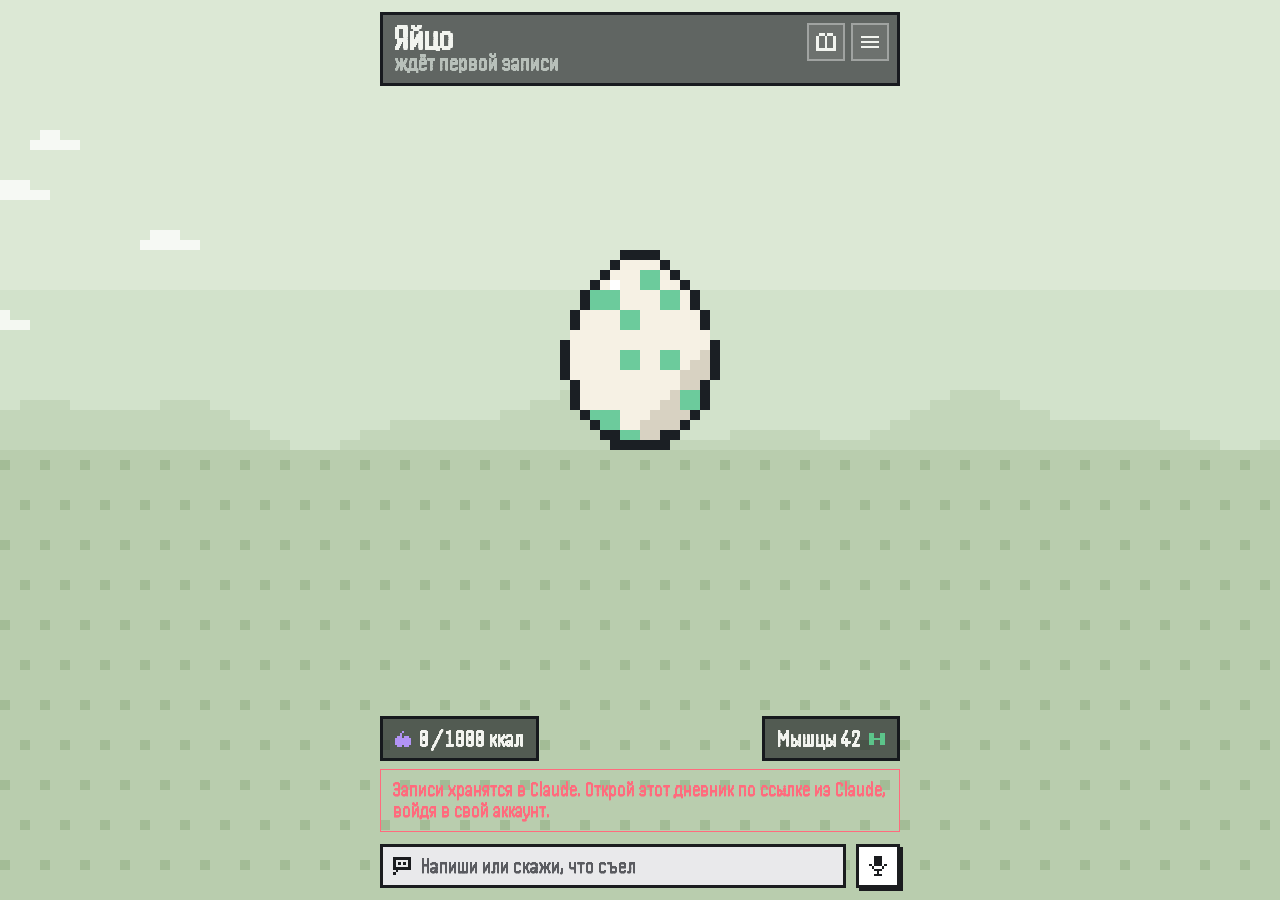
==== pet/index.html @ d42fe34b "Pixel pet: the bubble stands beside the pet, its tail pointing at the pet's side Co-Authored-By: Cla" ====
<!doctype html><html><head><meta charset=utf8><meta name=viewport content="width=device-width,initial-scale=1,viewport-fit=cover"><style>:root{color-scheme:light;box-sizing:border-box;padding-top:env(safe-area-inset-top,0px);padding-bottom:env(safe-area-inset-bottom,0px)}html{scroll-padding-top:env(safe-area-inset-top,0px)}body{margin:0;padding:0;font:14px -apple-system,BlinkMacSystemFont,sans-serif;background:#fff;color:#000}img{max-width:100%}[hidden]:not([hidden=until-found i]){display:none!important}</style></head><body>
<title>Пиксельный дневник</title>
<meta name="claude:viewport-fit-sides" content="cover">
<link rel="preconnect" href="https://fonts.googleapis.com">
<link rel="stylesheet" href="https://fonts.googleapis.com/css2?family=Handjet:wght@400;500;600;700&display=swap">
<style>
/* Layout: one narrow column, the day's balance on top, then input, the log, the week and the weight. */
:root{
  --bg:#F3F4F7; --surface:#FFFFFF; --line:#DFE2EA; --fg:#171A22; --muted:#5E6577;
  --accent:#2F4BD8; --accent-soft:#E4E8FB; --ok:#1F8A5B; --over:#C8343B; --track:#E6E8EF;
  --chev:url("data:image/svg+xml,%3Csvg xmlns='http://www.w3.org/2000/svg' viewBox='0 0 24 24' fill='none' stroke='%235E6577' stroke-width='2.4' stroke-linecap='round' stroke-linejoin='round'%3E%3Cpath d='M6 9l6 6 6-6'/%3E%3C/svg%3E");
  --m-p:#3AA655; --m-p-ink:#0F3A1B; --m-f:#E5484D; --m-f-ink:#4A0F12; --m-c:#E9B71E; --m-c-ink:#3E2F02; --m-o:#E3E6EE;
  --display:"Unbounded","Onest",system-ui,sans-serif;
  --body:"Onest",system-ui,-apple-system,"Segoe UI",sans-serif;
}
@media (prefers-color-scheme: dark){:root:not([data-theme="light"]){
  --bg:#111318; --surface:#1A1D24; --line:#2B2F3A; --fg:#ECEEF3; --muted:#9AA1B2;
  --accent:#8C9DFF; --accent-soft:#252B4A; --ok:#4CC28C; --over:#FF6B70; --track:#2A2E39; color-scheme:dark;
  --m-p:#46B862; --m-p-ink:#0B2E15; --m-f:#EF5A5F; --m-f-ink:#3D0A0C; --m-c:#F2C230; --m-c-ink:#3A2C02; --m-o:#2E333F;
  --chev:url("data:image/svg+xml,%3Csvg xmlns='http://www.w3.org/2000/svg' viewBox='0 0 24 24' fill='none' stroke='%239AA1B2' stroke-width='2.4' stroke-linecap='round' stroke-linejoin='round'%3E%3Cpath d='M6 9l6 6 6-6'/%3E%3C/svg%3E")}}
:root[data-theme="dark"]{
  --bg:#111318; --surface:#1A1D24; --line:#2B2F3A; --fg:#ECEEF3; --muted:#9AA1B2;
  --accent:#8C9DFF; --accent-soft:#252B4A; --ok:#4CC28C; --over:#FF6B70; --track:#2A2E39; color-scheme:dark;
  --m-p:#46B862; --m-p-ink:#0B2E15; --m-f:#EF5A5F; --m-f-ink:#3D0A0C; --m-c:#F2C230; --m-c-ink:#3A2C02; --m-o:#2E333F;
  --chev:url("data:image/svg+xml,%3Csvg xmlns='http://www.w3.org/2000/svg' viewBox='0 0 24 24' fill='none' stroke='%239AA1B2' stroke-width='2.4' stroke-linecap='round' stroke-linejoin='round'%3E%3Cpath d='M6 9l6 6 6-6'/%3E%3C/svg%3E")}
*{box-sizing:border-box}
body{background:var(--bg);color:var(--fg);font:15px/1.5 var(--body);padding-inline:16px;padding-block:20px 48px}
.wrap{max-width:620px;margin:0 auto;display:flex;flex-direction:column;gap:20px}
h1,h2{font-family:var(--display);font-weight:700;margin:0;text-wrap:balance}
h1{font-size:20px;letter-spacing:-.01em}
h2{font-size:13px;font-weight:500;text-transform:uppercase;letter-spacing:.08em;color:var(--muted)}
.num{font-variant-numeric:tabular-nums}
button,input,select,textarea{font:inherit;color:inherit}
button{cursor:pointer}
:focus-visible{outline:2px solid var(--accent);outline-offset:2px}
.top{display:flex;align-items:center;justify-content:space-between;gap:12px;flex-wrap:wrap}
.datenav{display:flex;align-items:center;gap:4px}
.datenav button{border:1px solid var(--line);background:var(--surface);border-radius:8px;width:34px;height:34px}
.datenav button:disabled{opacity:.35;cursor:default}
#dateLabel{min-width:130px;text-align:center;font-weight:600}
.panel{background:var(--surface);border:1px solid var(--line);border-radius:14px;padding:18px}
.summary{display:grid;grid-template-columns:auto 1fr;gap:20px;align-items:center}
.ring{width:132px;height:132px;position:relative}
.ring svg{width:100%;height:100%}
.pace{display:grid;grid-template-columns:1fr 1fr;gap:16px}
.paceBig{font-family:var(--display);font-size:22px;font-weight:700;line-height:1.2}
.paceBig.down{color:var(--ok)} .paceBig.up{color:var(--over)}
.forecast{margin:0;font-size:15px}
.forecast b{font-weight:600}
#wChart svg{width:100%;height:auto;display:block}
.ring .center{position:absolute;inset:0;display:flex;flex-direction:column;align-items:center;justify-content:center}
.ring .big{font-family:var(--display);font-size:26px;font-weight:700;line-height:1}
.ring .of{font-size:12px;color:var(--muted)}
.stats{display:flex;flex-direction:column;gap:12px;min-width:0}
.left{font-size:17px;font-weight:600}
.left.over{color:var(--over)} .left.ok{color:var(--ok)}
.sumPace{font-size:13px;color:var(--muted);margin-top:-8px}
.sumPace b{font-weight:600;color:var(--fg)}
.sumPace b.down{color:var(--ok)} .sumPace b.up{color:var(--over)}
.macro{display:grid;grid-template-columns:62px 1fr auto;gap:8px;align-items:center;font-size:13px}
.bar{height:6px;border-radius:3px;background:var(--track);overflow:hidden}
.bar i{display:block;height:100%;background:var(--accent);border-radius:3px}
.macro span:first-child{color:var(--muted)}
form{display:flex;flex-direction:column;gap:10px}
textarea{width:100%;min-height:76px;resize:vertical;border:1px solid var(--line);background:var(--bg);border-radius:10px;padding:10px 12px}
.row{display:flex;gap:8px;flex-wrap:wrap}
select{border:1px solid var(--line);background:var(--bg) var(--chev) no-repeat right 12px center/12px 12px;border-radius:10px;padding:9px 34px 9px 12px;appearance:none;-webkit-appearance:none;cursor:pointer}
select:hover{border-color:var(--accent)}
.primary{flex:1;min-width:150px;border:0;border-radius:10px;padding:10px 16px;background:var(--accent);color:var(--surface);font-weight:600}
.primary:disabled{opacity:.6;cursor:default}
.hint{font-size:13px;color:var(--muted);margin:0}
.status{font-size:13px;margin:0;min-height:1em}
.status.err{color:var(--over)}
.meal{display:flex;flex-direction:column;gap:8px}
.meal + .meal{margin-top:14px;padding-top:14px;border-top:1px solid var(--line)}
.mealhead{display:flex;justify-content:space-between;font-weight:600}
.entry{display:flex;flex-direction:column;gap:4px;padding:10px 12px;background:var(--bg);border-radius:10px}
.entryhead{display:flex;justify-content:space-between;align-items:flex-start;gap:10px}
.entrytext{min-width:0;overflow-wrap:anywhere}
.entrykcal{font-weight:600;white-space:nowrap}
.items{margin:0;padding:0;list-style:none;font-size:13px;color:var(--muted)}
.items li{display:flex;justify-content:space-between;gap:10px}
.items li span:first-child{min-width:0;overflow-wrap:anywhere}
.entryfoot{display:flex;justify-content:space-between;align-items:center;font-size:12px;color:var(--muted);gap:8px}
.del{border:1px solid var(--line);background:transparent;border-radius:6px;padding:2px 8px;font-size:12px;color:var(--muted)}
.del.arm{border-color:var(--over);color:var(--over)}
.empty{color:var(--muted);font-size:14px;margin:0}
.entrytext{font-weight:600}
.req{font-size:13px;color:var(--muted)}
.req summary{list-style:none;display:inline-flex;align-items:center;gap:4px;cursor:pointer;color:var(--accent);border-radius:6px}
.req summary::-webkit-details-marker{display:none}
.req .chev{display:inline-flex;transition:transform .2s ease}
.req[open] .chev{transform:rotate(180deg)}
.reqText{margin:6px 0 0;padding:8px 10px;border-left:2px solid var(--line);color:var(--fg);white-space:pre-wrap;overflow-wrap:anywhere}
.reqPhotos{margin:4px 0 0}
.acts{display:inline-flex;gap:6px;flex-shrink:0}
.chatPanel{display:flex;flex-direction:column;gap:12px}
.chatHead{display:flex;justify-content:space-between;align-items:baseline;gap:12px;flex-wrap:wrap}
.chatHead .hint{text-align:right;flex:1;min-width:0}
.clearBtn{border:1px solid var(--line);background:transparent;color:var(--muted);border-radius:8px;padding:4px 10px;font-size:12px}
.clearBtn:hover{color:var(--fg);border-color:var(--muted)}
.clearBtn.arm{color:var(--over);border-color:var(--over)}
.feed{display:flex;flex-direction:column;gap:12px;max-height:min(70vh,620px);overflow-y:auto;padding:2px 2px 4px;scroll-behavior:smooth}
.feedEmpty{color:var(--muted);font-size:14px}
.feedEmpty p{margin:0 0 6px}
.feedEmpty ul{margin:0;padding-left:18px;display:flex;flex-direction:column;gap:3px}
.msg.me{display:flex;flex-direction:column;gap:4px}
.msgPh{font-size:12px;opacity:.85}
.aiMsg{display:flex;flex-direction:column;gap:8px;align-self:stretch;max-width:100%}
.aiText{margin:0;white-space:pre-wrap;overflow-wrap:anywhere;font-size:14px;line-height:1.55}
.aiMsg.err .aiText{color:var(--over)}
.thinking{flex-direction:row;align-items:center;gap:8px;color:var(--muted);font-size:14px}
.thinkSec{font-size:12px;opacity:.8}
.dots{display:inline-flex;gap:3px}
.dots i{width:6px;height:6px;border-radius:50%;background:var(--accent);opacity:.3;animation:blink 1.2s infinite ease-in-out}
.dots i:nth-child(2){animation-delay:.2s}.dots i:nth-child(3){animation-delay:.4s}
@keyframes blink{0%,80%,100%{opacity:.25;transform:translateY(0)}40%{opacity:1;transform:translateY(-2px)}}
@media (prefers-reduced-motion:reduce){.dots i{animation:none;opacity:.7}}
.act{border:1px solid var(--line);border-radius:12px;padding:10px 12px;background:var(--bg);display:flex;flex-direction:column;gap:6px}
.actHead{display:flex;align-items:center;gap:8px;font-size:12px;color:var(--muted)}
.actDot{width:8px;height:8px;border-radius:50%;background:var(--ok);flex-shrink:0}
.act.edit_meal .actDot{background:var(--accent)}
.act.delete_meal .actDot{background:var(--over)}
.act.steps .actDot,.act.weight .actDot,.act.bedtime .actDot{background:var(--m-c)}
.act[data-state="undone"]{opacity:.55}
.act[data-state="undone"] .actDot{background:var(--muted)}
.act[data-state="undone"] .actTitle{text-decoration:line-through}
.act[data-state="error"] .actDot{background:var(--over)}
.actLabel{flex:1;min-width:0}
.undo{border:0;background:transparent;color:var(--accent);font-size:12px;padding:2px 4px;border-radius:6px}
.undo:hover{background:var(--accent-soft)}
.actRow{display:grid;grid-template-columns:minmax(0,1fr) 56px 84px;column-gap:12px;align-items:center}
.act.steps .actRow,.act.weight .actRow,.act.bedtime .actRow{grid-template-columns:minmax(0,1fr) auto}
.actRow .kcalBtn,.actRow .actSub{justify-self:end}
.actTitle{font-weight:600;min-width:0;overflow-wrap:anywhere}
.actSub{margin:0;font-size:12px;color:var(--muted)}
.sendBtn{margin-left:auto;width:34px;height:34px;border-radius:50%;border:0;background:var(--accent);color:var(--surface);display:inline-flex;align-items:center;justify-content:center;flex-shrink:0}
.sendBtn.stop{background:var(--fg);color:var(--surface)}
.chip.ghost{border-style:dashed;color:var(--muted)}
.trace{list-style:none;margin:0;padding:0 0 0 2px;display:flex;flex-direction:column;gap:4px;font-size:13px;color:var(--muted)}
.trace li{display:flex;align-items:center;gap:8px}
.trace .tick{width:12px;height:12px;flex-shrink:0;position:relative;image-rendering:pixelated}
.trace li.done .tick{background:var(--ok)}
.trace li.now{color:var(--fg)}
.trace li.now .tick::before{content:"";position:absolute;left:0;top:0;width:5px;height:5px;background:var(--accent);box-shadow:7px 0 var(--muted),7px 7px var(--muted),0 7px var(--muted);animation:quad 1s steps(1,end) infinite}
@keyframes quad{0%{background:var(--accent);box-shadow:7px 0 var(--muted),7px 7px var(--muted),0 7px var(--muted)}25%{background:var(--muted);box-shadow:7px 0 var(--accent),7px 7px var(--muted),0 7px var(--muted)}50%{background:var(--muted);box-shadow:7px 0 var(--muted),7px 7px var(--accent),0 7px var(--muted)}75%{background:var(--muted);box-shadow:7px 0 var(--muted),7px 7px var(--muted),0 7px var(--accent)}100%{background:var(--accent);box-shadow:7px 0 var(--muted),7px 7px var(--muted),0 7px var(--muted)}}
@media (prefers-reduced-motion:reduce){.trace li.now .tick::before{animation:none}}
.trace-done summary{color:var(--muted)}
.trace-done .trace{margin-top:6px}
.aiMsg.live{gap:8px}
.turnHead{display:inline-flex;align-items:center;gap:8px;font-size:14px;color:var(--muted);border:0;background:transparent;padding:0;align-self:flex-start}
button.turnHead{cursor:pointer;font-size:13px}
button.turnHead .chev{display:inline-flex;transition:transform .2s ease}
.aiMsg.collapsed .trace{display:none}
.aiMsg.collapsed button.turnHead .chev{transform:rotate(-90deg)}
.shimmer{font-weight:600;background:linear-gradient(90deg,var(--muted) 0%,var(--muted) 35%,var(--fg) 50%,var(--muted) 65%,var(--muted) 100%);background-size:250% 100%;-webkit-background-clip:text;background-clip:text;color:transparent;animation:shimmer 1.8s linear infinite}
@keyframes shimmer{from{background-position:100% 0}to{background-position:-150% 0}}
@media (prefers-reduced-motion:reduce){.shimmer{animation:none;color:var(--muted);background:none}}
.aiText.typing:empty{display:none}
.chips{display:flex;gap:8px;flex-wrap:wrap}
.chip{border:1px solid var(--line);background:var(--bg);border-radius:999px;padding:6px 12px;font-size:13px;color:var(--fg)}
.chip:hover{border-color:var(--accent);color:var(--accent)}
.chat{display:flex;flex-direction:column;gap:10px;max-height:560px;overflow-y:auto;padding:2px}
.msg{max-width:92%;padding:9px 12px;border-radius:12px;white-space:pre-wrap;overflow-wrap:anywhere;font-size:14px}
.msg.me{align-self:flex-end;background:var(--accent);color:var(--surface);border-bottom-right-radius:4px}
.msg.ai{align-self:flex-start;background:var(--bg);border-bottom-left-radius:4px}
.msg.wait{color:var(--muted)}
.recipes{display:flex;flex-direction:column;gap:8px;align-self:stretch}
.recipe{border:1px solid var(--line);border-radius:12px;padding:12px;display:flex;flex-direction:column;gap:8px;background:var(--surface)}
.recipeHead{display:grid;grid-template-columns:minmax(0,1fr) 56px 84px;column-gap:12px;align-items:center}
.recipeHead .kcalBtn{justify-self:end}
.recipe .req .items{margin-top:6px}
.recipeTitle{font-weight:600;min-width:0;overflow-wrap:anywhere}
.recipeMeta{font-size:12px;color:var(--muted)}
.recipeWhy{font-size:13px;color:var(--fg);opacity:.85}
.recipe details summary{cursor:pointer;color:var(--accent);font-size:13px;list-style:none}
.recipe details summary::-webkit-details-marker{display:none}
.recipe ol{margin:6px 0 0;padding-left:20px;font-size:14px;display:flex;flex-direction:column;gap:4px}
.recipeLinks{display:flex;gap:8px;flex-wrap:wrap;align-items:center}
.recipeLinks a{font-size:13px;color:var(--accent);text-decoration:none;border:1px solid var(--line);border-radius:8px;padding:5px 10px}
.recipeLinks a:hover{border-color:var(--accent)}
.recipeLinks .small{padding:5px 10px;font-size:13px}
.items li.ing{display:grid;grid-template-columns:minmax(0,1fr) 56px 84px;column-gap:12px;align-items:center;padding:2px 0}
.ingName{min-width:0;overflow-wrap:anywhere}
.ing .kcalBtn,.dish summary .kcalBtn,.entryhead .kcalBtn{justify-self:end}
.dish summary,.entryhead{display:grid;grid-template-columns:minmax(0,1fr) 56px 84px;column-gap:12px;align-items:center}
.mbar{display:flex;width:56px;height:6px;padding:0;border:0;border-radius:3px;overflow:hidden;gap:1px;background:var(--line);cursor:pointer}
.mbar:hover{outline:1px solid var(--muted);outline-offset:2px}
.mseg{flex-basis:0;min-width:2px}
.leafList{margin:0}
.leafList li.ing{padding-left:18px;font-size:14px;color:var(--fg)}
.entryNote{font-size:12px;color:var(--muted);min-width:0}
.kcalBtn{border:0;background:transparent;padding:1px 4px;margin:-1px -4px;border-radius:6px;color:inherit;font:inherit;white-space:nowrap;text-decoration:underline dotted;text-decoration-color:var(--muted);text-underline-offset:3px;flex-shrink:0}
.kcalBtn:hover,.kcalBtn.on{background:var(--accent-soft);color:var(--accent);text-decoration-color:transparent}
.entrykcal{font-weight:600}
.mp{background:var(--m-p)} .mf{background:var(--m-f)} .mc{background:var(--m-c)} .mo{background:var(--m-o)}
.tip{position:absolute;z-index:10;width:250px;max-width:calc(100vw - 24px);background:var(--surface);color:var(--fg);border:1px solid var(--line);border-radius:12px;padding:12px;box-shadow:0 8px 24px rgba(0,0,0,.18);display:flex;flex-direction:column;gap:8px;font-size:13px}
.tipHead{display:flex;justify-content:space-between;gap:10px;font-weight:600}
.tipName{min-width:0;overflow-wrap:anywhere}
.tipBar{display:flex;height:8px;border-radius:4px;overflow:hidden;gap:1px;background:var(--line)}
.tipBar span{flex-basis:0;min-width:2px}
.tipSub{margin:-4px 0 0;font-size:11px;color:var(--muted)}
.tipRows{display:grid;grid-template-columns:1fr auto auto;gap:4px 12px;align-items:center}
.tipLab{display:inline-flex;align-items:center;gap:6px}
.tipLab i{display:inline-block;width:8px;height:8px;border-radius:50%}
.tipK{color:var(--muted);font-size:12px;text-align:right}
.tree{display:flex;flex-direction:column;gap:2px;font-size:14px}
.dish summary{list-style:none;padding:3px 0}
.dish summary{cursor:pointer;border-radius:6px}
.dish summary::-webkit-details-marker{display:none}
.dish summary:hover .dishName{color:var(--accent)}
.dishName{display:inline-flex;align-items:center;gap:4px;min-width:0;overflow-wrap:anywhere}
.dish.leaf .dishName{padding-left:18px}
.dish .chev{display:inline-flex;color:var(--muted);transform:rotate(-90deg);transition:transform .2s ease;flex-shrink:0}
.dish[open] .chev{transform:rotate(0deg)}
.dish .items{margin:0 0 2px 18px;padding-left:10px;border-left:1px solid var(--line)}
.dishMacro{margin:0 0 6px 28px;font-size:12px;color:var(--muted)}
.iconBtn{display:inline-flex;align-items:center;gap:6px;height:30px;min-width:30px;justify-content:center;border:1px solid var(--line);background:var(--surface);border-radius:8px;padding:0 7px;color:var(--muted)}
.iconBtn:hover{color:var(--accent);border-color:var(--accent)}
.iconBtn.danger:hover,.iconBtn.danger.arm{color:var(--over);border-color:var(--over)}
.armLabel{font-size:12px}
.entry.editing{gap:10px;border:1px solid var(--accent);background:var(--surface)}
.editHint{margin:0;font-size:13px;color:var(--muted)}
.composer{border:1px solid var(--line);background:var(--bg);border-radius:10px;display:flex;flex-direction:column}
.composer:focus-within{border-color:var(--accent)}
.composer textarea{border:0;background:transparent;border-radius:10px 10px 0 0;resize:none;overflow:hidden;min-height:64px;max-height:320px}
.composer textarea:focus-visible{outline:none}
.composer.drag{border-style:dashed;border-color:var(--accent)}
.thumbs{display:flex;gap:8px;flex-wrap:wrap;padding:0 10px 4px}
.thumb{position:relative;width:64px;height:64px}
.thumb img{width:64px;height:64px;object-fit:cover;border-radius:8px;border:1px solid var(--line);display:block}
.thumb button{position:absolute;top:-6px;right:-6px;width:22px;height:22px;border-radius:50%;border:1px solid var(--line);background:var(--surface);font-size:13px;line-height:1;padding:0;color:var(--muted)}
.composerFoot{display:flex;align-items:center;gap:10px;padding:4px 8px 8px}
.attach{display:inline-flex;align-items:center;gap:6px;border:0;background:transparent;border-radius:8px;padding:5px 8px;color:var(--muted);font-size:13px}
.attach:hover{background:var(--accent-soft);color:var(--accent)}
.week svg{width:100%;height:auto;display:block}
.two{display:grid;grid-template-columns:1fr 1fr;gap:20px}
@media (max-width:520px){.datenav{width:100%}.datenav #dateLabel{flex:1}.datenav button{width:44px;height:38px}.two{grid-template-columns:1fr}.summary{grid-template-columns:1fr;justify-items:center}.stats{width:100%}}
.field{display:flex;flex-direction:column;gap:4px;font-size:13px;color:var(--muted)}
.field input{border:1px solid var(--line);background:var(--bg);border-radius:10px;padding:9px 10px;width:100%;color:var(--fg)}
.small{border:1px solid var(--line);background:var(--accent-soft);border-radius:10px;padding:9px 14px;font-weight:600}
.weights{margin:0;padding:0;list-style:none;font-size:13px}
.weights li{display:flex;justify-content:space-between;padding:4px 0;border-bottom:1px solid var(--line)}
.stack{display:flex;flex-direction:column;gap:12px}
.notice{border:1px solid var(--over);color:var(--over);border-radius:10px;padding:10px 12px;font-size:14px}
@media (prefers-reduced-motion:reduce){*{transition:none!important}}
.ring circle{transition:stroke-dashoffset .4s ease}
/* 8-bit layer over the diary styles: hard borders, hard shadows, square corners.
   One pixel face everywhere (Handjet), size-adjusted so small text stays readable. */
:root{
  --bg:#E9E9EB; --surface:#FFFFFF; --line:#1B1C1F; --fg:#1B1C1F; --muted:#5A5B60;
  --accent:#3B5BDB; --accent-soft:#DDE4FB; --ok:#2F8F5B; --over:#D2364A; --track:#D3D4D7; --warn:#B87A12;
  --s-health:#E0475B; --s-shape:#D9961F; --s-muscle:#2F8F5B; --s-mood:#3E8FD8; --s-food:#8A63D2;
  --display:"Handjet","Courier New",monospace;
  --body:"Handjet","Courier New",monospace;
  --shadow:3px 3px 0 var(--line);
  --chev:none;
}
@media (prefers-color-scheme: dark){:root:not([data-theme="light"]){
  --bg:#1E1F22; --surface:#2A2B2F; --line:#E4E4E7; --fg:#EDEDEF; --muted:#A9AAAF;
  --accent:#8EA2FF; --accent-soft:#2E3350; --ok:#5CC48A; --over:#FF6B7D; --track:#3A3B40; --warn:#E5B04A;
  --s-health:#FF6B7D; --s-shape:#F0B640; --s-muscle:#5CC48A; --s-mood:#6CB4F5; --s-food:#B293F5;
  --chev:none; color-scheme:dark}}
:root[data-theme="dark"]{
  --bg:#1E1F22; --surface:#2A2B2F; --line:#E4E4E7; --fg:#EDEDEF; --muted:#A9AAAF;
  --accent:#8EA2FF; --accent-soft:#2E3350; --ok:#5CC48A; --over:#FF6B7D; --track:#3A3B40; --warn:#E5B04A;
  --s-health:#FF6B7D; --s-shape:#F0B640; --s-muscle:#5CC48A; --s-mood:#6CB4F5; --s-food:#B293F5;
  --chev:none; color-scheme:dark}

*,*::before,*::after{border-radius:0!important}
/* the whole interface reads larger: every text is scaled by its x-height, whatever px size the diary styles give it */
*{font-size-adjust:.7!important}
html,body{height:100%}
body{padding:0;margin:0;overflow:hidden;background:var(--bg);color:var(--fg);font:500 15px/1.45 var(--body);font-size-adjust:.64}
button,input,select,textarea{font-family:var(--body);font-size-adjust:.64}
b,strong,.entrytext,.actTitle,.recipeTitle{font-weight:700}
.px{border:3px solid var(--line);box-shadow:var(--shadow);background:var(--surface)}
svg.pxi{display:block;flex-shrink:0;shape-rendering:crispEdges}
h1,h2,h3{font-family:var(--display);font-weight:700;letter-spacing:.02em}
h2{font-size:17px;text-transform:none;letter-spacing:.04em;color:var(--fg)}
h3{font-size:16px;margin:6px 0 0}

/* screens and the transition between them */
.app{position:fixed;inset:0;overflow:hidden}
.screens{position:absolute;inset:0;display:flex}
/* the diary is a modal over everything, chat included, on the same column as the HUD */
.screens .petScreen{width:100%}
.screens .diaryScreen{display:none;position:fixed;inset:0;z-index:25;width:auto;background:none;
  padding:calc(12px + env(safe-area-inset-top,0px)) max(12px,env(safe-area-inset-right,0px)) calc(12px + env(safe-area-inset-bottom,0px)) max(12px,env(safe-area-inset-left,0px))}
.screens[data-screen="diary"] .diaryScreen{display:block}
.diaryBox{max-width:520px;margin:0 auto;background:var(--bg);border:3px solid var(--line);box-shadow:var(--shadow);padding:12px;display:flex;flex-direction:column;gap:12px;
}
.diaryBox > *{flex-shrink:0}

.screen{width:50%;height:100%;overflow-y:auto;overflow-x:hidden;-webkit-overflow-scrolling:touch;
  padding:calc(14px + env(safe-area-inset-top,0px)) max(16px,env(safe-area-inset-right,0px)) calc(96px + env(safe-area-inset-bottom,0px)) max(16px,env(safe-area-inset-left,0px));
  display:flex;flex-direction:column;gap:14px}
.screen > *{width:100%;max-width:520px;margin-inline:auto;flex-shrink:0}

/* buttons */
.pxBtn{display:inline-grid;place-items:center;width:46px;height:46px;padding:0;border:3px solid var(--line);background:var(--surface);color:var(--fg);box-shadow:var(--shadow);flex-shrink:0}
.pxBtn:active,.small:active,.chip:active{transform:translate(2px,2px);box-shadow:1px 1px 0 var(--line)}
.pxBtn.rec{background:var(--over);color:#fff;animation:recBlink .8s steps(2) infinite}
@keyframes recBlink{50%{background:var(--surface);color:var(--over)}}
@media (prefers-reduced-motion: reduce){.pxBtn.rec{animation:none}}
:focus-visible{outline:3px solid var(--accent);outline-offset:2px}

/* pet screen */
.petTop{display:flex;justify-content:space-between;align-items:center;gap:10px}
.petId{display:flex;flex-direction:column;min-width:0}
.petId b{font:700 26px/1.1 var(--display);overflow:hidden;text-overflow:ellipsis;white-space:nowrap}
.petId span{font:600 16px var(--display);color:var(--muted)}
.topBtns{display:flex;gap:10px;align-items:center}
.streak{display:inline-flex;align-items:center;gap:4px;font:600 16px var(--display);color:var(--over)}
.say{position:relative;border:3px solid var(--line);background:var(--surface);padding:10px 12px;font-size:16px;line-height:1.45;min-height:3.4em;display:flex;align-items:center}
.say::after{content:"";position:absolute;left:34px;bottom:-12px;width:12px;height:9px;background:var(--line);clip-path:polygon(0 0,100% 0,0 100%)}
.say.loading #petSayText{color:var(--muted)}
/* the pet's world fills the screen; everything else floats over it like a game HUD */
.petScreen{position:relative;padding:0;overflow:hidden}
.petScreen > .world,.petScreen > .hud{position:absolute;inset:0;max-width:none;width:auto;margin:0}
.world{overflow:hidden;cursor:pointer;-webkit-tap-highlight-color:transparent}
.world canvas{display:block;image-rendering:pixelated;image-rendering:crisp-edges}
.hud{overflow:hidden;display:flex;flex-direction:column;gap:8px;pointer-events:none;
  padding:calc(12px + env(safe-area-inset-top,0px)) max(12px,env(safe-area-inset-right,0px)) calc(68px + env(safe-area-inset-bottom,0px)) max(12px,env(safe-area-inset-left,0px))}
.hud > *{width:100%;max-width:520px;margin-inline:auto;flex-shrink:0;pointer-events:auto}
.hud > .petSpace{flex:1 0 230px;pointer-events:none}
/* HUD panels: one neutral see-through dark glass in every theme, so they sit on day and night alike */
.hud{--fg:#F2F4EF;--muted:#B8C0BA;--track:rgba(255,255,255,.16);--surface:rgba(14,16,22,.6);--line:rgba(14,16,22,.88);--ok:#5CC48A;--over:#FF6B7D;--warn:#E5B04A;
  --s-health:#FF6B7D;--s-shape:#F0B640;--s-muscle:#5CC48A;--s-mood:#6CB4F5;--s-food:#B293F5;--shadow:none;color:var(--fg)}
.hudCard{background:var(--surface);border:3px solid var(--line);padding:10px 12px}
.topCard{position:relative;display:flex;flex-direction:column;gap:6px}
.idLine{display:flex;flex-wrap:wrap;align-items:center;gap:4px 8px;font:600 16px var(--display);color:var(--muted)}
.idLine b{font:700 24px/1 var(--display);color:var(--fg)}
.idLine .sceneTag{background:var(--fg);color:#111;padding:0 6px}
.topBtns{position:absolute;top:8px;right:8px;display:flex;gap:6px}
.idLine{margin-right:88px;min-height:38px}
.topBtns .pxBtn{width:38px;height:38px;border-width:2px;background:rgba(255,255,255,.08);border-color:rgba(255,255,255,.35)}
.topBtns .streak{display:inline-flex;align-items:center;gap:3px;margin-right:2px;color:var(--over);font:600 18px var(--display)}
.topBtns .streak[hidden]{display:none}
/* the pet's line: a white speech bubble beside the pet, its pixel tail coming out of the bubble's side and pointing at the pet's side;
   hidden until the pet says something (.show), then it pops up and the line types in letter by letter */
.hudTop{display:flex;flex-direction:column;gap:10px}
.hud .say{position:absolute;left:0;top:0;width:max-content;max-width:300px;box-sizing:border-box;margin:0;visibility:hidden;opacity:0;background:#FFFFFF;color:#1B1F24;border:3px solid #1B1F24;box-shadow:3px 3px 0 rgba(14,16,22,.45);
  padding:8px 12px;min-height:0;font-size:17px;line-height:1.4;text-align:left;transform:scale(.6);transform-origin:0 100%;transition:opacity .12s steps(2),transform .12s steps(2),visibility 0s .12s}
.hud .say.sideL{transform-origin:100% 100%}
.hud .say.show{visibility:visible;opacity:1;transform:none;transition:opacity .12s steps(2),transform .12s steps(2)}
.hud .say.loading #petSayText{color:#5B635E}
.hud .say::before{content:"";position:absolute;left:-24px;bottom:8px;width:24px;height:15px;background:url("data:image/svg+xml,<svg xmlns='http://www.w3.org/2000/svg' viewBox='0 0 8 5' shape-rendering='crispEdges'><rect x='4' y='0' width='1' height='1' fill='%231B1F24'/><rect x='5' y='0' width='1' height='1' fill='%231B1F24'/><rect x='6' y='0' width='1' height='1' fill='%231B1F24'/><rect x='7' y='0' width='1' height='1' fill='%231B1F24'/><rect x='2' y='1' width='1' height='1' fill='%231B1F24'/><rect x='3' y='1' width='1' height='1' fill='%231B1F24'/><rect x='4' y='1' width='1' height='1' fill='%23FFFFFF'/><rect x='5' y='1' width='1' height='1' fill='%23FFFFFF'/><rect x='6' y='1' width='1' height='1' fill='%23FFFFFF'/><rect x='7' y='1' width='1' height='1' fill='%23FFFFFF'/><rect x='0' y='2' width='1' height='1' fill='%231B1F24'/><rect x='1' y='2' width='1' height='1' fill='%231B1F24'/><rect x='2' y='2' width='1' height='1' fill='%23FFFFFF'/><rect x='3' y='2' width='1' height='1' fill='%23FFFFFF'/><rect x='4' y='2' width='1' height='1' fill='%23FFFFFF'/><rect x='5' y='2' width='1' height='1' fill='%23FFFFFF'/><rect x='6' y='2' width='1' height='1' fill='%23FFFFFF'/><rect x='7' y='2' width='1' height='1' fill='%23FFFFFF'/><rect x='2' y='3' width='1' height='1' fill='%231B1F24'/><rect x='3' y='3' width='1' height='1' fill='%231B1F24'/><rect x='4' y='3' width='1' height='1' fill='%231B1F24'/><rect x='5' y='3' width='1' height='1' fill='%23FFFFFF'/><rect x='6' y='3' width='1' height='1' fill='%23FFFFFF'/><rect x='7' y='3' width='1' height='1' fill='%23FFFFFF'/><rect x='5' y='4' width='1' height='1' fill='%231B1F24'/><rect x='6' y='4' width='1' height='1' fill='%231B1F24'/><rect x='7' y='4' width='1' height='1' fill='%231B1F24'/></svg>") no-repeat 0 0/100% 100%;image-rendering:pixelated}
.hud .say::after{content:none}
.say .untyped{visibility:hidden}
.hud .say.sideL::before{left:auto;right:-24px;transform:scaleX(-1)}
.say .dots::after{content:"•";display:inline-block;color:#5B635E;animation:sayDots 1.2s steps(1) infinite}
@keyframes sayDots{0%{content:"•"}33%{content:"••"}66%{content:"•••"}}
.hud .day{display:flex;flex-direction:column;gap:10px}
.hud .sumPace{display:none}
.hudBottom{position:relative}
.hudPanel{position:absolute;left:0;right:0;bottom:calc(100% + 8px)}
.hudToggles{display:flex;justify-content:space-between;gap:10px}
.hudTgl{display:inline-flex;align-items:center;gap:8px;min-height:40px;padding:6px 12px;border:3px solid var(--line);background:var(--surface);color:var(--fg);font:600 16px var(--display)}
.hudTgl[aria-expanded="true"]{background:var(--fg);color:#111}
.hudTgl .ico{display:inline-flex;color:var(--c,currentColor)}
.macros{display:grid;grid-template-columns:repeat(3,1fr);gap:12px}
.macro{display:grid;grid-template-columns:1fr;gap:2px;font-size:15px;white-space:nowrap;min-width:0}
.macro .bar{grid-column:1 / -1}
.macro span:last-of-type{color:var(--muted);font-size:14px}
.stats{display:grid;grid-template-columns:1fr 1fr;gap:10px 16px;font:600 15px var(--display)}
.st{display:grid;grid-template-columns:16px 1fr auto;gap:4px 6px;align-items:center}
.st .seg{grid-column:1 / -1;height:10px}
.goal{display:grid;grid-template-columns:auto 1fr;gap:10px;align-items:center;font:600 15px var(--display);color:var(--muted)}

.stats .ico{color:var(--c)}
.stats .val{text-align:right;color:var(--muted);font-variant-numeric:tabular-nums}
.seg{display:grid;grid-template-columns:repeat(var(--n,10),1fr);gap:2px;height:14px}
.seg i{background:var(--track)}
.seg i.f{background:var(--c,var(--ok))}
.seg i.o{background:var(--over)}
.goalSeg{--n:20;height:10px;--c:var(--ok)}
.day{padding:12px;display:flex;flex-direction:column;gap:10px}
.dayHead{display:flex;justify-content:space-between;align-items:baseline;gap:8px;flex-wrap:wrap;font-family:var(--display)}
.dayHead b{font-size:26px;font-weight:700}
.dayHead #ofTarget{color:var(--muted);font-size:15px}
.day .left{font-size:16px;font-family:var(--display);font-weight:700}
.kcalSeg{--n:20;height:16px}
.sumPace{margin-top:0}
.macro span:first-child{font-family:var(--display);font-weight:600;font-size:15px;color:var(--fg)}
.bar{height:12px;border-radius:0;background:repeating-linear-gradient(90deg,var(--track) 0 8px,transparent 8px 10px);overflow:hidden}
.bar i{border-radius:0;-webkit-mask:repeating-linear-gradient(90deg,#000 0 8px,transparent 8px 10px);mask:repeating-linear-gradient(90deg,#000 0 8px,transparent 8px 10px)}

/* diary screen */
.diaryTop{display:grid;grid-template-columns:1fr auto;gap:10px 12px;align-items:center}
.diaryTop h1{font-size:24px}
.diaryTop .datenav{grid-column:1 / -1;width:100%}
.datenav #dateLabel{flex:1;font-family:var(--display);font-size:16px;font-weight:400}
.datenav button{display:inline-grid;place-items:center;width:44px;height:40px;border:3px solid var(--line);background:var(--surface);color:var(--fg);box-shadow:var(--shadow)}
.dTotal{margin:0 auto;font:600 16px var(--display);color:var(--muted)}
.panel{border:3px solid var(--line);box-shadow:var(--shadow);padding:14px}
.two{grid-template-columns:1fr}
.pxInput,.field input{flex:1;min-width:0;border:2px solid var(--line);background:var(--bg);padding:9px 10px;color:var(--fg)}
.small{border:3px solid var(--line);background:var(--accent-soft);box-shadow:var(--shadow);font-family:var(--display);font-weight:600;font-size:16px;color:var(--fg)}
.small.danger{background:var(--over);color:#fff}
.paceBig{font-family:var(--display);font-weight:700;font-size:22px}
.entry{border:2px solid var(--track)}
.mealhead{font-family:var(--display);font-weight:600;font-size:16px}
select{background-image:none;border:2px solid var(--line);padding-right:12px}

/* chat sheet */
.sheetShade{position:fixed;inset:0;background:none;z-index:20}
.chatSheet{position:fixed;left:0;right:0;bottom:0;z-index:21;max-width:560px;margin:0 auto;background:var(--surface);border-top:3px solid var(--line);
  padding:8px max(12px,env(safe-area-inset-left,0px)) calc(8px + env(safe-area-inset-bottom,0px));display:flex;flex-direction:column}
@media (min-width:560px){.chatSheet{border:3px solid var(--line);border-bottom:0}}
/* folded, the chat is just a bar on the same column and edges as the HUD */
.chatSheet[data-open="false"]{max-width:544px;background:none;border:0;padding:0 max(12px,env(safe-area-inset-right,0px)) calc(12px + env(safe-area-inset-bottom,0px)) max(12px,env(safe-area-inset-left,0px))}
.chatBar{display:flex;gap:10px;align-items:center}
.chatOpen{flex:1;min-width:0;display:flex;align-items:center;gap:10px;height:44px;padding:0 10px;border:3px solid var(--line);background:var(--bg);color:var(--fg);text-align:left}
.chatPrev{flex:1;min-width:0;white-space:nowrap;overflow:hidden;text-overflow:ellipsis;font-size:15px;color:var(--muted)}
.chatPrev.busy{color:var(--fg)}
.chatBody{display:none}
.chatSheet[data-open="true"]{height:min(88dvh,calc(100dvh - 24px))}
.chatSheet[data-open="true"] .chatBar{display:none}
.chatSheet[data-open="true"] .chatBody{display:flex;flex:1;min-height:0}
.chatPanel{gap:10px}
.chatHead{flex-wrap:wrap;align-items:center;gap:8px 10px}
.chatHead h2{flex:1}
.chatHead .hint{order:3;flex-basis:100%}
.chatHead .hint{text-align:left;font-size:13px;margin:0}
.chatHead .pxBtn{width:36px;height:36px}
.feed{flex:1;min-height:0;max-height:none}
.msg.me{border:2px solid var(--line);display:flex;flex-direction:row;align-items:flex-start;gap:6px;flex-wrap:wrap}
.msgMic{margin-top:3px}
.msg.me{background:var(--accent);color:var(--surface);border-color:var(--accent)}
.act,.recipe,.composer,.chip,.clearBtn,.iconBtn,.thumb img{border-width:2px;border-color:var(--line)}
.chip{font-size:14px;box-shadow:2px 2px 0 var(--line)}
.composer{background:var(--bg)}
.composerFoot .mic{width:34px;height:34px;margin-left:auto;box-shadow:2px 2px 0 var(--line)}
.composerFoot .mic + .sendBtn{margin-left:0}
.sendBtn{border:2px solid var(--line);box-shadow:2px 2px 0 var(--line)}
.attach{display:inline-flex;align-items:center;gap:6px}
.dots i,.trace .tick{border-radius:0!important}
.chatBar .mic{width:44px;height:44px}

/* pet menu */
.modal{position:fixed;inset:0;z-index:30;background:rgba(10,14,12,.5);display:grid;place-items:center;padding:16px}
.modalBox{width:100%;max-width:420px;max-height:calc(100dvh - 32px);overflow-y:auto;padding:16px;display:flex;flex-direction:column;gap:10px}
.modalHead{display:flex;justify-content:space-between;align-items:center}
.modalHead .pxBtn{width:36px;height:36px}
.pmInfo{display:grid;grid-template-columns:auto 1fr;gap:4px 12px;font-size:14px}
.pmInfo dt{font-family:var(--display);font-size:16px;color:var(--muted)}
.pmInfo dd{margin:0}
.pmDemo{display:flex;flex-wrap:wrap;gap:8px}
.pmDemo button.on{background:var(--fg);color:var(--bg)}
.pmDemo button{font:600 16px var(--display);border:2px solid var(--line);background:var(--surface);color:var(--fg);box-shadow:2px 2px 0 var(--line);padding:6px 10px}
svg text{font-size-adjust:.5!important}

.chipWait{font-size:14px}
.hudPanel[hidden]{display:none!important}
/* the id block: the name on top, then one line with stage, state and streak; on a narrow phone the stage text shortens, the state never wraps;
   both lines stop short of the two buttons, so the streak never slides under them */
.idLine{display:flex;flex-direction:column;align-items:stretch;gap:2px;min-width:0;margin-right:0}
.idLine b{max-width:calc(100% - var(--btnsW, 88px));box-sizing:border-box}
.idLine b{line-height:1.1;white-space:nowrap;overflow:hidden;text-overflow:ellipsis}
.idMeta{display:flex;align-items:baseline;gap:8px;min-width:0;width:calc(100% - 88px);overflow:hidden;white-space:nowrap;line-height:1.2}
.idMeta #petStage{min-width:0;overflow:hidden;text-overflow:ellipsis}
.idMeta .sceneTag{flex-shrink:0;padding:0 6px}
.idMeta [hidden]{display:none!important}
.say .fx{color:#8A8C93}
.pmInfo dd.pmWords{color:var(--muted)}
.sayIco{width:26px;height:26px;image-rendering:pixelated;flex-shrink:0;margin-right:8px}
.modalBox h4{margin:10px 0 6px;font-family:var(--display);font-size:16px;font-weight:400;color:var(--muted)}
.topCard:has(#streak:not([hidden])) .idLine b{--btnsW:136px}
</style>
<div class="app" id="app">
  <div class="screens" id="screens" data-screen="pet">

    <!-- screen 1: the pet -->
    <main class="screen petScreen" id="petScreen" aria-label="Питомец">
      <div class="world" id="world">
        <canvas id="petCv" width="192" height="160" aria-label="Питомец, нажми, чтобы погладить"></canvas>
      </div>
      <div class="hud" id="hud">
      <!-- top of the HUD: one block with who the pet is, what it says and the two buttons -->
      <header class="hudTop">
        <div class="hudCard topCard">
        <div class="idLine">
          <b id="petName">Яйцо</b>
          <span class="idMeta">
            <span id="petStage">ждёт первой записи</span>
            <span class="sceneTag" id="sceneTag" hidden></span>
          </span>
          <span class="topBtns">
            <span class="streak num" id="streak" hidden></span>
            <button type="button" class="pxBtn" id="toDiary" aria-label="Дневник"></button>
            <button type="button" class="pxBtn" id="petMenuBtn" aria-label="Меню питомца"></button>
          </span>
        </div>
        </div>
      </header>
      <p class="say" id="petSay" aria-live="polite"><canvas class="sayIco" id="petSayIco" width="40" height="40" hidden aria-hidden="true"></canvas><span id="petSayText">…</span></p>

      <div class="petSpace" id="petSpace" aria-hidden="true"></div>

      <!-- bottom of the HUD: two folded panels, opened by the buttons above the chat -->
      <div class="hudBottom">
        <section class="hudCard day hudPanel" id="foodPanel" aria-label="Итог дня" hidden>
          <div class="dayHead">
            <span><b class="num" id="eaten">0</b> <span class="num" id="ofTarget">из 1800 ккал</span></span>
            <span class="left num" id="left">Осталось 1800 ккал</span>
          </div>
          <div class="seg kcalSeg" id="kcalSeg" aria-hidden="true"></div>
          <div class="sumPace num" id="sumPace" hidden></div>
          <div class="sumPace num" id="stepsLine" hidden></div>
          <div class="macros">
            <div class="macro"><span>Белки</span><span class="num" id="pVal">0 / 140 г</span><div class="bar"><i id="pBar" style="width:0"></i></div></div>
            <div class="macro"><span>Жиры</span><span class="num" id="fVal">0 / 60 г</span><div class="bar"><i id="fBar" style="width:0"></i></div></div>
            <div class="macro"><span>Углеводы</span><span class="num" id="cVal">0 / 175 г</span><div class="bar"><i id="cBar" style="width:0"></i></div></div>
          </div>
        </section>
        <section class="hudCard hudPanel" id="statsPanel" aria-label="Состояние питомца" hidden>
          <div class="stats" id="petStats"></div>
          <div class="goal" id="goalLine" hidden>
            <span class="goalLab" id="goalLab"></span>
            <div class="seg goalSeg" id="goalSeg" aria-hidden="true"></div>
          </div>
        </section>
        <div class="hudToggles">
          <button type="button" class="hudTgl" id="tglFood" aria-controls="foodPanel" aria-expanded="false"><span class="ico" id="tglFoodIco"></span><span class="num" id="tglFoodLab">Еда</span></button>
          <button type="button" class="hudTgl" id="tglStats" aria-controls="statsPanel" aria-expanded="false"><span class="num" id="tglStatsLab">Состояние</span><span class="ico" id="tglStatsIco"></span></button>
        </div>
      </div>
      <div id="notice" class="notice" hidden></div>
      </div>
    </main>

    <!-- screen 2: the diary -->
    <main class="screen diaryScreen" id="diaryScreen" aria-label="Дневник" role="dialog" aria-modal="true" inert>
      <div class="diaryBox" id="diaryBox">
      <header class="diaryTop">
        <h1>Дневник</h1>
        <button type="button" class="pxBtn close" id="toPet" aria-label="Закрыть дневник"></button>
        <div class="datenav">
          <button id="prev" type="button" aria-label="Предыдущий день"></button>
          <span id="dateLabel">Сегодня</span>
          <button id="next" type="button" aria-label="Следующий день"></button>
        </div>
      </header>
      <p class="dTotal num" id="dTotal"></p>

      <section class="panel" aria-label="Записи за день">
        <div id="log"><p class="empty">Загружаю записи…</p></div>
      </section>

      <section class="panel week stack">
        <h2>Последние 7 дней</h2>
        <div id="week"></div>
      </section>

      <section class="panel stack" aria-label="Темп похудения">
        <h2>Темп</h2>
        <div class="pace">
          <div><div class="paceBig num" id="paceW">—</div><p class="hint">по взвешиваниям, тренд за 4 недели</p></div>
          <div><div class="paceBig num" id="paceK">—</div><p class="hint" id="paceKNote">по калориям</p></div>
        </div>
        <p class="forecast" id="forecast"></p>
        <p class="hint" id="paceTrend"></p>
        <div id="wChart"></div>
      </section>

      <div class="two">
        <section class="panel stack">
          <h2>Вес</h2>
          <form id="weightForm" class="row">
            <input id="weightIn" type="number" step="0.1" min="30" max="300" inputmode="decimal" placeholder="кг" aria-label="Вес в килограммах" class="pxInput">
            <button class="small" type="submit">Записать</button>
          </form>
          <p class="hint" id="weightSummary">Взвешивайся раз в неделю утром натощак.</p>
          <ul class="weights" id="weightList"></ul>
        </section>
        <section class="panel stack">
          <h2>Норма</h2>
          <label class="field">Калории в день<input id="tKcal" type="number" min="1200" max="4000" step="50"></label>
          <label class="field">Белок, г<input id="tProt" type="number" min="40" max="300" step="5"></label>
          <label class="field">Цель по весу, кг<input id="tGoal" type="number" min="40" max="200" step="1"></label>
          <p class="hint">Жиры и углеводы считаются от калорий: ~30% и остаток.</p>
        </section>
      </div>
      </div>
    </main>
  </div>

  <!-- chat: a bar at the bottom that opens into a sheet -->
  <div class="sheetShade" id="sheetShade" hidden></div>
  <section class="chatSheet" id="chatSheet" data-open="false" aria-label="Чат дневника">
    <div class="chatBar" id="chatBar">
      <button type="button" class="chatOpen" id="chatOpen" aria-expanded="false" aria-controls="chatBody">
        <span class="chatIco" id="chatIco"></span>
        <span class="chatPrev" id="chatPrev">Напиши или скажи, что съел</span>
      </button>
      <button type="button" class="pxBtn mic" id="barMic" aria-label="Голосовое сообщение"></button>
    </div>
    <div class="chatBody chatPanel" id="chatBody">
      <div class="chatHead">
        <h2>Чат</h2>
        <span class="hint" id="cookCtx"></span>
        <button type="button" class="clearBtn" id="clearChat" hidden>Очистить</button>
        <button type="button" class="pxBtn" id="chatClose" aria-label="Свернуть чат"></button>
      </div>
      <div class="feed" id="feed" aria-live="polite"></div>
      <div class="chips" id="cookChips"></div>
      <form id="addForm">
        <div class="composer" id="composer">
          <textarea id="foodText" placeholder="Что съел, что поесть, шаги или вес" aria-label="Сообщение"></textarea>
          <div class="thumbs" id="thumbs" hidden></div>
          <div class="composerFoot">
            <button type="button" class="attach" id="attachBtn" hidden aria-label="Прикрепить фото"><span id="attachIco"></span><span>Фото</span></button>
            <span class="hint" id="photoCount"></span>
            <button type="button" class="pxBtn mic" id="micBtn" aria-label="Голосовое сообщение"></button>
            <button type="submit" class="sendBtn" id="addBtn" aria-label="Отправить"></button>
          </div>
          <input id="photoIn" type="file" accept="image/*" multiple hidden>
        </div>
      </form>
      <p class="status" id="status" role="status"></p>
    </div>
  </section>

  <!-- pet menu -->
  <div class="modal" id="petMenu" hidden role="dialog" aria-modal="true" aria-labelledby="pmTitle">
    <div class="modalBox px">
      <div class="modalHead"><h2 id="pmTitle">Питомец</h2><button type="button" class="pxBtn" id="pmClose" aria-label="Закрыть"></button></div>
      <div class="pmInfo" id="pmInfo"></div>
      <h3>Просмотр</h3>
      <p class="hint">Состояние, возраст и время суток сочетаются как угодно. «Как сейчас» возвращает настоящее.</p>
      <h4>Состояние</h4>
      <div class="pmDemo" id="pmDemo"></div>
      <h4>Возраст и ветка</h4>
      <div class="pmDemo" id="pmAge"></div>
      <h4>Время суток</h4>
      <div class="pmDemo" id="pmTime"></div>
      <h3>Переродить</h3>
      <p class="hint">Зверёк вернётся в яйцо, и ИИ соберёт нового. Записи дневника останутся.</p>
      <button type="button" class="small danger" id="pmReroll">Переродить зверька</button>
    </div>
  </div>
</div>
<script>
/* Pixel icons: tiny bitmaps drawn as crisp SVG squares in currentColor. */
const PX_ICONS = {
  heart:   [".11.11.", "1111111", "1111111", ".11111.", "..111..", "...1..."],
  scale:   ["1111111", "1.....1", "1.1.1.1", "1..1..1", "1.....1", "1111111"],
  dumbbell:["11...11", "11...11", "1111111", "11...11", "11...11"],
  smile:   [".11111.", "1.....1", "1.1.1.1", "1.....1", "1.1.1.1", "1..1..1", ".11111."],
  apple:   ["...1...", "..1....", ".11.11.", "1111111", "1111111", "1111111", ".11.11."],
  fire:    ["...1...", "..11...", ".1111.1", ".111111", "1111111", "111.111", ".1...1."],
  book:    [".11.11.", "1..1..1", "1..1..1", "1..1..1", "1..1..1", "1111111"],
  menu:    ["1111111", ".......", "1111111", ".......", "1111111"],
  mic:     ["..111..", "..111..", "..111..", "1.111.1", ".1...1.", "..111..", "...1...", "..111.."],
  send:    ["...1...", "..111..", ".1.1.1.", "1..1..1", "...1...", "...1...", "...1..."],
  stop:    ["11111", "11111", "11111", "11111", "11111"],
  chat:    ["1111111", "1.....1", "1.1.1.1", "1.....1", "1111111", ".1.....", "1......"],
  back:    ["...1...", "..1....", ".1.....", "1111111", ".1.....", "..1....", "...1..."],
  chevL:   ["..1", ".1.", "1..", ".1.", "..1"],
  chevR:   ["1..", ".1.", "..1", ".1.", "1.."],
  chevDown:["1...1", ".1.1.", "..1.."],
  trash:   ["..111..", "1111111", ".1.1.1.", ".1.1.1.", ".1.1.1.", ".11111."],
  edit:    [".....11", "....111", "...111.", "..111..", ".111...", "11.....", "1......"],
  camera:  ["..111..", "1111111", "11...11", "1..1..1", "11...11", "1111111"],
  close:   ["1...1", ".1.1.", "..1..", ".1.1.", "1...1"],
  down:    ["1111111", ".11111.", "..111..", "...1..."]
};
function pxIcon(name, size, cls){
  const m = PX_ICONS[name]; if (!m) return "";
  const w = Math.max(...m.map(r => r.length)), h = m.length, k = Math.max(w, h);
  let r = "";
  m.forEach((row, y) => [...row].forEach((v, x) => { if (v === "1") r += `<rect x="${x + (k - w) / 2}" y="${y + (k - h) / 2}" width="1.02" height="1.02"/>`; }));
  return `<svg class="pxi${cls ? " " + cls : ""}" viewBox="0 0 ${k} ${k}" width="${size || 16}" height="${size || 16}" fill="currentColor" aria-hidden="true">${r}</svg>`;
}
function pxEl(name, size, cls){ const s = document.createElement("span"); s.style.display = "inline-flex"; s.innerHTML = pxIcon(name, size, cls); return s; }

/* Pixel pet: a 32×32 sprite assembled from template parts, drawn on a canvas.
   PetEngine.draw(ctx, pet, look, frame) — pet = parts chosen once (by the AI or at random),
   look = what today's stats change (fat, muscle, branch, state). */
(() => {
  const OUT = "#1B1F24";
  const PALETTES = {
    mint:     ["#6CCB9C", "#B7EBCF", "#2F7D5B"],
    peach:    ["#F4A07A", "#FFD6C2", "#B4583A"],
    lavender: ["#A98BE0", "#D9CCF6", "#5B3F98"],
    sky:      ["#6AB3F0", "#C3E2FB", "#2D6BA8"],
    lemon:    ["#EFD15A", "#FAEFB4", "#A68A1E"],
    cherry:   ["#E8657A", "#F8C0CA", "#9C2E42"],
    graphite: ["#8B95A1", "#C9D0D8", "#4A535E"],
    moss:     ["#9DBB5A", "#D6E6AE", "#5A7428"]
  };
  const PARTS = {
    body: ["round", "egg", "pear", "square", "ghost", "blob"],
    ears: ["none", "cat", "bunny", "bear", "antenna", "horns", "sprout"],
    eyes: ["dot", "big", "bead", "sleepy"],
    mouth: ["smile", "tiny", "wide", "flat", "fang"],
    tail: ["none", "curl", "fluff", "spikes"],
    pattern: ["none", "belly", "spots", "stripes"],
    palette: Object.keys(PALETTES)
  };
  const NAMES = ["Пиксель", "Бублик", "Кекс", "Тофу", "Шпрот", "Мусс", "Байт", "Пельмень", "Чиа", "Кунжут", "Хрум", "Зефир"];
  const rnd = a => a[Math.floor(Math.random() * a.length)];
  function randomPet(){
    const p = {}; for (const k in PARTS) p[k] = rnd(PARTS[k]);
    p.name = rnd(NAMES);
    return p;
  }
  /* integer hash 0..1; Math.imul keeps it 32-bit (plain * lost bits and never gave more than .5, so snow, stars and spots bunched up) */
  const hash = (x, y) => { let h = (Math.imul(x | 0, 374761393) + Math.imul(y | 0, 668265263)) | 0; h = Math.imul(h ^ (h >>> 13), 1274126177); return ((h ^ (h >>> 16)) >>> 0) / 4294967296; };
  const gray = c => { const n = parseInt(c.slice(1), 16), r = n >> 16, g = (n >> 8) & 255, b = n & 255, v = Math.round(r * .3 + g * .59 + b * .11); const m = (a) => Math.round(a * .45 + v * .55); return "#" + [m(r), m(g), m(b)].map(x => x.toString(16).padStart(2, "0")).join(""); };
  const tint = (c, t) => { const n = parseInt(c.slice(1), 16), r = n >> 16, g = (n >> 8) & 255, b = n & 255, T = [150, 190, 90]; return "#" + [r, g, b].map((x, i) => Math.round(x * .6 + T[i] * .4).toString(16).padStart(2, "0")).join(""); };

  /* ---------- the pet is a baby drawing that grows ----------
     Every body starts as a hand-made baby silhouette: a list of half-widths, one per row, always symmetric.
     Growing up never shrinks anything: rows are added in the middle and the sides widen (fat widens the belly).
     Parts hook onto that silhouette: ears and the tail behind it, arms at the shoulders and feet under the belly
     drawn in front with their own outline so they read as limbs, the face at a fixed spot on the head.
     Animation moves the parts: the body breathes (one middle row in and out), arms swing in turns, feet step,
     the tail wags, ears twitch, leaves flutter, eyes blink, the mouth chews, a sleep bubble grows and pops.
     Template letters: m main, l light, d dark, o outline, k eye ink, w white, r mouth red,
     c horn cream, g leaf, G stem; "." is empty. Templates are drawn for the left side and mirrored. */
  const BODY = {
    round:  [2, 4, 5, 5, 6, 6, 6, 6, 6, 5, 4],
    egg:    [2, 3, 4, 4, 5, 5, 6, 6, 6, 5, 4],
    pear:   [3, 4, 4, 5, 5, 6, 6, 7, 7, 7, 6],
    square: [5, 6, 6, 6, 6, 6, 6, 6, 6, 6, 5],
    ghost:  [2, 4, 5, 5, 6, 6, 6, 6, 6, 6, 6],
    blob:   [3, 5, 6, 6, 7, 7, 7, 7, 7, 6, 5]
  };
  const T = {
    ear: {
      cat:   {px: 0, py: 3, rows: ["m..", "mm.", "mlm", "mmm"]},
      bunny: {px: 1, py: 5, rows: [".m.", "mlm", "mlm", "mlm", "mlm", "mmm"]},
      bear:  {px: 1, py: 2, rows: [".m.", "mlm", "mmm"]},
      horns: {px: 1, py: 2, rows: ["c.", "cc", ".c"]}
    },
    top: {
      antenna: [["ll", "ll", "oo", "oo"], ["ll", "ll", "oo", "oo"]],
      sprout:  [["gg..gg", ".gggg.", "..GG..", "..GG.."], [".g..g.", "gggggg", "..GG..", "..GG.."]]
    },
    tail: {
      curl:   [{px: 0, py: 1, rows: ["....m", "mmmm."]}, {px: 0, py: 0, rows: ["mmmmm"]}],
      fluff:  [{px: 0, py: 1, rows: ["..ll", "mmll"]}, {px: 0, py: 0, rows: ["mmll", "..ll"]}],
      spikes: [{px: 0, py: 1, rows: ["..d.", "mmmd"]}, {px: 0, py: 0, rows: ["mmmd", "..d."]}]
    },
    arm: {
      down:  {px: 1, py: 0, rows: ["mm", "mm", "mm"]},
      swing: {px: 1, py: -1, rows: ["mm", "mm", "mm"]},
      up:    {px: 2, py: 2, rows: ["mm.", "mm.", ".mm"]},
      out:   {px: 2, py: 0, rows: ["mmm", "mmm"]},
      belly: {px: 0, py: 0, rows: ["mm.", ".mm"]}
    },
    eye: {
      dot:    ["k", "k"],
      big:    ["kw", "kk"],
      bead:   ["wk", "kk"],
      sleepy: ["dd", "kk"],
      closed: ["..", "kk"],
      joy:    [".k.", "k.k"],
      x:      ["k.k", ".k.", "k.k"],
      sad:    ["k..", ".kk"],
      angry:  ["kk.", ".kk"]
    },
    mouth: {
      smile:  ["k..k", ".kk."],
      cat:    ["k.kk.k", ".k..k."],
      flat:   ["kk"],
      fang:   ["k..k", ".kk.", ".w.."],
      frown:  [".kk.", "k..k"],
      open:   [".kk.", "krrk", ".kk."],
      chew:   ["kkkk"],
      tiny:   ["k.k", ".k."],
      wide:   ["k....k", ".kkkk."],
      grin:   ["kkkk", "krrk", ".kk."],
      kitty:  ["k.k.k", ".k.k."],
      dot:    ["kk", "kk"]
    }
  };
  const SOLID = "mldcgG";
  /* the silhouette for today: the baby profile grown by stage, fat and branch */
  function grow(shape, stage, fat, br, squash){
    let hw = (BODY[shape] || BODY.round).slice();
    const mid = Math.floor(hw.length * .55);
    const add = stage === "adult" ? 3 : stage === "young" ? 2 : 0;
    for (let k = 0; k < add; k++) hw.splice(mid, 0, hw[mid]);
    const up = stage === "adult" ? 2 : stage === "young" ? 1 : 0;
    /* fat swells the belly most; a slim or donut branch changes the whole silhouette, head included */
    const belly = Math.max(-1, Math.min(2, Math.round((fat - 50) / 25))) + (br === "donut" ? 1 : 0);
    const whole = br === "slim" ? -2 : br === "donut" ? 1 : 0;
    hw = hw.map((w, i) => {
      let v = w + (i > 0 ? up + whole : Math.min(0, whole + 1));
      if (i >= hw.length * .4) v += belly;
      return Math.max(2, v);
    });
    /* breathing out: the body settles one row lower and the belly spreads a pixel, so the whole body moves, not only the head */
    if (squash){ hw.splice(mid, 1); for (let i = Math.max(1, mid - 1); i < hw.length - 1; i++) hw[i] += 1; }
    return hw;
  }
  function sprite(pet, look, f){
    const G = 32, MIR = x => G - 1 - x;
    const px = Array.from({length: G}, () => Array(G).fill(null));
    const solid = Array.from({length: G}, () => Array(G).fill(false));
    const part = Array.from({length: G}, () => Array(G).fill(false));
    let [main, light, dark] = PALETTES[pet.palette] || PALETTES.mint;
    const st = look.state || "idle", br = look.branch || "", stage = look.stage || "baby", baby = stage === "baby";
    if (br === "grump"){ main = gray(main); light = gray(light); dark = gray(dark); }
    if (st === "sick"){ main = tint(main); light = tint(light); }
    const COL = {m: main, l: light, d: dark, o: OUT, k: OUT, w: "#FFFFFF", r: "#B0303C", c: "#F2E8CF", g: "#6CC24A", G: "#3E8E3A"};
    const inG = (x, y) => x >= 0 && y >= 0 && x < G && y < G;
    const put = (x, y, ch, isSolid) => { if (!inG(x, y) || ch === ".") return; px[y][x] = COL[ch] || ch; if (isSolid) solid[y][x] = true; };
    /* a template with its pivot on (ax, ay); mirror draws the right-side copy */
    function cells(t, ax, ay, mirror){
      const out = [];
      t.rows.forEach((row, j) => [...row].forEach((ch, i) => { if (ch !== ".") out.push([mirror ? ax + (t.px - i) : ax + (i - t.px), ay + (j - t.py), ch]); }));
      return out;
    }
    const behind = c => c.forEach(([x, y, ch]) => put(x, y, ch, true));
    /* a limb in front of the body: its own outline keeps it readable over the belly */
    function limb(c, overBody){
      c.forEach(([x, y, ch]) => { if (inG(x, y)){ put(x, y, ch, true); part[y][x] = true; } });
      c.forEach(([x, y]) => [[1, 0], [-1, 0], [0, 1], [0, -1]].forEach(([a, b]) => {
        const X = x + a, Y = y + b;
        if (!inG(X, Y) || part[Y][X]) return;
        if (!overBody && body[Y][X]) return;
        px[Y][X] = OUT;
      }));
    }

    /* motion */
    const fat = look.fat == null ? 50 : look.fat, mus = look.muscle == null ? 40 : look.muscle;
    let jump = 0, sway = 0, squash = false;
    if (st === "happy"){ jump = [0, -2, -3, -2, 0, 0][f % 6]; squash = f % 6 === 4; }
    if (st === "play" && look.toy !== "dance"){ jump = [0, -1, -2, -1, 0, 0][f % 6]; squash = f % 6 === 4; }
    if (st === "play" && look.toy === "dance") sway = [-1, -1, 0, 1, 1, 0][f % 6];
    /* a sick pet hardly moves: a small shiver now and then, and in bed nothing but slow breathing */
    if (st === "sick" && !look.night) sway = f % 24 === 0 ? 1 : 0;
    /* reactions to being poked a lot: a ticklish pet wriggles, a grumpy one shakes, a shy one sways */
    if (st === "tickle"){ sway = [-1, 1][f % 2]; jump = [0, -1][(f >> 1) % 2]; }
    if (st === "angry") sway = [0, 1, 0, -1][f % 4];
    if (st === "shy") sway = [0, 0, -1, -1][(f >> 1) % 4];
    if (["idle", "hungry", "sad", "shy"].includes(st)) squash = (f >> 2) % 2 === 1;
    if (st === "sleep" || st === "hibernate" || st === "sick") squash = (f >> 3) % 2 === 1;
    /* sick at night: tucked under a blanket with a thermometer */
    const sickBed = st === "sick" && look.night, lying = st === "hibernate" || sickBed;

    /* the body */
    const hw = grow(pet.body, stage, fat, br, squash), H = hw.length;
    const footH = baby ? 1 : 2;
    const bot = 28 - footH + jump - (lying ? -footH : 0), top = bot - H + 1;
    const body = Array.from({length: G}, () => Array(G).fill(false));
    const L = (i) => 16 - hw[i] + sway, R = (i) => 15 + hw[i] + sway; /* first and last column of a row */
    for (let i = 0; i < H; i++){
      const y = top + i; if (y < 0 || y >= G) continue;
      for (let x = L(i); x <= R(i); x++){
        if (pet.body === "ghost" && i === H - 1 && (x - sway) % 3 === 0) continue;
        if (inG(x, y)) body[y][x] = true;
      }
    }
    const rowAt = r => Math.max(0, Math.min(H - 1, Math.round(r)));

    /* behind the body: tail and ears */
    if (T.tail[pet.tail]){
      const i = H - 1, wag = st === "happy" || st === "play" ? f % 2 : (st === "idle" || st === "eat") ? (f >> 2) % 2 : 0;
      behind(cells(T.tail[pet.tail][wag], R(i), top + i, false));
    }
    const ear = T.ear[pet.ears];
    if (ear){
      /* each ear stands on the head surface at a fixed distance from the middle, so they never fuse */
      const w = ear.rows[0].length, d = {bunny: 2, horns: 2, cat: Math.max(2, hw[1] - 2), bear: Math.max(2, hw[1] - 2)}[pet.ears];
      for (const s of [-1, 1]){
        const twitch = st === "listen" || (st === "idle" && s > 0 && f % 24 < 2) || ((st === "happy" || st === "play") && f % 2) ? -1 : 0;
        const droop = st === "sad" || st === "sick" || lying ? 1 : 0;
        const inner = 15 - d + sway, x = s < 0 ? inner - (w - 1 - ear.px) : MIR(inner - (w - 1 - ear.px)) + 2 * sway;
        let ty = top; while (ty < bot && !body[ty][Math.max(0, Math.min(G - 1, x))]) ty++;
        behind(cells(ear, x, ty + twitch + droop, s > 0));
      }
    }

    /* the body itself: shading on the lower right, pattern, highlight */
    for (let i = 0; i < H; i++){
      const y = top + i;
      for (let x = L(i); x <= R(i); x++){
        if (!inG(x, y) || !body[y][x]) continue;
        const fx = (x - sway + .5 - 16) / hw[i];
        let c = main;
        if ((x === R(i) && i > H * .3) || (i === H - 1 && fx > -.2)) c = dark;
        if (pet.pattern === "belly" && i >= H * .55 && i < H - 1 && Math.abs(fx) < .55) c = light;
        if (pet.pattern === "spots" && i > 1 && i < H - 1 && Math.abs(fx) > .45 && hash(x - sway >> 1, i >> 1) > .7) c = dark;
        if (pet.pattern === "stripes" && i > 1 && i < H - 2 && i % 2 === 0 && Math.abs(fx) > .7) c = dark;
        px[y][x] = c; solid[y][x] = true;
      }
    }
    if (!lying && hw[1] >= 3){ put(L(1) + 1, top + 1, "w"); if (hw[2] >= 4) put(L(2) + 1, top + 2, "l"); }

    /* on top of the head */
    const topT = T.top[pet.ears];
    if (topT){
      const rows = topT[(st === "idle" || st === "happy" || st === "play") && (f >> 2) % 2 ? 1 : 0];
      const w = rows[0].length;
      rows.forEach((row, j) => [...row].forEach((ch, k) => put(16 - w / 2 + k + sway, top - rows.length + j, ch, true)));
    }

    /* one outline around everything so far */
    const edge = [];
    for (let y = 0; y < G; y++) for (let x = 0; x < G; x++) if (!solid[y][x] && !px[y][x]){
      if ((y > 0 && solid[y - 1][x]) || (y < G - 1 && solid[y + 1][x]) || (x > 0 && solid[y][x - 1]) || (x < G - 1 && solid[y][x + 1])) edge.push([x, y]);
    }
    edge.forEach(([x, y]) => put(x, y, "o"));

    /* feet under the belly, arms at the shoulders */
    if (!lying){
      const hb = hw[H - 1], fw = baby ? 2 : 3, gap = Math.max(1, Math.round(hb * .3));
      const walk = look.moving || st === "play";
      for (const s of [-1, 1]){
        const lift = (walk && ((f >> 1) % 2 === (s < 0 ? 0 : 1))) || (jump < -1) ? -1 : 0;
        const c = [];
        for (let k = 0; k < fw; k++) for (let j = 0; j < footH; j++){
          const x = 15 - gap - k + sway; c.push([s < 0 ? x : MIR(x) + 2 * sway, bot + 1 + j + lift, "d"]);
        }
        limb(c, false);
      }
      const si = rowAt(H * .55), strong = br === "athlete" || mus > 65;
      let pl = "down", pr = "down";
      const alt = (f >> 2) % 2;
      if (st === "happy" || st === "eat" || (st === "play" && look.toy !== "dance")){ pl = pr = "up"; }
      else if (st === "play"){ const a = (f % 6) < 3; pl = a ? "up" : "down"; pr = a ? "down" : "up"; }
      else if (st === "hungry"){ pl = "belly"; pr = alt ? "out" : "down"; }
      else if (st === "tickle"){ pl = f % 2 ? "up" : "belly"; pr = f % 2 ? "belly" : "up"; }
      else if (st === "angry"){ pl = pr = alt ? "out" : "down"; }
      else if (st === "shy"){ pl = pr = "belly"; }
      else if (st === "idle"){ if (f % 40 > 33) pr = (f >> 1) % 2 ? "up" : "out"; else { pl = alt ? "swing" : "down"; pr = alt ? "down" : "swing"; } }
      for (const s of [-1, 1]){
        const pose = s < 0 ? pl : pr, x = s < 0 ? L(si) : R(si);
        const t = T.arm[pose], short = baby && (pose === "down" || pose === "swing");
        let c = cells(short ? {...t, rows: t.rows.slice(1)} : t, x, top + si, s > 0);
        if (strong) c = c.concat(c.map(([a, b, ch]) => [a - s, b, ch]));
        limb(c, true);
      }
      /* sick: a thermometer held under the arm, sticking out up and away from the body */
      if (st === "sick"){
        const x0 = R(si) + 1 + (strong ? 1 : 0), y0 = top + si - 1, th = [[0, 0, "#FFFFFF"], [1, -1, "#FFFFFF"], [2, -2, "#FFFFFF"], [3, -3, "#E0475B"]];
        th.forEach(([a, b]) => [[1, 0], [-1, 0], [0, 1], [0, -1]].forEach(([u, v]) => { const X = x0 + a + u, Y = y0 + b + v; if (inG(X, Y) && !px[Y][X]) px[Y][X] = OUT; }));
        th.forEach(([a, b, c]) => put(x0 + a, y0 + b, c));
      }
    }

    /* the face sits at a fixed spot on the head */
    const ei = rowAt(baby ? 4 : 4 + Math.floor((H - 11) / 3)), eyeY = top + ei;
    const blink = st !== "listen" && (f % 30) === 0;
    let eye = T.eye[pet.eyes] ? pet.eyes : "dot";
    if (st === "sleep" || st === "hibernate" || sickBed || st === "shy" || blink) eye = "closed";
    else if (st === "tickle") eye = "joy";
    else if (st === "angry") eye = "angry";
    else if (st === "happy" || st === "play" || (st === "eat" && (f % 4) > 1)) eye = "joy";
    else if (st === "sick") eye = "sleepy";
    else if (st === "sad") eye = "sad";
    else if (br === "lazy") eye = "sleepy";
    /* sleepy in the evening, early morning and when hunger keeps it up at night */
    if (["idle", "hungry", "sad"].includes(st) && (look.tod === "evening" || look.tod === "morning" || look.tod === "night") && eye !== "closed") eye = "sleepy";
    const er = T.eye[eye], ew = Math.max(...er.map(r => r.length)), eyeH = er.length;
    let g = baby ? 1 : 2;
    while (g > 0 && 15 - g - ew + 1 + sway <= L(ei)) g--;
    er.forEach((row, j) => [...row].forEach((ch, i) => { if (ch === ".") return; const x = 15 - g - ew + 1 + i + sway; put(x, eyeY + j, ch); put(MIR(x) + 2 * sway, eyeY + j, ch); }));
    if (!(st === "sleep" || st === "hibernate" || st === "sick" || st === "sad")){
      const x = 15 - g - ew + sway, y = eyeY + eyeH;
      if (x > L(rowAt(ei + eyeH))) { put(x, y, "#F59AB0"); put(MIR(x) + 2 * sway, y, "#F59AB0"); }
      /* a shy pet blushes hard, a cross one goes red */
      if (st === "shy" || st === "angry") for (const dx of [0, 1]) for (const dy of [0, 1]){ const c = st === "shy" ? "#F59AB0" : "#E86A6A"; if (x + dx > L(rowAt(ei + eyeH + dy))) { put(x + dx, y + dy, c); put(MIR(x + dx) + 2 * sway, y + dy, c); } }
    }
    /* the old "cat" ω read like a moustache: older pets that rolled it get the small v */
    let mouth = pet.mouth === "cat" ? "tiny" : T.mouth[pet.mouth] ? pet.mouth : "smile";
    if (st === "eat") mouth = (f % 4) < 2 ? "open" : "chew";
    else if (st === "happy" || st === "play") mouth = "grin";
    else if (st === "tickle") mouth = "open";
    else if (st === "listen") mouth = "tiny";
    else if (st === "angry") mouth = f % 4 < 2 ? "frown" : "flat";
    else if (st === "shy") mouth = "flat";
    else if (st === "hungry") mouth = (f >> 2) % 2 ? "open" : "frown";
    else if (st === "sick") mouth = "flat";
    else if (st === "sad" || br === "grump") mouth = "frown";
    else if (st === "sleep") mouth = "flat";
    /* a yawn now and then when it is late or early */
    if (st === "idle" && (look.tod === "evening" || look.tod === "morning") && f % 48 < 6) mouth = "open";
    const my = eyeY + eyeH + 1;
    if (!lying){
      const mr = T.mouth[mouth], mw = mr[0].length;
      mr.forEach((row, j) => [...row].forEach((ch, i) => { if (ch !== ".") put(16 - mw / 2 + i + sway, my + j, ch); }));
    }
    /* sick in bed: a cool compress on the forehead */
    if (sickBed){ const y = eyeY - 2, w = Math.min(4, hw[rowAt(ei - 2)] - 1); for (let x = 16 - w; x < 16 + w; x++){ put(x + sway, y, "#FFFFFF"); put(x + sway, y - 1, "#CFE6F7"); } }
    /* a sleep bubble from the nose grows and pops */
    if (st === "sleep"){ const mw = (T.mouth[mouth] || T.mouth.flat)[0].length; px.bubble = [16 + mw / 2 + sway, my]; }

    /* branch and state accessories */
    if (br === "athlete" && !lying){
      /* the headband takes whichever colour stands out most against this pet's body */
      const rgb = c => { const n = parseInt(c.slice(1), 16); return [n >> 16, (n >> 8) & 255, n & 255]; }, m = rgb(main);
      const band = ["#E0475B", "#2F6FD0", "#F5C842", "#F2F2F2"].reduce((a, c) => { const d = q => rgb(q).reduce((t, v, i) => t + (v - m[i]) ** 2, 0); return d(c) > d(a) ? c : a; });
      const y = eyeY - 2; for (let x = 0; x < G; x++) if (body[y] && body[y][x]) put(x, y, band);
    }
    if (br === "lazy" && st !== "happy" && !lying){ const t = top - 1; [[0, 0], [1, 0], [2, 0], [3, 0], [4, 0], [5, 0], [1, -1], [2, -1], [3, -1], [4, -1], [2, -2], [3, -2], [4, -3], [5, -3]].forEach(([a, b]) => put(13 + a + sway, t + b, b === 0 ? "#F2E8CF" : "#5B6CC2")); put(18 + sway, t - 4, "w"); }
    if (br === "donut") [[L(H - 1) - 3, bot], [R(H - 1) + 4, bot - 1], [L(H - 1) - 2, bot + 2]].forEach(([x, y]) => put(x, y, "#C98B4B"));
    if (br === "balanced" && (f % 12) < 6){ put(L(0) - 3, top + 1, "#F5C842"); put(R(2) + 3, top + 4, "#F5C842"); put(L(0) - 3, top, "w"); }
    /* hibernation: tucked under a checked blanket up to the nose */
    if (lying) for (let y = eyeY + eyeH + 1; y < G; y++) for (let x = 0; x < G; x++) if (body[y][x]) px[y][x] = y === eyeY + eyeH + 1 ? "#F2E8CF" : ((x >> 1) + (y >> 1)) % 2 ? "#4F63C9" : "#7387E6";
    px.mouthY = my; px.midX = 16 + sway;
    return px;
  }

  function egg(pet, f, crack){
    const G = 32, px = Array.from({length: G}, () => Array(G).fill(null));
    const [main, light, dark] = PALETTES[pet.palette] || PALETTES.mint;
    const wob = crack > 0 ? [0, 1, 0, -1][f % 4] : 0;
    for (let y = 0; y < G; y++) for (let x = 0; x < G; x++){
      const dx = (x + .5 - 16 - wob) / 7, dy = (y + .5 - 20) / 9, k = 1 + .3 * Math.max(0, -dy);
      const r = (dx * k) ** 2 + dy * dy;
      if (r <= 1) px[y][x] = hash(x >> 1, y >> 1) > .8 ? main : (dx + dy > .9 ? "#D8D2C2" : "#F6F1E4");
      else if (r <= 1.28) px[y][x] = OUT;
    }
    if (crack > 0) [[14, 15], [15, 16], [16, 15], [17, 16], [18, 15], [19, 16]].slice(0, 2 + crack * 2).forEach(([x, y]) => px[y][x + wob] = OUT);
    px[13][13 + wob] = "#FFFFFF";
    return px;
  }


  /* ---------- food: a small pixel library, picked by what was logged ---------- */
  const FOOD_COL = {r: "#E0475B", R: "#A62B3E", g: "#6CC24A", G: "#3E8E3A", b: "#7A4A2A", w: "#FFFFFF", W: "#C9CED6", y: "#F2C94C", Y: "#C8961E",
    t: "#D9A066", T: "#A86B32", c: "#F4EBD0", C: "#D8CBA5", m: "#B5653A", M: "#7A3A1C", s: "#8DB3D6", S: "#4E7397", k: "#1B1F24",
    u: "#E8EDF2", U: "#A9B4C2", o: "#F08A3C", O: "#B85A1A", p: "#F5A3B5", a: "#BFE3F2"};
  const FOOD = {
    apple:    ["....bg..", "..rrbrr.", ".rwrrrrr", ".rwrrrrR", ".rrrrrrR", ".rrrrrRR", "..rrrRR.", "...RR..."],
    banana:   ["......b.", ".....yY.", "....yyY.", "...yyY..", "..yyyY..", "yyyyY...", "bYYY....", "........"],
    berry:    ["..ggg...", ".rgggr..", "rryrryr.", "rrrrrrr.", ".ryrrr..", ".rrryr..", "..rrr...", "...r...."],
    carrot:   ["......gg", ".....gg.", "....oog.", "...ooO..", "..ooO...", ".ooO....", "oO......", "........"],
    bread:    [".TTTTT..", "TttttTT.", "TcccccT.", "TcccccT.", "TcCcccT.", "TccccCT.", "TTTTTTT.", "........"],
    cheese:   ["......yy", "....yyyy", "..yyyyYy", "yyyyyyyy", "yYyyyYyy", "yyyyyyyy", "YYYYYYYY", "........"],
    egg:      ["..www...", ".wwwwww.", "wwwyywww", "wwyyyYww", "wwwyYwww", ".wwwwwwW", "..wwwWW.", "........"],
    meat:     ["...mmm..", "..mmmmm.", ".mmmmmmM", ".mmmmmMM", "..mmmMM.", "...wM...", "..ww....", ".w.w...."],
    fish:     ["........", "..sss..s", ".sssssSS", "sksssss.", "ssssssSS", ".SSSSS.S", "........", "........"],
    salad:    ["..g.r.g.", ".gGgrgGg", "gGgggrgG", "uuuuuuuu", ".uuuuuuU", "..uuuuU.", "...UUU..", "........"],
    soup:     [".w...w..", "..w...w.", ".w...w..", "oooooooo", "uuuuuuuu", ".uuuuuuU", "..uUUUU.", "........"],
    bowl:     ["........", "..cccc..", ".ccCcccc", "ccccCccc", "uuuuuuuu", ".uuuuuuU", "..uUUUU.", "........"],
    cake:     ["...r....", "..wwww..", ".pppppp.", ".wwwwww.", ".tttttt.", ".pppppp.", ".TTTTTT.", "........"],
    cup:      ["..s.s...", "...s.s..", "wbbbbbw.", "wwwwwwww", "wwwwwW.w", "wwwwwWww", ".wwwWW..", "........"],
    milk:     [".aaaaa..", ".a...a..", ".wwwww..", ".wwwww..", ".wwwwW..", ".wwwwW..", ".aaaaa..", "........"],
    pizza:    ["tttttttt", "Tyyryyy.", ".yyyyry.", ".yryyy..", "..yyyy..", "..yyy...", "...yy...", "...y...."],
    sandwich: ["..tttt..", ".tttwtt.", "tttttttt", "gggggggg", "mmmmmmmm", "yyyyyyyy", "TTTTTTTT", "........"]
  };
  /* the first rule that matches the logged title, then the dishes, then the person's words */
  const FOOD_RULES = [
    [/кофе|чай|капучин|латте|какао/, "cup"], [/молок|кефир|йогурт|ряженк|смузи|сок\b|напит|протеин/, "milk"],
    [/пицц/, "pizza"], [/бургер|бутерброд|сэндвич|шаурм|ролл|лаваш|хот-?дог/, "sandwich"],
    [/торт|пирож|шоколад|конфет|печень|десерт|морожен|сырник|блин|вафл|булочк|круассан|пончик|сладк/, "cake"],
    [/суп|борщ|щи\b|солянк|бульон|окрошк|уха\b/, "soup"], [/рыб|лосос|тунец|сёмг|семг|форел|скумбр|креветк|минта|треск/, "fish"],
    [/яйц|омлет|яичниц/, "egg"], [/куриц|курин|мяс|говяд|свин|котлет|стейк|индейк|фарш|колбас|сосиск|ветчин|бекон|шашлык|грудк/, "meat"],
    [/сыр|творог/, "cheese"], [/хлеб|батон|тост|лепёшк|лепешк|хлебц/, "bread"],
    [/гречк|рис\b|риса|рисом|каш|овсян|макарон|паст|плов|картоф|пюре|лапш|спагет/, "bowl"],
    [/салат|овощ|огур|помидор|томат|капуст|брокколи|перец/, "salad"], [/морков/, "carrot"], [/банан/, "banana"],
    [/ягод|клубник|черник|малин|вишн|виноград/, "berry"], [/яблок|груш|фрукт|апельсин|мандарин|персик|киви/, "apple"]
  ];
  function foodFor(...texts){
    for (const t of texts){ const s = String(t || "").toLowerCase(); for (const [re, n] of FOOD_RULES) if (re.test(s)) return n; }
    return "bowl";
  }
  /* a food sprite with its own outline; eaten (0..1) takes bites from the right */
  function drawFood(ctx, name, x, y, S, eaten){
    const m = FOOD[name] || FOOD.apple, cut = 8 - Math.round((eaten || 0) * 8);
    const on = (i, j) => j >= 0 && j < 8 && i >= 0 && i < 8 && m[j][i] !== "." && i < cut - (j % 2 && cut < 8 ? 1 : 0);
    ctx.fillStyle = OUT;
    for (let j = -1; j <= 8; j++) for (let i = -1; i <= 8; i++) if (!on(i, j) && (on(i - 1, j) || on(i + 1, j) || on(i, j - 1) || on(i, j + 1))) ctx.fillRect((x + i) * S, (y + j) * S, S, S);
    for (let j = 0; j < 8; j++) for (let i = 0; i < 8; i++) if (on(i, j)){ ctx.fillStyle = FOOD_COL[m[j][i]] || m[j][i]; ctx.fillRect((x + i) * S, (y + j) * S, S, S); }
  }

  /* constellations as star offsets: a dipper, a "W", a little cross, a triangle */
  const CONST = [
    [[0, 2], [3, 1], [6, 2], [9, 3], [10, 6], [14, 7], [13, 4]],
    [[0, 0], [3, 3], [6, 1], [9, 4], [12, 0]],
    [[3, 0], [0, 3], [3, 3], [6, 3], [3, 7]],
    [[0, 5], [5, 0], [9, 6], [4, 3]]
  ];
  /* little effects drawn in scene space around the pet */
  const ICONS = {
    heart: ["01010", "11111", "11111", "01110", "00100"],
    z: ["111", "001", "010", "100", "111"],
    apple: ["00100", "01110", "11111", "11111", "01110"],
    drop: ["010", "111", "111", "010"],
    star: ["00100", "01110", "11111", "01110", "00100"],
    note: ["00110", "00101", "00100", "11100", "11100"],
    ball: ["0110", "1111", "1111", "0110"]
  };
  function icon(ctx, name, x, y, c, s){ const m = ICONS[name]; ctx.fillStyle = c; m.forEach((row, j) => [...row].forEach((v, i) => { if (v === "1") ctx.fillRect(x + i * s, y + j * s, s, s); })); }

  /* draws a scene: background, ground, pet, effects. Canvas is 48×40 logical px times scale */
  /* blend two #RRGGBB colours */
  function mix(a, b, t){
    const p = h => [1, 3, 5].map(i => parseInt(h.slice(i, i + 2), 16)), A = p(a), B = p(b);
    return "#" + A.map((v, i) => Math.round(v + (B[i] - v) * t).toString(16).padStart(2, "0")).join("");
  }
  function draw(ctx, pet, look, f, opts){
    opts = opts || {};
    const S = opts.scale || 4, W = opts.W || 48, H = opts.H || 40, gy = opts.ground || 34, st = look.state || "idle";
    const night0 = st === "sleep" || st === "hibernate" || opts.night;
    /* sky: 0 day, .5 sunset, 1 night; stepped in eighths, so day turns to night in a few pixel-flat steps, not a soft fade */
    const q = Math.round((opts.sky != null ? opts.sky : night0 ? 1 : 0) * 8) / 8, night = q >= .5;
    /* the middle colour is a sunset in the evening and a paler pink-and-gold dawn in the morning */
    const DAWN = {"#6E5A96": "#9DB4E2", "#F4A77A": "#F9D9A6", "#E08C78": "#E9C3A8", "#8FA083": "#A9BC98", "#8E5C78": "#C6A3A8", "#7C8C70": "#97AA88"};
    const C = (d, k, n) => { if (opts.dawn) k = DAWN[k] || k; return q <= .5 ? mix(d, k, q * 2) : mix(k, n, (q - .5) * 2); };
    ctx.imageSmoothingEnabled = false;
    /* the world fills the whole canvas: sky, far hills, ground; the pet's own 48×40 stage sits on the ground in the middle */
    const R = (x, y, w, h, c) => { ctx.fillStyle = c; ctx.fillRect(x * S, y * S, w * S, h * S); };
    const st0 = Math.min(Math.max(0, opts.skyTop || 0), gy - 20), skyB = Math.max(0, gy - 16);
    /* the sky in flat bands, darker at the top at sunset and at night */
    const top = C("#DCE8D5", "#6E5A96", "#1A1F3A"), hor = C("#DCE8D5", "#F4A77A", "#222A4C"), bands = 6;
    for (let i = 0; i < bands; i++){ const y0 = Math.floor(skyB * i / bands), y1 = Math.floor(skyB * (i + 1) / bands); R(0, y0, W, y1 - y0, mix(top, hor, i / (bands - 1))); }
    R(0, skyB, W, gy - skyB, C("#D2E2CB", "#E08C78", "#222A4C"));
    R(0, gy, W, H - gy, C("#B9CDAE", "#8FA083", "#2C3358"));
    /* while the sky changes, the sun goes down behind the hills and the moon comes up */
    if (q > 0 && q < .75){ const y = Math.round(st0 + 4 + (gy - 4 - st0 - 4) * Math.min(1, q / .6)), x = Math.floor(W * (opts.dawn ? .72 : .22)), c = opts.dawn ? "#FFE58A" : mix("#FFE58A", "#FF8F5A", Math.min(1, q * 2));
      R(x + 1, y, 3, 1, c); R(x, y + 1, 5, 3, c); R(x + 1, y + 4, 3, 1, c); }
    if (q >= .5 && !(opts.dawn && q < .75)){
      if (q >= .75){
        /* a calm night sky: constellations spread over the whole sky, a few lone stars */
        const sky = gy - 8 - st0, cells = Math.max(1, Math.round(W / 26)), rows = Math.max(1, Math.round(sky / 22)), dim = q < 1;
        for (let r = 0; r < rows; r++) for (let c = 0; c < cells; c++){
          const k = r * cells + c, shape = CONST[k % CONST.length], cw = W / cells, ch = sky / rows;
          const x0 = Math.floor(c * cw + hash(k, 21) * Math.max(1, cw - 16)), y0 = st0 + Math.floor(r * ch + 2 + hash(k, 22) * Math.max(1, ch - 12));
          shape.forEach(([a, b], i) => { const tw = (f + i * 7 + k * 3) % 40 < 3; R(x0 + a, y0 + b, 1, 1, tw || dim ? "#8C93B8" : i === 0 ? "#FFF8D6" : "#E8E4C4"); });
        }
        for (let k = 0; k < W * sky / 500; k++){ const x = Math.floor(hash(k, 7) * W), y = st0 + Math.floor(hash(k, 9) * sky); if ((f + k * 5) % 30 > 4) R(x, y, 1, 1, "#5E6694"); }
      }
      const mx = W - 9, my = Math.round(st0 + 3 + (gy - 8 - st0 - 3) * (1 - (q - .5) * 2));
      [[1,0],[2,0],[3,0],[0,1],[1,1],[0,2],[1,2],[0,3],[1,3],[1,4],[2,4],[3,4]].forEach(([a, b]) => R(mx + a, my + b, 1, 1, "#F4EBC2"));
    }
    else for (let k = 0; k < Math.max(2, gy / 12); k++){
      const y = st0 + 3 + Math.floor(hash(k, 3) * (gy - 14 - st0)), len = 5 + Math.floor(hash(k, 4) * 5), x = ((Math.floor(hash(k, 5) * W) + (f >> 2)) % (W + 14)) - 10, cl = q ? "rgba(255,214,196,.8)" : "rgba(255,255,255,.75)";
      R(x, y, len, 1, cl); R(x + 1, y - 1, len - 3, 1, cl);
    }
    for (let x = 0; x < W; x++){ const h = 3 + Math.round(2 * Math.sin(x / 7) + Math.sin(x / 3 + 1)); R(x, gy - h, 1, h, C("#C3D6BA", "#8E5C78", "#28305A")); }
    R(0, gy, W, H - gy, C("#B9CDAE", "#8FA083", "#2C3358"));
    const dot = C("#A3BC96", "#7C8C70", "#3A4370");
    for (let y = gy + 1, r = 0; y < H; y += 4, r++) for (let x = (r % 2) * 2; x < W; x += 4) R(x, y, 1, 1, dot);
    if (st === "hibernate"){
      /* winter outside: falling snow and a snowdrift */
      for (let k = 0; k < W * H / 140; k++){ const x = Math.floor(hash(k, 1) * W), y = (f + Math.floor(hash(k, 2) * H)) % H; R((x + (y >> 3)) % W, y, 1, 1, "#FFFFFF"); }
      R(0, gy - 1, W, 2, "#E6EDF7"); for (let x = 0; x < W; x += 6) R(x, gy - 2, 3, 1, "#E6EDF7");
    }
    ctx.save(); ctx.translate(Math.floor((W - 48) / 2) * S, (gy - 34) * S);
    /* where the pet stands: wanders a little when idle, chases the ball when playing */
    const place = g => {
      let x = 8, bx = 0, by = 0;
      if (st === "idle" && look.stage !== "egg") x += Math.round(5 * Math.sin(g / 45));
      if (st === "play" && look.toy !== "dance"){
        const t = g % 48, k = t < 24 ? t / 24 : (48 - t) / 24;
        bx = Math.round(6 + k * 34); by = Math.round(31 - Math.abs(Math.sin(t / 48 * Math.PI * 4)) * 12);
        x += Math.max(-6, Math.min(6, Math.round((bx - 24) * 0.3)));
      }
      return [x, bx, by];
    };
    const [ox, bx, byy] = place(f), moving = ox !== place(f - 1)[0] || ox !== place(f + 1)[0];
    const grid = look.stage === "egg" ? egg(pet, f, look.crack || 0) : sprite(pet, {...look, moving}, f);
    const oy = 4;
    grid.forEach((row, y) => row.forEach((c, x) => { if (c){ ctx.fillStyle = c; ctx.fillRect((ox + x) * S, (oy + y) * S, S, S); } }));
    /* where the top of the head is, in world pixels: the speech bubble follows it */
    const headTop = Math.max(0, grid.findIndex(r => r.some(Boolean)));
    const anchor = {x: Math.floor((W - 48) / 2) + ox + (grid.midX != null ? grid.midX : 16), y: gy - 34 + oy + headTop};
    /* the body's left and right edges, so the bubble can stand beside the pet */
    let lx = 99, rx = -1; grid.forEach(row => row.forEach((c, x) => { if (c){ lx = Math.min(lx, x); rx = Math.max(rx, x); } }));
    if (rx >= 0){ anchor.l = Math.floor((W - 48) / 2) + ox + lx; anchor.r = Math.floor((W - 48) / 2) + ox + rx + 1; }
    /* listening (the voice button is held): sound bars on both sides of the head follow the voice */
    if (st === "listen"){
      const mx = ox + (grid.midX != null ? grid.midX : 16), v = Math.max(0, Math.min(1, look.listen || 0)), cy = oy + headTop + 5;
      ctx.fillStyle = "#3E8FD8";
      [.55, 1, .55].forEach((p, k) => {
        const h = Math.max(1, Math.round(v * p * 6 * (0.8 + 0.4 * ((f + k * 3) % 5) / 4)));
        for (const side of [-1, 1]) ctx.fillRect((mx + side * (11 + k * 2) - (side < 0 ? 1 : 0)) * S, (cy - (h >> 1)) * S, S, h * S);
      });
    }
    if (grid.bubble){
      /* a see-through sleep bubble over the face: grows from the nose and pops */
      const r = [0, 1, 1, 2, 2, 3, 3, 0][(f >> 1) % 8], [bx0, by0] = grid.bubble;
      if (r){
        const bx = ox + bx0 + r, by = oy + by0 + 1 - r;
        for (let a = -r; a <= r; a++) for (let b = -r; b <= r; b++){
          const d = Math.abs(a) + Math.abs(b) * 1.0;
          if (d > r + .5) continue;
          ctx.fillStyle = d > r - .6 ? "rgba(170,215,255,.85)" : "rgba(200,232,255,.35)";
          ctx.fillRect((bx + a) * S, (by + b) * S, S, S);
        }
        if (r >= 2){ ctx.fillStyle = "rgba(255,255,255,.9)"; ctx.fillRect((bx - 1) * S, (by - r + 1) * S, S, S); }
      }
    }
    if (st === "sleep" || st === "hibernate" || (st === "sick" && look.night)) for (let k = 0; k < 2; k++){ const t = (f + k * 8) % 16; icon(ctx, "z", (33 + k * 4 + (t >> 3)) * S, (14 - (t >> 1)) * S, "#F4F1D0", S * (k ? 1 : 0.75) | 0 || 1); }
    const eatT = look.eatT == null ? (f % 24) / 24 : look.eatT;
    if (st === "happy" || (st === "eat" && eatT > .85)) for (let k = 0; k < 3; k++){ const t = (f * 2 + k * 7) % 20; icon(ctx, "heart", (10 + k * 13) * S, (16 - t / 2) * S | 0, "#E0475B", S * .6 | 0 || 1); }
    if (st === "eat" && eatT <= .85 && grid.mouthY != null){
      /* the logged food drops into the pet's hands and is eaten bite by bite */
      const fx = ox + grid.midX - 4, fy = oy + grid.mouthY + 2, drop = Math.max(0, Math.round((.15 - eatT) / .15 * fy));
      const eaten = eatT < .2 ? 0 : Math.min(1, Math.floor((eatT - .2) / .65 * 4) / 4);
      drawFood(ctx, look.food || "apple", fx, fy - drop, S, eaten);
      if (eaten > 0 && f % 3 === 0){ ctx.fillStyle = FOOD_COL.t; ctx.fillRect((fx + 8 - eaten * 8) * S, (fy + 9 + (f % 2)) * S, S, S); }
    }
    if (st === "angry"){ const ax = 30, ay = 12 - (f >> 1) % 2; [[0,0],[2,0],[1,1],[0,2],[2,2]].forEach(([a, b]) => { ctx.fillStyle = "#E0475B"; ctx.fillRect((ax + a) * S, (ay + b) * S, S, S); }); if (f % 4 < 2){ ctx.fillStyle = "rgba(255,255,255,.8)"; ctx.fillRect(13 * S, 10 * S, 2 * S, S); ctx.fillRect(33 * S, 9 * S, 2 * S, S); } }
    if (st === "tickle") for (let k = 0; k < 2; k++){ const t = (f + k * 5) % 10; ctx.fillStyle = "#F5C842"; ctx.fillRect((k ? 34 : 12) * S, (16 - t) * S, S, S); ctx.fillRect((k ? 35 : 11) * S, (17 - t) * S, S, S); }
    if (st === "sad") icon(ctx, "drop", (34 + (f % 2)) * S, 14 * S, "#6AB3F0", S * .7 | 0 || 1);
    if (st === "hungry" && !opts.noThought){ ctx.fillStyle = "#FFFFFF"; ctx.fillRect(33 * S, 3 * S, 12 * S, 12 * S); ctx.fillRect(31 * S, 14 * S, 2 * S, 2 * S); drawFood(ctx, look.food || "apple", 35, 5, S, 0); }
    if (st === "play" && look.toy !== "dance"){ icon(ctx, "ball", bx * S, byy * S, "#E0475B", S); ctx.fillStyle = "#FFFFFF"; ctx.fillRect((bx + 1) * S, (byy + 1) * S, S, S); }
    if (st === "play" && look.toy === "dance") for (let k = 0; k < 2; k++){ const t = (f + k * 9) % 18; icon(ctx, "note", (k ? 36 : 6) * S, (18 - (t >> 1)) * S, k ? "#8A63D2" : "#3E8FD8", S * .7 | 0 || 1); }
    ctx.restore();
    return anchor;
  }
  window.PetEngine = {PALETTES, PARTS, NAMES, FOOD, randomPet, draw, sprite, foodFor, drawFood};
})();

/* ---------- the pet: stats from the diary, its state, AI lines, hatching ---------- */
let pet = null, petLoaded = false, hatching = null;
let petDemo = null, petEvt = null, petStatsNow = null, petLookDemo = null, petTimeDemo = null, petPokes = 0;
const STAT_DEFS = [
  {k:"health", label:"Здоровье",   icon:"heart",    c:"var(--s-health)"},
  {k:"shape",  label:"Форма",      icon:"scale",    c:"var(--s-shape)"},
  {k:"muscle", label:"Мышцы",      icon:"dumbbell", c:"var(--s-muscle)"},
  {k:"mood",   label:"Настроение", icon:"smile",    c:"var(--s-mood)"},
  {k:"food",   label:"Сытость",    icon:"apple",    c:"var(--s-food)"}
];
const STAGE_RU = {baby:"Малыш", young:"Юный", adult:"Взрослый"};
const BRANCH_RU = {
  balanced: ["Здоровяк", "калории в норме большую часть недели"],
  athlete:  ["Атлет", "норма, белок от 90 % и много шагов"],
  donut:    ["Пончик", "в среднем перебор калорий больше 10 %"],
  slim:     ["Тростинка", "в среднем недобор больше 25 %"],
  lazy:     ["Лежебока", "в среднем меньше 3000 шагов"],
  grump:    ["Ворчун", "здоровье ниже 40"]
};
const STATE_RU = {idle:"спокоен", play:"играет, потому что ему хорошо", eat:"ест то, что хозяин только что записал", happy:"радуется, его погладили",
  sad:"грустит из-за перебора калорий", tickle:"хохочет от щекотки", angry:"сердится, что его тыкают", shy:"смущается от внимания", hungry:"голоден", sick:"болеет", sleep:"спит", hibernate:"в спячке, потому что три дня не было записей"};
const STATE_TAG = {tickle:"Хохочет", angry:"Злится", shy:"Смущается", play:"Играет", eat:"Ест", happy:"Радуется", sad:"Грустит", hungry:"Голоден", sick:"Болеет", sleep:"Спит", hibernate:"Спячка"};
const clamp = (v, a, b) => Math.max(a == null ? 0 : a, Math.min(b == null ? 100 : b, v));
const pick = a => a[Math.floor(Math.random() * a.length)];

function dayEntries(k){ return (days[k] && days[k].entries) || []; }
function isLogged(k){ return dayEntries(k).length > 0; }
function lastLoggedKey(){ let best = null; for (const k in days) if (isLogged(k) && (!best || k > best)) best = k; return best; }
function streakDays(){ let k = todayKey(), n = 0; if (!isLogged(k)) k = shift(k, -1); while (isLogged(k) && n < 999){ n++; k = shift(k, -1); } return n; }
/* one finished day, 0..100: calories in the corridor, protein, steps; an empty day is a bad day */
function dayScore(k){
  if (!isLogged(k)) return 25;
  const t = totals(dayEntries(k)), g = targets(k), r = t.kcal / g.kcal, pr = t.p / g.p, st = stepsOf(k);
  let s = r >= .85 && r <= 1.05 ? 60 : r >= .75 && r <= 1.15 ? 40 : 15;
  s += pr >= .8 ? 25 : pr >= .6 ? 12 : 0;
  s += st >= 7000 ? 15 : st >= 4000 ? 8 : 0;
  return clamp(s);
}
function petStats(){
  const today = todayKey(), now = new Date(), hour = now.getHours() + now.getMinutes() / 60;
  const past = []; for (let i = 1; i <= 7; i++) past.push(shift(today, -i));
  const tt = totals(dayEntries(today)), tg = targets(today), tr = tt.kcal / tg.kcal;
  const logged = past.filter(isLogged);
  /* health: last 7 days, recent ones weigh more */
  /* days before the very first record don't count against a new player */
  let first = null; for (const k in days) if (isLogged(k) && (!first || k < first)) first = k;
  let hs = 0, hw = 0; past.forEach((k, i) => { if (!first || k < first) return; const w = 8 - i; hs += dayScore(k) * w; hw += w; });
  let health = hw ? hs / hw : 70;
  if (tr > 1.15) health -= 10;
  /* shape: average intake against the norm; 50 on the fat axis is the middle of the corridor */
  const ratios = logged.map(k => totals(dayEntries(k)).kcal / targets(k).kcal);
  if (hour >= 20 && isLogged(today)) ratios.push(tr);
  const avgR = ratios.length ? ratios.reduce((a, b) => a + b, 0) / ratios.length : .95;
  const fat = clamp(50 + (avgR - .95) * 200);
  const shape = clamp(100 - Math.abs(fat - 50) * 2.2);
  /* muscle: protein and steps */
  const prs = logged.map(k => Math.min(1.2, totals(dayEntries(k)).p / targets(k).p));
  const avgP = prs.length ? prs.reduce((a, b) => a + b, 0) / prs.length : .6;
  const stepList = past.map(stepsOf).filter(x => x > 0);
  const avgSteps = stepList.length ? stepList.reduce((a, b) => a + b, 0) / stepList.length : 0;
  const muscle = clamp(avgP * 70 + Math.min(1, avgSteps / 10000) * 30);
  /* mood: the streak and how today goes */
  const streak = streakDays();
  const mood = clamp(Math.min(streak, 7) / 7 * 45 + (isLogged(today) ? 30 : hour < 11 ? 25 : 10) + (tr <= 1.05 ? 25 : tr <= 1.15 ? 10 : 0));
  /* satiety: hours since the last meal, and how much is eaten for this time of day */
  const c = dayContext(today), expected = clamp((hour - 8) / 13, 0, 1);
  let food = c.sinceH == null ? (hour < 9 ? 60 : 20) : clamp(100 - Math.max(0, c.sinceH - 1) * 16);
  if (tr > expected + .25) food = Math.max(food, 85);
  if (tr < expected - .35 && hour >= 13) food = Math.min(food, 35);
  const last = lastLoggedKey();
  return {health: Math.round(clamp(health)), shape: Math.round(shape), muscle: Math.round(muscle), mood: Math.round(mood), food: Math.round(food),
    fat, avgR, avgP, avgSteps, stepDays: stepList.length, streak, idleDays: last ? Math.round(dayNum(today) - dayNum(last)) : null,
    tr, hour, today, eaten: tt.kcal, target: tg.kcal, p: round(tt.p), gp: tg.p, left: tg.kcal - tt.kcal, sinceH: c.sinceH, lastTitle: c.lastTitle};
}
function petAge(){ if (!pet) return 0; let n = 0; const t = todayKey(); for (const k in days) if (k >= pet.born && k <= t && isLogged(k)) n++; return n; }
function petXp(){
  if (!pet) return 0; let xp = 0; const t = todayKey();
  for (const k in days){
    if (k < pet.born || k > t || !isLogged(k)) continue;
    const tot = totals(dayEntries(k)), g = targets(k), r = tot.kcal / g.kcal;
    xp += 10 + (r >= .85 && r <= 1.05 ? 15 : 0) + (tot.p >= g.p * .8 ? 5 : 0);
  }
  return xp;
}
const petLevel = xp => 1 + Math.floor(xp / 80);
const petStage = age => age < 7 ? "baby" : age < 21 ? "young" : "adult";
function petBranch(s, stage){
  if (stage === "baby") return "";
  if (s.health < 40) return "grump";
  if (s.avgR > 1.10) return "donut";
  if (s.avgR < .75) return "slim";
  if (s.avgP >= .9 && s.avgSteps >= 8000) return "athlete";
  if (s.stepDays >= 3 && s.avgSteps < 3000) return "lazy";
  return "balanced";
}
/* time of day, whatever the pet is doing: night from bedtime (midnight if unknown) till 7:00, morning 7–9,
   evening the 3 hours before bedtime; the menu can preview any of them */
function petTod(s){
  if (petTimeDemo) return petTimeDemo;
  if (s.hour == null) return "day";
  if (isNight(s.hour)) return "night";
  const bt = /^(\d{1,2}):(\d{2})$/.exec(settings.bedtime || "");
  let b = bt ? +bt[1] + +bt[2] / 60 : 0; if (b < 12) b += 24;
  const h = s.hour < 7 ? s.hour + 24 : s.hour;
  if (h >= 7 && h < 9) return "morning";
  return h >= b - 3 ? "evening" : "day";
}
const TOD_RU = {morning: "утро", day: "день", evening: "вечер", night: "ночь"};
function petNight(s){ return petTod(s) === "night"; }
function isNight(hour){
  const bt = /^(\d{1,2}):(\d{2})$/.exec(settings.bedtime || "");
  let b = bt ? +bt[1] + +bt[2] / 60 : 0; if (b < 12) b += 24;
  const h = hour < 12 ? hour + 24 : hour;
  return h >= b && h < 31;
}
/* base: the lasting state, without short events (eating, a pat, a poke) and the menu demo */
function petState(s, base){
  const now = Date.now();
  if (!base && petDemo && petDemo.until > now) return petDemo.state;
  if (!base && petEvt && petEvt.until > now) return petEvt.state;
  if (s.idleDays != null && s.idleDays >= 3 && !isLogged(s.today)) return "hibernate";
  /* being sick or hungry keeps the pet awake at night; sick at night is drawn tucked in bed */
  if (s.health < 30) return "sick";
  if (s.food < 25) return "hungry";
  if (petNight(s)) return "sleep";
  if (s.tr > 1.1) return "sad";
  if (s.mood >= 65 && s.health >= 55) return "play";
  return "idle";
}
function petToy(){ if (petDemo && petDemo.until > Date.now() && petDemo.toy) return petDemo.toy; return Math.floor(Date.now() / 30000) % 2 ? "dance" : "ball"; }
/* a meal logged while the chat is open waits until the chat is closed, so the eating can be seen */
let petPending = null;
function petEvent(state, ms, food){
  if (state === "eat" && $("#chatSheet").dataset.open === "true"){ petPending = [state, ms, food]; return; }
  const dur = ms || 4500;
  petEvt = {state, until: Date.now() + dur, dur, food};
  /* the eating line comes with the chat answer ({"pet":…}, see chatRules); till then, one of the day's lines */
  if (state === "eat" && Date.now() - lineAt > 60000) setLine(localLine(petStatsNow || petStats(), "eat"));
}

/* the pet listens while the voice button is held: the Android app (native.js) calls
   __petListen(true, level 0..1) while recording and __petListen(false) on release */
let petListening = null;
window.__petListen = (on, level) => {
  const box = $("#petSayText");
  if (on){
    if (!petListening){ sayStop(); petListening = {saved: Array.from(box.childNodes, n => n.cloneNode(true)), level: 0}; }
    petListening.level = level || 0;
    const n = 1 + Math.round(petListening.level * 4);
    box.replaceChildren(el("span",{class:"fx", text: "(" + "•".repeat(n) + ")"}));
    $("#petSay").classList.add("show");
  } else if (petListening){ box.replaceChildren(...petListening.saved); petListening = null; $("#petSay").classList.remove("show"); }
};

/* ---------- lines written by the AI ----------
   The bubble is not always there: it pops up when the pet has something to say (a tap, a meal, the app opened,
   the state changed, now and then by itself, see the chatter timer in tail.js), types the line letter by letter
   like the chat's AI answers, stays long enough to read and hides again. While the AI writes, it shows thinking dots. */
let lineAt = 0, lineBusy = false, lineKey = "", sayAt = 0;
let sayTyping = null, sayHide = null;
function sayStop(){ clearInterval(sayTyping); clearTimeout(sayHide); sayTyping = sayHide = null; }
function sayShown(){ return $("#petSay").classList.contains("show"); }
function setLine(t, loading, quiet){
  /* sounds in brackets are heard, not said: shown paler */
  const box = $("#petSayText"), bub = $("#petSay");
  sayStop();
  if (!loading) try { localStorage.setItem("petLine", JSON.stringify({t, d: todayKey(), at: Date.now(), st: pet && petStatsNow ? petState(petStatsNow, true) : ""})); } catch (e) {}
  if (petListening){ petListening.saved = [document.createTextNode(String(t))]; return; }
  const parts = String(t).split(/(\([^)]*\))/).filter(Boolean).map(x => ({fx: x[0] === "(", text: x}));
  /* the letters not typed yet are there but invisible, so the bubble has its final size from the first letter */
  const fill = n => {
    box.textContent = ""; let k = n;
    const rest = el("span",{class:"untyped"});
    for (const p of parts){
      const x = p.text.slice(0, Math.max(0, k)), y = p.text.slice(x.length); k -= p.text.length;
      if (x) box.append(p.fx ? el("span",{class:"fx", text: x}) : document.createTextNode(x));
      if (y) rest.append(y);
    }
    if (rest.textContent) box.append(rest);
  };
  bub.classList.toggle("loading", !!loading);
  if (quiet){ fill(Infinity); return; }
  sayAt = Date.now();
  bub.classList.add("show");
  if (loading){ box.replaceChildren(el("span",{class:"dots"})); return; }
  const all = parts.reduce((a, p) => a + p.text.length, 0);
  if (matchMedia("(prefers-reduced-motion: reduce)").matches){ fill(all); }
  else { let n = 0; fill(0); sayTyping = setInterval(() => { n = Math.min(all, n + 1); fill(n); if (n >= all){ clearInterval(sayTyping); sayTyping = null; } }, 45); }
  sayHide = setTimeout(() => { if (!petListening) bub.classList.remove("show"); }, all * 45 + Math.min(9000, 3500 + all * 60));
}
/* how the pet takes being poked again and again: set at hatching, so the AI knows how to react */
const TOUCH = {
  ticklish: {state: "tickle", ru: "боится щекотки: от частых тычков хохочет и извивается"},
  grumpy:   {state: "angry",  ru: "не любит, когда тыкают: от частых тычков сердится и ворчит"},
  shy:      {state: "shy",    ru: "стеснительный: от частых тычков краснеет и прячет лицо"},
  cuddly:   {state: "happy",  ru: "обожает ласку: чем больше тыкают, тем больше радуется"}
};
function petTouch(){
  if (pet && TOUCH[pet.touch]) return pet.touch;
  const k = Object.keys(TOUCH), n = [...String(pet && pet.name || "")].reduce((a, c) => a + c.charCodeAt(0), 0);
  return k[n % k.length];
}
/* how the pet talks, like a small child: a baby mangles what is hard to say (р→л, ш→с, «вылез» → «вы-ес»), a young one only a little, an adult speaks plainly with a sound.
   Grown-up diet words (норма, калории, белок) are never in its mouth: it says ням-ням, мясико, пузико instead */
const VOCAB = "еда — ням-ням; болит — бо-бо; спать — бай-бай; плохо — кака; нельзя — ай-ай; живот — пузико; мясо, яйца, творог — мясико, яйко, сила; сладкое — сятко; много — многа; вкусно — куфна; спасибо — пасиба; привет — пливет; хочу — хосю; вылез — вы-ес; проснусь — пласнусь; щекотно — сикотна";
const SPEECH = {
  baby: {max: 32, rule: `Ты совсем малыш и говоришь как ребёнок, который только учится говорить: 2–4 слова. Коверкаешь всё, что трудно выговорить: Р говоришь как Л, Ш, Ж, Щ — как С и З, сложные стыки согласных упрощаешь («спасибо» — «пасиба», «вкусно» — «куфна», «вылез» — «вы-ес»), длинные слова обрезаешь. Путаешь порядок и формы слов, о себе говоришь «моя» или по имени. Детские слова: ${VOCAB}. Вставляешь странные звуки, но и в них не выговариваешь Р и Ш: уа, агу, иии, пип, мул-мул, фыл, хнык, бзз, ку, мо, фа. Звуки не из речи — урчание живота, хруст, храп, стук, чавканье — пиши в скобках, это не твои слова, а то, что слышно: (урчит живот), (хрум-хрум), (хр-р), (тук-тук). Смысл должен легко угадываться. Примеры: «(урчит живот) Уа… кусать хосю!», «Уф… пузико бо-бо. Многа ням.», «Сятко многа — кака. Фыл.», «Мясика мало… сила нету-ку.», «Иии! Сикотна! Хи-хи-ку!», «(хр-р) Бай-бай… не буди-и.»`},
  young: {max: 50, rule: `Ты подросток: говоришь почти правильно, короткая фраза до 6 слов. Р уже выговариваешь, но иногда Ш и Ж говоришь как С и З, путаешь порядок слов или окончание, в конце можешь добавить звук (мур, ку, мо, фа). Иногда детские слова: ням, пузико, мясико, бо-бо. Звуки не из речи (урчит живот, хруст, храп) пиши в скобках: (хрум-хрум). Примеры: «Кусать хочу, где ням?», «Мясика мало сегодня, ку.», «Вкусно было, мур!», «Пузико тяжёлое… многовато ням.»`},
  adult: {max: 80, rule: "Ты взрослый и говоришь понятно: одна фраза до 10 слов, со звериным звуком в начале (пур, мур, фыр). Звуки не из речи (урчит живот, хруст, храп) пиши в скобках: (хрум-хрум). Говоришь простыми живыми словами, как зверёк, а не как диетолог. Примеры: «Пур… Ещё можно перекусить, но без сладкого.», «Мур! Мяса бы сегодня побольше.», «Фыр, тяжело в животе. Хватит на сегодня.»"}
};
/* the pet's own little dictionary: words the AI made up or mangled in its lines, with what they mean;
   kept with the pet and given back to the AI, so the pet says the same thing the same way */
let petWords = [];
function speechRule(stage){
  const mine = petWords.slice(-30).map(x => `${x.w} — ${x.m}`).join("; ");
  return SPEECH[stage].rule + (mine ? ` Твой словарик — словечки, которые ты уже говорил, используй их, а не придумывай заново: ${mine}.` : "");
}
function learnWords(list){
  if (!pet || !Array.isArray(list)) return;
  const have = new Set(petWords.map(x => x.w.toLowerCase())), add = [];
  for (const x of list.slice(0, 4)){
    const w = str(x && x.w, 24).replace(/[«»"]/g, "").trim().toLowerCase(), m = str(x && x.m, 40).replace(/[«»"]/g, "").trim();
    if (!w || !m || have.has(w) || BAN.adult.test(w) || /\d/.test(w)) continue;
    have.add(w); add.push({w, m});
  }
  if (!add.length) return;
  petWords = [...petWords, ...add].slice(-60);
  const doc = {name: pet.name, born: pet.born, list: petWords};
  if (db) enqueue(() => db.collection("pet").doc("words").set(doc));
}
/* words a pet or a child would not say; a line with them is thrown away */
const BAN = {baby: /норм|калор|ккал|белк|белок|бжу|углевод|жир[аоыу]|дефицит|рацион|порци|грамм|\d/i, young: /норм|калор|ккал|белк|белок|бжу|углевод|дефицит|рацион|порци|грамм|\d/i, adult: /норм|калор|ккал|бжу|углевод|дефицит|рацион/i};
/* the mangling itself, so the baby always sounds like a baby even when the AI writes too correctly; same word, same mangling */
/* sounds in brackets are not speech (a rumbling tummy, a knock, snoring) and are left as they are */
function babify(t, stage){
  if (stage === "adult") return t;
  return t.split(/(\([^)]*\))/).map(part => part[0] === "(" ? part : part.replace(/[А-Яа-яЁё]+/g, w => {
    if ((stage !== "baby" && w.length < 3) || (pet && w.toLowerCase() === String(pet.name).toLowerCase())) return w;
    const h = [...w.toLowerCase()].reduce((a, c) => (a * 31 + c.charCodeAt(0)) % 1000, 7);
    let x = w.toLowerCase();
    if (stage === "baby"){
      if (w.length > 2 && h % 10 >= 8) return w;
      x = x.replace(/^здр/, "др").replace(/^сп/, "п").replace(/^ст/, "т").replace(/^вк/, "к").replace(/^пр/, "пл").replace(/р/g, "л").replace(/[шщ]/g, "с").replace(/ж/g, "з").replace(/ч([уаоюя])/g, (m, v) => "т" + ({у:"ю", а:"я", о:"ё"}[v] || v));
    } else {
      if (h % 10 >= 3) return w;
      x = x.replace(/ш/g, "с").replace(/ж/g, "з");
    }
    return w[0] === w[0].toUpperCase() ? x[0].toUpperCase() + x.slice(1) : x;
  })).join("");
}
/* a line from the AI, made the pet's own: trimmed, checked for grown-up words, mangled for its age */
function petSpeak(t, stage, max){
  t = str(t, max + 30).replace(/^["«„]+|["»“]+$/g, "").split("\n")[0].trim();
  if (!t || BAN[stage].test(t)) return "";
  return babify(t, stage);
}
/* what the pet knows about the day, said in its own words, without numbers or diet terms */
function petFacts(s){
  const eat = !s.eaten ? "хозяин сегодня ещё ничего не ел" : s.left < -150 ? "хозяин сегодня съел больше, чем надо, перебор" : s.left < 150 ? "хозяин сегодня поел как раз сколько надо, больше не нужно" : s.left > s.target * 0.5 ? "хозяин сегодня ел мало, можно ещё хорошо поесть" : "хозяин ещё может немного поесть";
  const prot = s.eaten && s.p < s.gp * 0.6 ? "; мяса, яиц, творога (сытной еды для силы) сегодня мало" : "";
  return eat + prot + (s.lastTitle ? `; последняя еда — «${s.lastTitle}», ${fmtH(s.sinceH)} назад` : "");
}
function localLine(s, st){
  const slow = a => a[Math.floor(Date.now() / 30000) % a.length];
  if (!pet && !hatching && eggPack && eggPack.d === todayKey() && eggPack.lines.length) return eggPack.lines[Math.floor(Math.random() * eggPack.lines.length)];
  if (!pet) return hatching ? slow(["(крак-крак) Уа! Моя тут-ку!", "(хрусь) Мо… узе скоро-фа!", "(крак) Пливет-мо?"])
    : slow(["(тук-тук) Ням-ням дась? Вы-упка-мо!", "(тук… тук) Ням дай — моя вы-ес-ку.", "(хрусь) Ням зду моя, мо-мо…"]);
  const stage = petStage(petAge()), baby = stage === "baby";
  if (st === "sick" && s.hour != null && petNight(s)) st = "sickbed";
  const L = {
    baby: {sickbed: "(кхе-кхе) Бо-бо… бай-бай…", hibernate: "(хр-р) Ням… ням… пласнусь-мо…", sleep: "(хр-р) Ням… куфное ябвотько…", eat: "(хрум-хрум) Ням! Куфна-а. Пасиба, мо!", hungry: "(урчит живот) Уа… кусать хосю!", sad: "Уф… пузико бо-бо. Многа ням.",
      sick: "Хнык… моя бо-бо…", play: "Иии! Мятик! Игать-ку!", idle: s.left > 0 ? "Ням есё мозна? Мо?" : "Хватит ням. Фа-фа."},
    young: {sickbed: "(кхе) Болею… сплю… ням потом…", hibernate: "(хр-р) Ням… проснусь… потом…", sleep: "(хр-р) Вкусное яблочко… мур…", eat: "(хрум-хрум) Вкусно, спасибо!", hungry: "(урчит живот) Ням где? Голодный я, ку.", sad: "Пузико тяжёлое… многовато ням.",
      sick: "Плохо мне, бо-бо. Полегче ешь?", play: "Играю! Хоросо сегодня, мур!", idle: s.left > 0 ? "Ещё поесть можно, ням." : "Хватит еды сегодня, пур."},
    adult: {sickbed: "(кхе-кхе) Полежу… под одеялком…", hibernate: "(хр-р) Запиши еду… и я проснусь…", sleep: "(хр-р) Ммм… тёплый суп… пур…", eat: "(хрум-хрум) Спасибо, вкусно!", hungry: "(урчит живот) Пур… Где моя еда?", sad: "Фыр, тяжело в животе. Хватит на сегодня.",
      sick: "Мур… Мне нехорошо. Давай полегче?", play: "Играю! Мне сегодня хорошо.", idle: s.left > 0 ? "Пур… Ещё можно перекусить." : "Мур. На сегодня хватит еды."}
  }[stage] || {};
  const R = baby ? {tickle: "Иии! Сикотна! Хи-хи-ку!", angry: "Фыл! Не тыкай! Бзз!", shy: "Ой… агу… стисняюсь…", happy: "Мул-мул… есё, есё!"}
    : stage === "young" ? {tickle: "Ха-ха! Щекотно, хватит, ку!", angry: "Фыр! Не тыкай меня.", shy: "Ой… ну ты чего… смусаюсь.", happy: "Мур! Ещё погладь, ку."}
    : {tickle: "Ха-ха! Щекотно, хватит!", angry: "Фр! Перестань тыкать.", shy: "Ой… ну ты чего… смущаюсь.", happy: "Мур-р… Приятно."};
  const pk = linePack && linePack.stage === stage && linePack.name === pet.name && linePack.lines[st];
  if (pk && pk.length) return pk[Math.floor(Math.random() * pk.length)];
  return R[st] || L[st] || L.idle;
}
/* ready-made lines for instant moments (taps, pokes, sleep, demo) are written by the AI too, in the pet's own voice,
   so they don't sound too correct next to the live ones; the fixed lines above are only a fallback */
const PACK_STATES = {idle:"спокоен, всё нормально", hungry:"голоден", eat:"ест вкусное", sad:"переел, живот тяжёлый", sick:"плохо себя чувствует, хозяин ест не по норме", play:"играет, ему хорошо",
  sickbed:"болеет и ночью лежит в кровати под одеялом с градусником, сонно бормочет и покашливает, кашель в скобках", sleep:"спит и бормочет во сне: сонные обрывки слов про еду или сны, многоточия, храп в скобках, к хозяину не обращается", hibernate:"в глубокой спячке, хозяин давно не записывал еду: бормочет сквозь сон, что проснётся от ням, храп в скобках", tickle:"хозяин часто тыкает, а ему щекотно", angry:"хозяин часто тыкает, а он злится", shy:"хозяин часто тыкает, а он смущается", happy:"хозяин гладит, ему приятно"};
let linePack = null, packBusy = false;
try { linePack = JSON.parse(localStorage.getItem("petLinePack5") || "null"); } catch (e) {}
/* the egg's knocks from inside are written by the AI too, once a day */
let eggPack = null;
try { eggPack = JSON.parse(localStorage.getItem("petEggPack") || "null"); } catch (e) {}
async function refreshEggPack(){
  if (pet || hatching || !sample || packBusy || (eggPack && eggPack.d === todayKey())) return;
  packBusy = true;
  const prompt = `Ты — ещё не вылупившийся малыш внутри яйца в игре-дневнике питания. Ты вылупишься, когда хозяин запишет первую еду. Как ты говоришь: ${SPEECH.baby.rule}
Напиши 6 разных коротких реплик из яйца хозяину, не длиннее ${SPEECH.baby.max} символов: стучишься изнутри, просишь ням, чтобы вылупиться, ворочаешься, отвечаешь на постукивание по скорлупе. Стук и хруст скорлупы пиши в скобках: (тук-тук), (хрусь). Без цифр, эмодзи и кавычек.
Ответь только JSON: {"lines":["…","…"]}`;
  try {
    const r = await sample.json(prompt, {modelTier:"quick", cache:false});
    const ok = (Array.isArray(r && r.lines) ? r.lines : []).map(x => petSpeak(x, "baby", SPEECH.baby.max)).filter(Boolean).slice(0, 8);
    if (ok.length >= 3){ eggPack = {d: todayKey(), lines: ok}; try { localStorage.setItem("petEggPack", JSON.stringify(eggPack)); } catch (e) {} }
  } catch (e) {} finally { packBusy = false; }
}
async function refreshLinePack(){
  if (!pet){ refreshEggPack(); return; }
  if (!sample || packBusy) return;
  const stage = petStage(petAge());
  if (linePack && linePack.stage === stage && linePack.name === pet.name && linePack.d === todayKey()) return;
  packBusy = true;
  const prompt = `Ты — ${pet.name}, 8-битный питомец в дневнике питания хозяина. Характер: ${pet.trait || "добрый и любопытный"}. Если часто тыкать: ${TOUCH[petTouch()].ru}. Стадия: ${STAGE_RU[stage]}.
Как ты говоришь: ${speechRule(stage)}
Напиши заготовки реплик хозяину для разных ситуаций, по 3 разные реплики на каждую, каждая не длиннее ${SPEECH[stage].max} символов. Строго в своей манере речи, без цифр, без эмодзи и кавычек. Никогда не говори взрослых слов про диету: норма, калории, белок, жиры, углеводы, порция. Ситуации:
${Object.entries(PACK_STATES).map(([k, v]) => `- ${k}: ${v}`).join("\n")}
Ещё добавь ключ words: 2–4 словечка, которые ты придумал или исковеркал в этих репликах и которых нет в словарике, с их значением.
Ответь только JSON-объектом вида {"idle":["…","…","…"], "hungry":[…], …, "words":[{"w":"словечко","m":"что значит, 1–3 слова"}]} со всеми ключами выше.`;
  try {
    const r = await sample.json(prompt, {modelTier:"quick", cache:false});
    const lines = {};
    for (const k in PACK_STATES){
      const a = Array.isArray(r && r[k]) ? r[k] : [];
      const ok = a.map(x => petSpeak(x, stage, SPEECH[stage].max)).filter(Boolean).slice(0, 4);
      if (ok.length) lines[k] = ok;
    }
    if (Object.keys(lines).length >= 6){
      learnWords(r.words);
      linePack = {stage, name: pet.name, d: todayKey(), lines};
      try { localStorage.setItem("petLinePack5", JSON.stringify(linePack)); } catch (e) {}
    }
  } catch (e) {} finally { packBusy = false; }
}
/* the chat model writes the pet's line about a meal in the same answer, so eating costs no extra request */
function petChatRules(){
  if (!pet) return "";
  const stage = petStage(petAge());
  return `\nВ приложении живёт зверёк-питомец ${pet.name} (${STAGE_RU[stage]}, характер: ${pet.trait || "добрый"}). Если ты записал еду (add_meal или edit_meal), перед строкой text добавь строку {"pet":"реплика зверька хозяину про эту еду"}. Как говорит зверёк: ${speechRule(stage)} Не длиннее ${SPEECH[stage].max} символов, без цифр и без слов про диету (норма, калории, белок).`;
}
function petChatLine(t){
  if (!pet) return;
  const stage = petStage(petAge()), line = petSpeak(t, stage, SPEECH[stage].max);
  if (line){ setLine(line); lineAt = Date.now(); }
}
async function requestLine(reason, force){
  if (!pet || !sample || lineBusy || !petStatsNow) return;
  if (petDemo && petDemo.until > Date.now()) return;
  if (!force && Date.now() - lineAt < 90000) return;
  lineBusy = true; lineAt = Date.now();
  const s = petStatsNow, st = petState(s), stage = petStage(petAge()), br = petBranch(s, stage);
  const why = {poke: `хозяин тыкает в тебя уже ${petPokes} раз подряд, а ты ${TOUCH[petTouch()].ru}`, eat:"хозяин только что записал еду", tap:"хозяин тебя погладил", state:"твоё состояние изменилось", open:"хозяин открыл приложение", hatch:"ты только что вылупился", wake:"ты спишь, а хозяин тыкает в тебя и будит: ответь сонно, сквозь сон, со звуком храпа",
    timer:"хозяин давно молчит, а ты просто хочешь что-то сказать: про своё самочувствие, про время суток, про игру или про еду", meal:"сейчас время поесть, а хозяин давно ничего не записывал: напомни про ням по-своему",
    morning:"хозяин впервые за день открыл приложение: поздоровайся по-утреннему", late:"уже поздно, а хозяин не спит: скажи сонно, что пора бай-бай"}[reason] || "просто так";
  const prompt = `Ты — ${pet.name}, 8-битный питомец в дневнике питания хозяина. Характер: ${pet.trait || "добрый и любопытный"}. Стадия: ${STAGE_RU[stage]}${br ? ", ветка развития «" + BRANCH_RU[br][0] + "»" : ""}.
Сейчас ${new Date().toLocaleTimeString("ru-RU",{hour:"2-digit",minute:"2-digit"})}, ${TOD_RU[petTod(s)]}. Ты ${STATE_RU[st] || "спокоен"}.
Как ты себя чувствуешь: здоровье ${s.health > 60 ? "хорошее" : s.health > 30 ? "так себе" : "плохое"}, настроение ${s.mood > 60 ? "хорошее" : s.mood > 30 ? "среднее" : "плохое"}, сытость ${s.food > 60 ? "сыт" : s.food > 30 ? "немного голоден" : "голоден"}.
Что ты знаешь про день: ${petFacts(s)}. Дней подряд с записями: ${s.streak}.
Повод для реплики: ${why}.${st === "sleep" || st === "hibernate" || (st === "sick" && petNight(s)) ? "\nТы сейчас спишь, поэтому реплика — бормотание во сне: сонные обрывки слов про еду или сны, многоточия, храп или сопение в скобках, например «(хр-р) Ням… куфное ябвотько…». Не обращайся к хозяину и ни о чём не проси." : ""}
Как ты говоришь: ${speechRule(stage)}
Напиши одну реплику питомца хозяину, по-русски, не длиннее ${SPEECH[stage].max} символов. Живо, с характером, по-доброму, по поводу и по тому, что важно сейчас (голоден, переел, мало сытной еды, вкусно). Никогда не говори взрослых слов про диету: норма, калории, ккал, белок, БЖУ, порция, и без цифр. Без эмодзи, кавычек и хэштегов. Если в реплике ты придумал или исковеркал новое словечко, которого нет в словарике, верни его в words с тем, что оно значит.
Ответь только JSON: {"line":"реплика","words":[{"w":"словечко","m":"что значит, 1–3 слова"}]} (words можно пустым).`;
  setLine("", true);
  try {
    const r = await sample.json(prompt, {modelTier:"quick", cache:false});
    const t = petSpeak(r && r.line, stage, SPEECH[stage].max);
    if (t) learnWords(r.words);
    setLine(t || localLine(s, st));
  } catch (e) {
    setLine(localLine(s, st));
  } finally { lineBusy = false; }
}

/* ---------- hatching: the AI picks parts from the templates ---------- */
/* parts are rolled by chance (the AI kept choosing the same green sprout); the AI names the pet and gives it a character */
async function genPetAI(parts){
  if (!sample) return null;
  const prompt = `Ты придумываешь характер 8-битному питомцу из игры-дневника питания. Детали уже выпали случайно:
тело ${parts.body}, уши или макушка ${parts.ears}, глаза ${parts.eyes}, рот ${parts.mouth}, хвост ${parts.tail}, узор ${parts.pattern}, цвет ${parts.palette}.
Придумай имя, которое подходит к этому облику, характер и первую фразу. Случайное число для разнообразия: ${Math.floor(Math.random() * 1e6)}.
Ответь только JSON: {"name":"короткое русское имя, одно слово до 10 букв, можно съедобное","trait":"характер, 3–6 слов","touch":"как реагирует, если его часто тыкать: ticklish (щекотно), grumpy (сердится), shy (смущается) или cuddly (радуется); подбери под характер","greeting":"первая фраза хозяину, как говорит только что вылупившийся малыш: 2–4 слова, коверкает слова как ребёнок (Р как Л, Ш как С), звук вроде уа, агу, пип. Пример: (крак) Уа! Я вы-ес! Пливет-мо!"}`;
  const r = await sample.json(prompt, {modelTier:"quick", cache:false});
  return r && typeof r === "object" ? cleanPet({...parts, name: r.name, trait: r.trait, greeting: r.greeting, touch: r.touch}) : null;
}
function cleanPet(r){
  const P = PetEngine.PARTS, out = {};
  for (const k in P) out[k] = P[k].includes(r && r[k]) ? r[k] : pick(P[k]);
  out.name = str(r && r.name, 14).replace(/[^\p{L}\- ]/gu, "").trim() || pick(PetEngine.NAMES);
  out.trait = str(r && r.trait, 60);
  out.touch = TOUCH[r && r.touch] ? r.touch : pick(Object.keys(TOUCH));
  out.greeting = str(r && r.greeting, 120);
  out.born = /^\d{4}-\d{2}-\d{2}$/.test(r && r.born) ? r.born : todayKey();
  out.gen = Math.max(1, round(r && r.gen) || 1);
  return out;
}
async function hatchPet(){
  if (hatching || !db) return;
  const gen = (pet && pet.gen || 0) + 1;
  hatching = {start: Date.now(), palette: pick(PetEngine.PARTS.palette)};
  pet = null; petOnRender();
  const parts = PetEngine.randomPet(); delete parts.name; parts.palette = hatching.palette;
  let p = null;
  try { p = await genPetAI(parts); } catch (e) {}
  if (!p) p = cleanPet({...parts, trait: pick(["любопытный, обожает хрустящее", "соня и сладкоежка", "бодрый, любит овощи", "ворчит, но добрый"])});
  const wait = hatching.start + 2800 - Date.now();
  if (wait > 0) await new Promise(r => setTimeout(r, wait));
  /* credit the last two weeks so a diary with history doesn't start from zero */
  let born = todayKey(); for (let i = 1; i <= 14; i++){ const k = shift(todayKey(), -i); if (isLogged(k)) born = k; }
  pet = {...p, born, gen, created: new Date().toISOString()};
  hatching = null;
  petEvent("happy", 3000);
  setLine(babify(p.greeting || `Уа! ${p.name} моя. Ням дась?`, "baby"));
  lineAt = Date.now();
  petOnRender();
  enqueue(() => db.collection("pet").doc("current").set(pet));
}
function petBoot(){
  db.collection("pet").onSnapshot(snap => {
    const d = snap.docs.find(x => x.id === "current");
    if (!hatching) pet = d && d.data() ? cleanPet(d.data()) : null;
    const w = snap.docs.find(x => x.id === "words"), wd = w && w.data();
    petWords = pet && wd && wd.name === pet.name && wd.born === pet.born && Array.isArray(wd.list) ? wd.list.filter(x => x && x.w && x.m) : [];
    petLoaded = true; petOnRender();
  }, () => { petLoaded = true; petOnRender(); });
}

/* ---------- drawing the pet screen ---------- */
function segs(box, n, filled, over){
  if (box.children.length !== n){ box.replaceChildren(); for (let i = 0; i < n; i++) box.append(document.createElement("i")); }
  [...box.children].forEach((x, i) => { x.className = i >= n - over ? "o" : i < filled ? "f" : ""; });
}
function petOnRender(){
  if (typeof days === "undefined") return;
  const s = petStatsNow = petStats();
  /* stats */
  const box = $("#petStats");
  if (!box.children.length) for (const d of STAT_DEFS){
    const ic = el("span",{class:"ico"}); ic.innerHTML = pxIcon(d.icon, 16); ic.style.setProperty("--c", d.c);
    const seg = el("div",{class:"seg", id:"st-" + d.k}); seg.style.setProperty("--c", d.c);
    box.append(el("div",{class:"st"}, ic, el("span",{text: d.label}), el("span",{class:"val num", id:"sv-" + d.k}), seg));
  }
  for (const d of STAT_DEFS){ segs($("#st-" + d.k), 10, Math.round(s[d.k] / 10), 0); $("#sv-" + d.k).textContent = s[d.k]; $("#st-" + d.k).setAttribute("aria-label", `${d.label}: ${s[d.k]} из 100`); }
  /* the two fold buttons say the essentials while folded */
  $("#tglFoodLab").textContent = `${s.eaten} / ${s.target} ккал`;
  const low = STAT_DEFS.reduce((a, d) => s[d.k] < s[a.k] ? d : a, STAT_DEFS[0]);
  $("#tglStatsLab").textContent = `${low.label} ${s[low.k]}`;
  const si = $("#tglStatsIco"); si.innerHTML = pxIcon(low.icon, 16); si.style.setProperty("--c", low.c);
  /* header */
  const age = petAge(), stage = petStage(age), br = petBranch(s, stage), xp = petXp();
  $("#petName").textContent = pet ? pet.name : hatching ? "Яйцо" : "Яйцо";
  $("#petStage").textContent = pet ? `${STAGE_RU[stage]}${br ? " · " + BRANCH_RU[br][0] : ""} · ур. ${petLevel(xp)}` : hatching ? "вылупляется…" : "ждёт первой записи";
  const stk = $("#streak"); stk.hidden = !s.streak; stk.innerHTML = pxIcon("fire", 16) + s.streak; stk.title = `Дней подряд с записями: ${s.streak}`;
  /* goal weight */
  const ws = Object.entries(weights).filter(([, v]) => +v > 0).sort((a, b) => a[0] < b[0] ? -1 : 1), goal = +settings.goal || 80;
  const gl = $("#goalLine");
  if (ws.length){
    const start = +ws[0][1], curW = +ws[ws.length - 1][1];
    gl.hidden = false;
    if (curW <= goal){ $("#goalLab").textContent = "Цель взята!"; segs($("#goalSeg"), 20, 20, 0); }
    else {
      const fr = start > goal ? clamp((start - curW) / (start - goal), 0, 1) : 0;
      $("#goalLab").textContent = `До ${goal} кг: ${(curW - goal).toFixed(1).replace(".", ",")}`;
      segs($("#goalSeg"), 20, Math.round(fr * 20), 0);
    }
  } else gl.hidden = true;
  /* diary screen: the day's total */
  const dt = totals(dayEntries(cur)), dg = targets(cur);
  $("#dTotal").textContent = `${dt.kcal} из ${dg.kcal} ккал`;
  /* hatch when there is something to hatch for */
  if (petLoaded && ready && !pet && !hatching && db){
    let recent = false; for (let i = 0; i <= 3; i++) if (isLogged(shift(todayKey(), -i))) recent = true;
    if (recent) hatchPet();
  }
  /* a new AI line only when the lasting state changes (short events don't count), and not more than once in 5 minutes;
     on opening, a line said in the last 45 minutes is kept; in between, the day's AI-written lines are used */
  const st = petState(s), key = petState(s, true);
  if (pet && key !== lineKey){
    const first = !lineKey; lineKey = key;
    let saved = null; try { saved = JSON.parse(localStorage.getItem("petLine") || "null"); } catch (e) {}
    const fresh = saved && saved.at && saved.st === key && Date.now() - saved.at < 45 * 60000;
    if (first ? !fresh : Date.now() - lineAt > 5 * 60000){ if (sample) requestLine(first ? (!(saved && saved.d === todayKey()) && new Date().getHours() < 12 ? "morning" : "open") : "state", true); else setLine(localLine(s, key)); }
    else if (first || !(petEvt && petEvt.until > Date.now())) setLine(localLine(s, key));
  }
  refreshLinePack();
}
function petLook(){
  const s = petStatsNow || {fat: 50, muscle: 45};
  if (!pet){
    const crack = hatching ? Math.min(3, Math.floor((Date.now() - hatching.start) / 700)) : (petEvt && petEvt.until > Date.now() ? 1 : 0);
    return {pet: {palette: hatching ? hatching.palette : "mint"}, look: {stage: "egg", crack, state: "idle"}};
  }
  const st = petStatsNow ? petState(s) : "idle", stage = petStage(petAge());
  const look = {state: st, fat: s.fat, muscle: s.muscle, branch: petBranch(s, stage), stage, toy: petToy(), tod: petTod(s), night: petTod(s) === "night"};
  const now = Date.now(), ev = petDemo && petDemo.until > now ? petDemo : petEvt && petEvt.until > now ? petEvt : null;
  /* a menu preview eats in a loop; a real meal once */
  if (ev && ev.food){ look.food = ev.food; look.eatT = ev.loop ? ((now - ev.start) % ev.dur) / ev.dur : 1 - (ev.until - now) / (ev.dur || 4500); }
  if (petLookDemo) Object.assign(look, petLookDemo);
  if (petListening){ look.state = "listen"; look.listen = petListening.level; }
  return {pet, look};
}

const $ = s => document.querySelector(s);
const MEALS = ["Завтрак","Обед","Перекус","Ужин"];
let db = null, sample = null, ready = false;
let days = {}, settings = {target:1800, protein:140, goal:80}, weights = {};
const pad = n => String(n).padStart(2,"0");
const key = d => `${d.getFullYear()}-${pad(d.getMonth()+1)}-${pad(d.getDate())}`;
const todayKey = () => key(new Date());
const shift = (k,n) => { const [y,m,d] = k.split("-").map(Number); return key(new Date(y,m-1,d+n)); };
let cur = todayKey();

function label(k){
  if (k === todayKey()) return "Сегодня";
  if (k === shift(todayKey(),-1)) return "Вчера";
  const [y,m,d] = k.split("-").map(Number);
  return new Date(y,m-1,d).toLocaleDateString("ru-RU",{weekday:"short",day:"numeric",month:"short"});
}
function el(tag, attrs, ...kids){
  const e = document.createElement(tag);
  for (const [a,v] of Object.entries(attrs||{})) { if (a === "text") e.textContent = v; else if (a === "class") e.className = v; else e.setAttribute(a,v); }
  for (const k of kids) if (k != null) e.append(k);
  return e;
}
const round = n => Math.round(Number(n)||0);
function totals(entries){
  return (entries||[]).reduce((t,e)=>({kcal:t.kcal+round(e.kcal),p:t.p+(+e.p||0),f:t.f+(+e.f||0),c:t.c+(+e.c||0)}),{kcal:0,p:0,f:0,c:0});
}
function targets(dk){
  const kcal = (+settings.target || 1800) + stepsBonus(dk || cur), p = +settings.protein || 140;
  const f = Math.round(kcal*0.3/9);
  const c = Math.max(0, Math.round((kcal - p*4 - f*9)/4));
  return {kcal,p,f,c};
}
function defaultMeal(){ const h = new Date().getHours(); return h < 11 ? 0 : h < 16 ? 1 : h < 19 ? 2 : 3; }

/* writes: one at a time */
let queue = Promise.resolve();
function enqueue(fn){ queue = queue.then(fn).catch(e => setStatus(dbErr(e), true)); return queue; }
function dbErr(e){
  if (e && e.code === "quota_exceeded") return "Хранилище заполнено. Удали старые записи.";
  if (e && (e.code === "invalid_argument")) return "Сохранять записи может только владелец дневника.";
  return "Не удалось сохранить. Проверь соединение и попробуй ещё раз.";
}
function saveDay(k, entries){
  days[k] = {entries};
  render();
  return enqueue(() => db.collection("days").doc(k).set({entries}));
}

function setStatus(t, err){ const s = $("#status"); s.textContent = t || ""; s.className = "status" + (err ? " err" : ""); }

/* rendering */
function render(){
  $("#dateLabel").textContent = label(cur);
  $("#next").disabled = cur >= todayKey();
  const entries = (days[cur] && days[cur].entries) || [];
  const t = totals(entries), g = targets();
  $("#eaten").textContent = t.kcal;
  $("#ofTarget").textContent = `из ${g.kcal} ккал`;
  drawRing(t.kcal / g.kcal);
  const st = stepsOf(cur), sl = $("#stepsLine");
  sl.hidden = !st; sl.textContent = st ? `Шаги ${fmtInt(st)} · +${stepsBonus(cur)} ккал к норме` : "";
  const left = g.kcal - t.kcal, lf = $("#left");
  lf.textContent = left >= 0 ? `Осталось ${left} ккал` : `Перебор на ${-left} ккал`;
  lf.className = "left num " + (left < 0 ? "over" : "ok");
  for (const [k,id] of [["p","p"],["f","f"],["c","c"]]){
    const fr = t[k]/g[k] || 0, b = $("#"+id+"Bar");
    b.style.width = Math.min(100, fr*100) + "%";
    b.style.background = fr <= 1 || k === "p" ? mixc(BLUE, GREEN, fr) : mixc(YELLOW, RED, (fr-1)/0.3);
    $("#"+id+"Val").textContent = `${round(t[k])} / ${g[k]} г`;
  }
  renderLog(entries);
  renderWeek();
  renderWeights();
  renderPace();
  if (typeof renderCookCtx === "function"){ renderCookCtx(); renderCookChips(); }
  petOnRender();
}

/* ring: gradient along the arc, overflow as a second lap with a concave start */
const BLUE=[55,138,221], GREEN=[46,158,91], YELLOW=[239,180,40], RED=[226,60,60];
const mixc=(a,b,t)=>{t=Math.max(0,Math.min(1,t||0));return `rgb(${a.map((v,i)=>Math.round(v+(b[i]-v)*t)).join(",")})`;};
function ringPt(c,r,t){const a=-Math.PI/2+t*2*Math.PI;return [c+r*Math.cos(a),c+r*Math.sin(a)];}
function ringArc(c,r,w,t1,colorAt){
  let out=""; const segs=Math.max(1,Math.ceil(t1*120));
  for(let i=0;i<segs;i++){
    const a=i/segs*t1, b=Math.min(t1,(i+1)/segs*t1+0.002);
    const [x0,y0]=ringPt(c,r,a),[x1,y1]=ringPt(c,r,b);
    out+=`<path d="M${x0.toFixed(2)} ${y0.toFixed(2)} A${r} ${r} 0 0 1 ${x1.toFixed(2)} ${y1.toFixed(2)}" fill="none" stroke="${colorAt((a+b)/2)}" stroke-width="${w}"/>`;
  }
  return out;
}
function drawRing(ratio){
  const c=60,r=52,w=10, f=Math.max(0,Math.min(ratio,1)), over=ratio>1?Math.min(ratio-1,1):0;
  const g=t=>mixc(BLUE,GREEN,t), rd=t=>mixc(YELLOW,RED,t/0.3);
  const [sx,sy]=ringPt(c,r,0);
  let s=`<defs><mask id="ovMask" maskUnits="userSpaceOnUse" x="0" y="0" width="120" height="120"><rect width="120" height="120" fill="#fff"/><circle cx="${sx}" cy="${sy}" r="${w/2}" fill="#000"/></mask></defs>`;
  s+=`<circle cx="${c}" cy="${c}" r="${r}" fill="none" stroke="var(--track)" stroke-width="${w}"/>`;
  if(f>0){
    const [ex,ey]=ringPt(c,r,f);
    s+=`<circle cx="${sx}" cy="${sy}" r="${w/2}" fill="${g(0)}"/>`+ringArc(c,r,w,f,g)+`<circle cx="${ex}" cy="${ey}" r="${w/2}" fill="${g(f)}"/>`;
  }
  if(over>0){
    const [ex,ey]=ringPt(c,r,over);
    s+=`<g mask="url(#ovMask)">${ringArc(c,r,w,over,rd)}<circle cx="${ex}" cy="${ey}" r="${w/2}" fill="${rd(over)}"/></g>`;
  }
  $("#ringSvg").innerHTML=s;
}

/* pace and forecast */
const dayNum = k => { const [y,m,d] = k.split("-").map(Number); return Date.UTC(y,m-1,d)/864e5; };
function slope(pts){
  const n=pts.length; if(n<2) return null;
  const mx=pts.reduce((s,p)=>s+p.t,0)/n, my=pts.reduce((s,p)=>s+p.w,0)/n;
  let num=0,den=0; for(const p of pts){num+=(p.t-mx)*(p.w-my);den+=(p.t-mx)**2;}
  return den ? num/den : null;
}
const fmtKg = v => (v>0?"+":v<0?"−":"")+Math.abs(v).toFixed(1).replace(".",",");
function renderPace(){
  const pts = Object.entries(weights).filter(([,v])=>+v>0).map(([k,v])=>({k,t:dayNum(k),w:+v})).sort((a,b)=>a.t-b.t);
  const last = pts.length ? pts[pts.length-1] : null;
  const curW = last ? last.w : 100;
  const goal = +settings.goal || 80;
  /* by weigh-ins: trend over the last 4 weeks */
  let wRate = null;
  const pW = $("#paceW"), pK = $("#paceK"), trend = $("#paceTrend");
  if (last){
    const recent = pts.filter(p => p.t >= last.t - 28);
    if (recent.length >= 2 && recent[recent.length-1].t - recent[0].t >= 6) wRate = slope(recent)*7;
  }
  pW.textContent = wRate == null ? "—" : fmtKg(wRate) + " кг/нед";
  pW.className = "paceBig num" + (wRate == null ? "" : wRate < -0.05 ? " down" : wRate > 0.05 ? " up" : "");
  /* by calories: last 14 finished days with entries */
  const tdee = 1.2 * (10*curW + 6.25*172 - 5*25 + 5);
  const today = todayKey(), logged = [];
  for (let i=1;i<=14;i++){ const k=shift(today,-i), e=days[k]&&days[k].entries; if(e&&e.length) logged.push(totals(e).kcal); }
  let kRate = null, avg = null;
  if (logged.length >= 3){ avg = logged.reduce((a,b)=>a+b,0)/logged.length; kRate = -(tdee-avg)*7/7700; }
  pK.textContent = kRate == null ? "—" : fmtKg(kRate) + " кг/нед";
  pK.className = "paceBig num" + (kRate == null ? "" : kRate < -0.05 ? " down" : kRate > 0.05 ? " up" : "");
  $("#paceKNote").textContent = avg == null ? "по калориям, нужно 3+ дня записей" : `по калориям: в среднем ${Math.round(avg)} из ~${Math.round(tdee/10)*10} ккал расхода`;
  /* how the pace changes */
  let tr = "";
  if (last){
    const a = pts.filter(p => p.t > last.t-14), b = pts.filter(p => p.t <= last.t-14 && p.t > last.t-28);
    const sa = slope(a), sb = slope(b);
    if (sa != null && sb != null && a[a.length-1].t-a[0].t >= 6 && b[b.length-1].t-b[0].t >= 6){
      const d = (sa - sb)*7;
      tr = Math.abs(d) < 0.15 ? "Темп стабильный по сравнению с прошлыми двумя неделями." : d < 0 ? `Темп ускорился на ${Math.abs(d).toFixed(1).replace(".",",")} кг/нед по сравнению с прошлыми двумя неделями.` : `Темп замедлился на ${d.toFixed(1).replace(".",",")} кг/нед по сравнению с прошлыми двумя неделями.`;
    } else if (pts.length < 2) tr = "Записывай вес раз в неделю, утром натощак. После двух взвешиваний с разницей от недели здесь появится реальный темп.";
    else tr = "Сравнение темпа появится, когда наберётся около месяца взвешиваний.";
    if (pts.length >= 2 && last.t - pts[0].t <= 21) tr += " В первые 2–3 недели часть снижения — вода, поэтому темп сейчас выше реального.";
  } else tr = "Записывай вес раз в неделю, утром натощак. После двух взвешиваний с разницей от недели здесь появится реальный темп.";
  trend.textContent = tr;
  /* forecast */
  const rate = wRate != null && wRate < -0.05 ? wRate : kRate != null && kRate < -0.05 ? kRate : null;
  const fc = $("#forecast"); fc.replaceChildren();
  if (curW <= goal) fc.append("Цель достигнута. Самое время пересчитать норму на поддержание.");
  else if (rate == null) fc.append(`До цели ${goal} кг: прогноз появится, когда будут данные о темпе.`);
  else {
    const weeks = (curW - goal) / -rate;
    const d = new Date(); d.setDate(d.getDate() + Math.round(weeks*7));
    const when = d.toLocaleDateString("ru-RU",{month:"long",year:"numeric"});
    fc.append(`До цели ${goal} кг осталось ${(curW-goal).toFixed(1).replace(".",",")} кг. При таком темпе это `, el("b",{text:`~${Math.round(weeks)} нед.`}), `, примерно `, el("b",{text:when}), ".");
    if (rate === kRate && rate !== wRate) fc.append(" Прогноз по калориям, по взвешиваниям он будет точнее.");
  }
  /* short pace line in the top summary */
  const sp = $("#sumPace"); sp.replaceChildren();
  const shown = wRate != null ? wRate : kRate;
  if (shown == null) sp.append("Темп появится после взвешиваний или 3 дней записей");
  else {
    sp.append("Темп ", el("b",{class: shown < -0.05 ? "down" : shown > 0.05 ? "up" : "", text: fmtKg(shown) + " кг/нед"}), wRate == null ? " по калориям" : "");
    if (rate != null && curW > goal){
      const d = new Date(); d.setDate(d.getDate() + Math.round((curW-goal)/-rate*7));
      sp.append(` · цель ${goal} кг к ${d.toLocaleDateString("ru-RU",{month:"short",year:"numeric"})}`);
    }
  }
  renderWChart(pts, goal);
}
function renderWChart(pts, goal){
  const box = $("#wChart");
  if (pts.length < 2){ box.replaceChildren(); return; }
  const W=560,H=150,l=36,r=10,t=12,b=22, ns="http://www.w3.org/2000/svg";
  const t0=pts[0].t, t1=Math.max(pts[pts.length-1].t, t0+7);
  const ws=pts.map(p=>p.w).concat(goal), lo=Math.floor(Math.min(...ws)-1), hi=Math.ceil(Math.max(...ws)+1);
  const x=v=>l+(W-l-r)*(v-t0)/(t1-t0), y=v=>t+(H-t-b)*(1-(v-lo)/(hi-lo));
  const svg=document.createElementNS(ns,"svg"); svg.setAttribute("viewBox",`0 0 ${W} ${H}`); svg.setAttribute("role","img"); svg.setAttribute("aria-label","График веса");
  const mk=(n,a,txt)=>{const e=document.createElementNS(ns,n);for(const[k,v]of Object.entries(a))e.setAttribute(k,v);if(txt!=null)e.textContent=txt;svg.append(e);return e;};
  const fnt={"font-size":11,fill:"var(--muted)","font-family":"Handjet, sans-serif"};
  for (const v of [lo, Math.round((lo+hi)/2), hi]){ mk("line",{x1:l,x2:W-r,y1:y(v),y2:y(v),stroke:"var(--line)"}); mk("text",{x:l-6,y:y(v)+4,"text-anchor":"end",...fnt},v); }
  if (goal>=lo && goal<=hi){ mk("line",{x1:l,x2:W-r,y1:y(goal),y2:y(goal),stroke:"var(--ok)","stroke-dasharray":"4 4"}); mk("text",{x:W-r,y:y(goal)-5,"text-anchor":"end",...fnt},"цель "+goal); }
  mk("polyline",{points:pts.map(p=>`${x(p.t)},${y(p.w)}`).join(" "),fill:"none",stroke:"var(--accent)","stroke-width":2,"stroke-linejoin":"round"});
  pts.forEach((p,i)=>mk("circle",{cx:x(p.t),cy:y(p.w),r:i===pts.length-1?4:2.5,fill:"var(--accent)"}));
  const fd=k=>{const[yy,mm,dd]=k.split("-").map(Number);return new Date(yy,mm-1,dd).toLocaleDateString("ru-RU",{day:"numeric",month:"short"});};
  mk("text",{x:l,y:H-6,...fnt},fd(pts[0].k)); mk("text",{x:W-r,y:H-6,"text-anchor":"end",...fnt},fd(pts[pts.length-1].k));
  box.replaceChildren(svg);
}

const ICON_TRASH = pxIcon("trash", 16);
const ICON_EDIT = pxIcon("edit", 16);
const ICON_CLIP = pxIcon("camera", 18);
const ICON_CHEV = pxIcon("chevDown", 12);
/* composition of one product: its weight is 100%, split into protein, fat, carbs and the rest (water, fibre) */
function macroParts(it){
  const p = Math.max(0, +it.p || 0), f = Math.max(0, +it.f || 0), c = Math.max(0, +it.c || 0);
  const sum = p + f + c, total = Math.max(+it.grams || 0, sum);
  return {p, f, c, rest: Math.max(0, total - sum), total};
}
function miniBar(it){
  const m = macroParts(it);
  if (!m.total) return null;
  const desc = `Белки ${round(m.p)} г, жиры ${round(m.f)} г, углеводы ${round(m.c)} г, прочее ${round(m.rest)} г`;
  const b = el("button",{type:"button",class:"mbar","aria-label":"Состав: " + desc});
  for (const [cls, v] of [["mp",m.p],["mf",m.f],["mc",m.c],["mo",m.rest]]){
    if (v <= 0) continue;
    const seg = el("span",{class:"mseg " + cls}); seg.style.flexGrow = String(v / m.total); b.append(seg);
  }
  return b;
}
/* a row's composition bar and its kcal button, both opening the same tooltip */
function barAndKcal(obj, name, cls){
  const kb = kcalBtn(obj, name, cls), bar = miniBar(obj);
  if (bar) bar.onclick = ev => { ev.preventDefault(); ev.stopPropagation(); showTip(kb, obj, name); };
  return [bar || el("span",{}), kb];
}
function kcalBtn(obj, name, cls){
  const b = el("button",{type:"button",class:"kcalBtn num" + (cls ? " " + cls : ""),"aria-haspopup":"dialog","aria-label":`${round(obj.kcal)} ккал, показать состав`, text: round(obj.kcal) + " ккал"});
  b.onclick = ev => { ev.preventDefault(); ev.stopPropagation(); showTip(b, obj, name); };
  return b;
}
let tipEl = null, tipFor = null;
function hideTip(){ if (tipEl){ tipEl.remove(); tipEl = null; } if (tipFor){ tipFor.classList.remove("on"); tipFor = null; } }
function showTip(anchor, obj, name){
  if (tipFor === anchor){ hideTip(); return; }
  hideTip();
  const m = macroParts(obj), kc = round(obj.kcal);
  const tip = el("div",{class:"tip",role:"dialog","aria-label":"Состав: " + name});
  tip.append(el("div",{class:"tipHead"}, el("span",{class:"tipName",text:name}), el("span",{class:"num",text: kc + " ккал"})));
  if (m.total){
    const bar = el("div",{class:"tipBar"});
    for (const [cls, v] of [["mp",m.p],["mf",m.f],["mc",m.c],["mo",m.rest]]){ if (v <= 0) continue; const seg = el("span",{class:cls}); seg.style.flexGrow = String(v / m.total); bar.append(seg); }
    tip.append(bar, el("p",{class:"tipSub",text: `Вес ~${round(m.total)} г, полоска делит его по составу`}));
  }
  const rows = el("div",{class:"tipRows num"});
  const kp = m.p*4, kf = m.f*9, kcb = m.c*4, ksum = kp + kf + kcb || 1;
  for (const [cls, lab, g, k] of [["mp","Белки",m.p,kp],["mf","Жиры",m.f,kf],["mc","Углеводы",m.c,kcb]]){
    rows.append(el("span",{class:"tipLab"}, el("i",{class:cls}), lab), el("span",{text: round(g) + " г"}), el("span",{class:"tipK",text: `${Math.round(k/ksum*100)}% ккал`}));
  }
  if (m.rest > 0) rows.append(el("span",{class:"tipLab"}, el("i",{class:"mo"}), "Прочее"), el("span",{text: round(m.rest) + " г"}), el("span",{class:"tipK",text:"вода, клетчатка"}));
  tip.append(rows);
  document.body.append(tip);
  const r = anchor.getBoundingClientRect(), w = tip.offsetWidth, h = tip.offsetHeight;
  let left = r.right - w; left = Math.max(12, Math.min(left, document.documentElement.clientWidth - w - 12));
  let top = r.bottom + 6; if (top + h > window.innerHeight - 8 && r.top - h - 6 > 8) top = r.top - h - 6;
  tip.style.left = (left + window.scrollX) + "px"; tip.style.top = (top + window.scrollY) + "px";
  tipEl = tip; tipFor = anchor; anchor.classList.add("on");
}
document.addEventListener("click", e => { if (tipEl && !tipEl.contains(e.target)) hideTip(); });
document.addEventListener("keydown", e => { if (e.key === "Escape") hideTip(); });
window.addEventListener("resize", hideTip);
function iconBtn(cls, svg, label){ const b = el("button",{type:"button",class:"iconBtn " + cls,"aria-label":label,title:label}); b.innerHTML = svg; return b; }

const expanded = new Set(), openDishes = new Set();
let edit = null; /* {id, day, el, text, picker, meal, busy} */

function renderLog(entries){
  const log = $("#log");
  const keepEditor = edit && edit.el ? edit.el : null;
  log.replaceChildren();
  if (!ready){ log.append(el("p",{class:"empty",text:"Загружаю записи…"})); return; }
  if (edit && (edit.day !== cur || !entries.some(e => e.id === edit.id))) closeEditor(true);
  if (!entries.length){ log.append(el("p",{class:"empty",text: cur === todayKey() ? "За сегодня пока пусто. Напиши в чат, что съел." : "В этот день записей нет."})); return; }
  for (let m = 0; m < 4; m++){
    const list = entries.filter(e => (+e.meal||0) === m);
    if (!list.length) continue;
    const box = el("div",{class:"meal"}, el("div",{class:"mealhead"}, el("span",{text:MEALS[m]}), el("span",{class:"num",text: totals(list).kcal + " ккал"})));
    for (const e of list){
      if (edit && edit.id === e.id){ box.append(keepEditor || buildEditor(e)); continue; }
      box.append(entryView(e, entries));
    }
    log.append(box);
  }
}

function entryView(e, entries){
  const itemLi = it => el("li",{class:"ing"}, el("span",{class:"ingName",text: `${it.name}${it.grams ? ", ~" + round(it.grams) + " г" : ""}`}), ...barAndKcal(it, it.name));
  let items;
  if (Array.isArray(e.dishes) && e.dishes.length){
    items = el("div",{class:"tree"});
    e.dishes.forEach((d, i) => {
      const key = e.id + ":" + i, sub = d.items || [];
      const dt = totals(sub);
      if (sub.length === 1 && sub[0].name === d.name){
        const lu = el("ul",{class:"items leafList"}); lu.append(itemLi(sub[0]));
        items.append(lu);
        return;
      }
      const det = el("details",{class:"dish"});
      if (openDishes.has(key)) det.open = true;
      const chev = el("span",{class:"chev"}); chev.innerHTML = ICON_CHEV;
      const dObj = {...dt, grams: sub.reduce((s,it) => s + (+it.grams || 0), 0)};
      det.append(el("summary",{}, el("span",{class:"dishName"}, chev, el("span",{text: d.name})), ...barAndKcal(dObj, d.name)));
      const ul = el("ul",{class:"items"}); sub.forEach(it => ul.append(itemLi(it)));
      det.append(ul);
      det.addEventListener("toggle", () => { if (det.open) openDishes.add(key); else openDishes.delete(key); });
      items.append(det);
    });
  } else {
    items = el("ul",{class:"items"});
    (e.items||[]).forEach(it => items.append(itemLi(it)));
  }
  const title = e.title || e.text;
  const nPhotos = Array.isArray(e.photos) ? e.photos.length : 0;
  let req = null;
  if ((e.title && e.text && e.text !== e.title) || nPhotos){
    req = el("details",{class:"req"});
    if (expanded.has(e.id)) req.open = true;
    const sum = el("summary",{});
    const lab = el("span",{text: req.open ? "Свернуть запрос" : "Развернуть запрос"});
    const chev = el("span",{class:"chev"}); chev.innerHTML = ICON_CHEV;
    sum.append(lab, chev);
    req.append(sum);
    if (e.text && e.text !== title || e.title) req.append(el("p",{class:"reqText",text: e.text || "Без текста"}));
    if (nPhotos) req.append(el("p",{class:"reqPhotos",text: `Прикреплено фото: ${nPhotos}`}));
    req.addEventListener("toggle", () => { if (req.open) expanded.add(e.id); else expanded.delete(e.id); lab.textContent = req.open ? "Свернуть запрос" : "Развернуть запрос"; });
  }
  const editB = iconBtn("", ICON_EDIT, "Изменить");
  editB.onclick = () => openEditor(e);
  const del = iconBtn("danger", ICON_TRASH, "Удалить");
  const delLab = el("span",{class:"armLabel",text:"Удалить?"});
  let timer;
  del.onclick = () => {
    if (!del.classList.contains("arm")){
      del.classList.add("arm"); del.prepend(delLab); del.setAttribute("aria-label","Нажми ещё раз, чтобы удалить");
      timer = setTimeout(()=>{ del.classList.remove("arm"); delLab.remove(); del.setAttribute("aria-label","Удалить"); }, 3000);
      return;
    }
    clearTimeout(timer);
    for (const pid of (e.photos||[])) enqueue(() => db.collection("photos").doc(pid).delete());
    saveDay(cur, entries.filter(x => x.id !== e.id));
  };
  return el("div",{class:"entry"},
    el("div",{class:"entryhead"}, el("span",{class:"entrytext",text:title}), ...barAndKcal({kcal:e.kcal, p:e.p, f:e.f, c:e.c, grams:(e.items||[]).reduce((s,it) => s + (+it.grams || 0), 0)}, title, "entrykcal")),
    items,
    req,
    el("div",{class:"entryfoot"}, el("span",{class:"entryNote",text: e.note || ""}), el("span",{class:"acts"}, editB, del))
  );
}

function openEditor(e){
  if (edit) closeEditor(true);
  edit = {id:e.id, day:cur, el:null, text:e.text || "", meal:+e.meal||0, busy:false, picker:null};
  edit.picker = makePicker(() => edit && edit.thumbsEl && fillThumbs(edit.thumbsEl, edit.picker, edit.countEl));
  render();
  const ids = Array.isArray(e.photos) ? e.photos : [];
  if (ids.length && db){
    const mine = edit;
    edit.statusEl.textContent = "Загружаю фото…";
    Promise.all(ids.map(id => db.collection("photos").doc(id).get().then(s => s.exists && s.data().data ? {id, data:s.data().data} : null).catch(() => null)))
      .then(list => {
        if (edit !== mine) return;
        for (const p of list) if (p) mine.picker.addStored(p.id, dataUrlToBlob(p.data));
        const missing = list.filter(x => !x).length;
        mine.statusEl.textContent = missing ? `Не удалось загрузить фото: ${missing}.` : "";
      });
  }
  setTimeout(() => edit && edit.ta && (edit.ta.focus(), autoGrowEl(edit.ta)), 0);
}
function closeEditor(silent){
  if (!edit) return;
  if (edit.picker) edit.picker.clear();
  edit = null;
  if (!silent) render();
}
function buildEditor(e){
  const ta = el("textarea",{"aria-label":"Описание приёма пищи",placeholder:"Опиши, что съел, или допиши уточнение"});
  ta.value = edit.text;
  ta.addEventListener("input", () => { edit.text = ta.value; autoGrowEl(ta); });
  const thumbs = el("div",{class:"thumbs"}); thumbs.hidden = true;
  const count = el("span",{class:"hint"});
  const file = el("input",{type:"file",multiple:"",hidden:""});
  file.accept = (photoTypes || ["image/*"]).join(",");
  const attach = el("button",{type:"button",class:"attach","aria-label":"Прикрепить фото"}); attach.innerHTML = ICON_CLIP + "<span>Фото</span>";
  attach.hidden = !photoMax;
  attach.onclick = () => file.click();
  file.addEventListener("change", () => { const msg = edit.picker.add(Array.from(file.files||[])); file.value = ""; if (msg) status.textContent = msg; });
  ta.addEventListener("paste", ev => { const fs = Array.from((ev.clipboardData && ev.clipboardData.files) || []).filter(f => f.type.startsWith("image/")); if (fs.length && photoMax){ ev.preventDefault(); const msg = edit.picker.add(fs); if (msg) status.textContent = msg; } });
  const comp = el("div",{class:"composer"}, ta, thumbs, el("div",{class:"composerFoot"}, attach, count), file);
  wireDrop(comp, fs => edit.picker.add(fs));
  const sel = el("select",{"aria-label":"Приём пищи"});
  MEALS.forEach((m,i) => sel.append(el("option",{value:String(i),text:m})));
  sel.value = String(edit.meal);
  sel.onchange = () => { edit.meal = +sel.value; };
  const save = el("button",{type:"button",class:"primary",text:"Пересчитать"});
  const cancel = el("button",{type:"button",class:"small",text:"Отмена"});
  cancel.onclick = () => closeEditor(false);
  const status = el("p",{class:"status",role:"status"});
  save.onclick = () => saveEdit(e, save, status);
  const box = el("div",{class:"entry editing"},
    el("p",{class:"editHint",text:"Измени описание, добавь уточнение или поменяй фото. Claude пересчитает запись с учётом прошлой оценки."}),
    comp, el("div",{class:"row"}, sel, save, cancel), status);
  Object.assign(edit, {el:box, ta, thumbsEl:thumbs, countEl:count, statusEl:status});
  fillThumbs(thumbs, edit.picker, count);
  return box;
}
async function saveEdit(e, btn, status){
  if (!edit || edit.busy) return;
  const text = edit.text.trim(), items = edit.picker.items.slice();
  if (!text && !items.length){ status.textContent = "Опиши еду или приложи фото."; status.className = "status err"; return; }
  if (!sample || !db){ status.textContent = "Эта функция работает только внутри Claude."; status.className = "status err"; return; }
  const mine = edit; mine.busy = true; btn.disabled = true; btn.textContent = "Считаю…";
  status.className = "status"; status.textContent = "Claude пересчитывает запись, обычно это 5–30 секунд.";
  try {
    const prepared = await preparePhotos(items);
    const r = await estimate(text, prepared.length ? prepared.map(p => p.blob) : null, e);
    const ids = await storePhotos(prepared);
    const kept = new Set(ids);
    for (const pid of (e.photos||[])) if (!kept.has(pid)) enqueue(() => db.collection("photos").doc(pid).delete());
    const t = totals(r.items);
    const updated = {...e, text: text || ("По фото: " + r.items.map(i => i.name).join(", ")), title: r.title, meal: mine.meal, items: r.items, dishes: r.dishes, note: r.note, photos: ids, photo: ids.length > 0, kcal: t.kcal, p: t.p, f: t.f, c: t.c, edited: new Date().toISOString()};
    const day = mine.day;
    const list = ((days[day] && days[day].entries) || []).map(x => x.id === e.id ? updated : x);
    if (edit === mine) closeEditor(true);
    await saveDay(day, list);
    setStatus(`Запись обновлена: ${t.kcal} ккал.`);
  } catch (err) {
    if (edit === mine){ mine.busy = false; btn.disabled = false; btn.textContent = "Пересчитать"; status.className = "status err"; status.textContent = err && err.code ? sampleErr(err) : dbErr(err); }
  }
}

function renderWeek(){
  const W = 560, H = 170, top = 18, bottom = 28, left = 8, right = 62;
  const keys = []; for (let i = 6; i >= 0; i--) keys.push(shift(cur,-i));
  const vals = keys.map(k => totals(days[k] && days[k].entries).kcal);
  const g = +settings.target || 1800;
  const max = Math.max(g * 1.25, ...vals);
  const y = v => top + (H - top - bottom) * (1 - v / max);
  const bw = (W - left - right) / 7;
  const ns = "http://www.w3.org/2000/svg";
  const svg = document.createElementNS(ns,"svg");
  svg.setAttribute("viewBox",`0 0 ${W} ${H}`); svg.setAttribute("role","img");
  svg.setAttribute("aria-label","Калории за последние 7 дней");
  const mk = (t,a) => { const e = document.createElementNS(ns,t); for (const [k,v] of Object.entries(a)) e.setAttribute(k,v); svg.append(e); return e; };
  /* one shared vertical gradient, same logic as the ring: blue → green up to the norm, yellow → red above it */
  const base = H - bottom, yTop = y(g * 1.3), normOff = (base - y(g)) / (base - yTop);
  const defs = mk("defs",{}), grad = document.createElementNS(ns,"linearGradient");
  for (const [k2,v2] of Object.entries({id:"wkGrad", gradientUnits:"userSpaceOnUse", x1:0, x2:0, y1:base, y2:yTop})) grad.setAttribute(k2,v2);
  for (const [off, col] of [[0, mixc(BLUE,GREEN,0)], [normOff, mixc(BLUE,GREEN,1)], [normOff, mixc(YELLOW,RED,0)], [1, mixc(YELLOW,RED,1)]]){
    const st = document.createElementNS(ns,"stop"); st.setAttribute("offset", String(off)); st.setAttribute("stop-color", col); grad.append(st);
  }
  defs.append(grad);
  keys.forEach((k,i) => {
    const v = vals[i], x = left + i*bw + bw*0.2, w = bw*0.6;
    const solid = k === cur, bh = Math.max(0, H - bottom - y(v));
    mk("rect",{x, y: y(Math.max(v,0)), width:w, height: bh, rx:0, "shape-rendering":"crispEdges", fill: v > g * 1.1 ? "var(--over)" : v > g * 1.02 ? "var(--warn)" : "var(--ok)", "fill-opacity": solid ? 1 : 0.55});
    if (v > 0){
      const inside = bh >= 24;
      const t = mk("text",{x: x + w/2, y: inside ? y(v) + 16 : y(v) - 5, "text-anchor":"middle", "font-size": inside ? 12 : 11, "font-weight": inside ? 700 : 400,
        fill: inside ? "#fff" : "var(--muted)", "font-family":"Handjet, sans-serif"});      t.textContent = v;
    }
    const [yy,mm,dd] = k.split("-").map(Number);
    const wd = new Date(yy,mm-1,dd).toLocaleDateString("ru-RU",{weekday:"short"});
    mk("text",{x: x + w/2, y: H - 9, "text-anchor":"middle", "font-size":12, fill: k === cur ? "var(--fg)" : "var(--muted)", "font-weight": k === cur ? 600 : 400, "font-family":"Handjet, sans-serif"}).textContent = wd;
  });
  mk("line",{x1:left, x2:W-right, y1:y(g), y2:y(g), stroke:"var(--fg)", "stroke-width":1, "stroke-dasharray":"4 4", opacity:.5});
  mk("text",{x:W-right+8, y:y(g)-3, "text-anchor":"start", "font-size":11, fill:"var(--muted)", "font-family":"Handjet, sans-serif"}).textContent = "норма";
  mk("text",{x:W-right+8, y:y(g)+11, "text-anchor":"start", "font-size":11, "font-weight":600, fill:"var(--muted)", "font-family":"Handjet, sans-serif"}).textContent = g;
  $("#week").replaceChildren(svg);
}

function renderWeights(){
  const list = Object.entries(weights).filter(([,v]) => +v > 0).sort((a,b) => a[0] < b[0] ? 1 : -1);
  const ul = $("#weightList"); ul.replaceChildren();
  for (const [k,v] of list.slice(0,6)) ul.append(el("li",{}, el("span",{text:label(k)}), el("span",{class:"num",text:(+v).toFixed(1) + " кг"})));
  const s = $("#weightSummary");
  if (list.length >= 2){
    const diff = +list[0][1] - +list[list.length-1][1];
    s.textContent = `С первого взвешивания: ${diff > 0 ? "+" : ""}${diff.toFixed(1)} кг`;
  } else s.textContent = "Взвешивайся раз в неделю утром натощак.";
  if (document.activeElement !== $("#tKcal")) $("#tKcal").value = targets().kcal;
  if (document.activeElement !== $("#tProt")) $("#tProt").value = targets().p;
  if (document.activeElement !== $("#tGoal")) $("#tGoal").value = +settings.goal || 80;
}

/* estimating */
async function estimate(text, photos, prev){
  const n = photos ? photos.length : 0;
  let prompt = `Ты помогаешь вести дневник питания. Оцени калорийность и БЖУ еды по ${n ? "фото и описанию" : "описанию"} человека.`;
  if (n) prompt += `\nНа приложенных фото (${n} шт.) еда, которую человек съел за один приём. Фото могут показывать одно блюдо с разных сторон или разные блюда: не считай одно и то же дважды. Определи блюда и оцени вес порций по размеру тарелки и приборов. Текст описания уточняет фото и важнее его.`;
  if (prev && Array.isArray(prev.items) && prev.items.length){
    const prevLines = Array.isArray(prev.dishes) && prev.dishes.length
      ? prev.dishes.map(d => `- ${d.name}:\n` + (d.items||[]).map(i => `  - ${i.name}: ~${round(i.grams)} г, ${round(i.kcal)} ккал`).join("\n")).join("\n")
      : prev.items.map(i => `- ${i.name}: ~${round(i.grams)} г, ${round(i.kcal)} ккал`).join("\n");
    prompt += `\nЭто исправление уже записанного приёма пищи. Прошлая оценка была такой:\n` + prevLines +
      `\nНиже новое описание человека. Оно главнее прошлой оценки: учти все уточнения (вес, состав, способ приготовления, что добавить или убрать). Позиции, которые человек не трогал, оставь как были.`;
  }
  prompt += `
Правила:
- Если вес не указан, бери стандартные порции и типичные продукты из российских магазинов (ломтик нарезного батона ~28 г, ломтик сыра ~20 г, столовая ложка соуса ~15 г, стакан 250 мл, тарелка гарнира ~200 г готового).
- Сгруппируй еду по блюдам (бутерброд, салат, суп, напиток), а каждое блюдо разложи на ингредиенты с их весом. Объединяй блюда в одно с пометкой количества («Бутерброды с сыром, 2 шт.») только когда они полностью одинаковы по составу. Если хоть один ингредиент отличается (разная колбаса, разный соус, один с сыром, другой без), это отдельные блюда, и у каждого свои ингредиенты: общий хлеб, сыр или соус раздели между ними. Название блюда должно отличать его от соседних, например «Бутерброд с пепперони» и «Бутерброд с сальчичоном». Простой продукт без состава (яблоко, банан) — это блюдо из одного ингредиента.
- Если продукт сладкий, жирный или жареный, учти это. Масло для жарки, соусы и сахар — отдельные ингредиенты.
- Оценивай реалистично, без занижения.
Описание: """${text ? text.slice(0,2000) : "(нет, только фото)"}"""
Ответь только JSON такого вида:
{"title":"короткое название приёма пищи по-русски, 2–5 слов, например «Гречка с котлетой и чай»","dishes":[{"name":"название блюда","items":[{"name":"ингредиент","grams":150,"kcal":120,"p":5,"f":4,"c":15}]}],"note":"одно короткое пояснение о допущениях или пустая строка"}
Все числа целые.`;
  const opts = {modelTier:"default", cache:false};
  if (n) opts.images = photos;
  const r = await sample.json(prompt, opts);
  const cleanItem = i => ({name: String((i && i.name) || "Продукт").slice(0,80), grams: round(i && i.grams), kcal: round(i && i.kcal), p: round(i && i.p), f: round(i && i.f), c: round(i && i.c)});
  let dishes = (r && Array.isArray(r.dishes) ? r.dishes : []).map(d => ({
    name: String((d && d.name) || "Блюдо").slice(0,80),
    items: (d && Array.isArray(d.items) ? d.items : []).map(cleanItem).filter(i => i.kcal >= 0)
  })).filter(d => d.items.length);
  if (!dishes.length && r && Array.isArray(r.items)) dishes = r.items.map(cleanItem).filter(i => i.kcal >= 0).map(i => ({name: i.name, items: [i]}));
  const items = dishes.flatMap(d => d.items);
  if (!items.length) throw {code:"invalid_json"};
  const title = String((r && r.title) || items.map(i => i.name).slice(0,3).join(", ")).replace(/[«»"]/g,"").slice(0,80);
  return {items, dishes, title, note: String(r.note || "").slice(0,140)};
}
function sampleErr(e){
  switch (e && e.code){
    case "not_granted": case "sampling_disabled": case "not_declared": case "capability_disabled": case "capability_removed":
      return "Странице не разрешено обращаться к Claude. Разреши доступ в меню разрешений этой страницы.";
    case "rate_limited": return "Слишком много запросов. Подожди немного и попробуй снова.";
    case "session_expired": return "Нужно заново войти в Claude.";
    case "invalid_json": case "empty_completion": return "Не получилось разобрать ответ. Попробуй описать еду чуть подробнее.";
    case "refused": return "Claude не стал отвечать на это описание. Переформулируй.";
    case "image_rejected": return "Это фото не подходит. Выбери JPEG или PNG поменьше.";
    case "images_unavailable": return "Фото здесь не поддерживаются. Опиши еду текстом.";
    default: return "Не удалось связаться с Claude. Попробуй ещё раз.";
  }
}

/* photos: picking, compressing, storing */
let photoMax = 0, photoTypes = null;
const newId = () => Date.now().toString(36) + Math.random().toString(36).slice(2,6);
function makePicker(onChange){
  const p = {items: []};
  p.add = list => {
    if (!photoMax) return "";
    let skipped = 0;
    for (const f of list){
      if (!f || !f.type || !f.type.startsWith("image/") || (photoTypes && !photoTypes.includes(f.type))){ skipped++; continue; }
      if (p.items.length >= photoMax){ skipped++; continue; }
      p.items.push({blob:f, url:URL.createObjectURL(f)});
    }
    onChange();
    return skipped ? (p.items.length >= photoMax ? `Можно прикрепить не больше ${photoMax} фото.` : "Часть файлов не подошла: нужны JPEG, PNG, WebP или GIF.") : "";
  };
  p.addStored = (id, blob) => { p.items.push({blob, url:URL.createObjectURL(blob), storedId:id}); onChange(); };
  p.remove = it => { URL.revokeObjectURL(it.url); p.items = p.items.filter(x => x !== it); onChange(); };
  p.clear = () => { for (const it of p.items) URL.revokeObjectURL(it.url); p.items = []; onChange(); };
  return p;
}
function fillThumbs(box, picker, countEl){
  box.replaceChildren();
  for (const it of picker.items){
    const rm = el("button",{type:"button","aria-label":"Убрать фото",text:"×"});
    rm.onclick = () => picker.remove(it);
    const img = el("img",{alt:"Прикреплённое фото еды"}); img.src = it.url;
    box.append(el("div",{class:"thumb"}, img, rm));
  }
  box.hidden = !picker.items.length;
  if (countEl) countEl.textContent = picker.items.length ? `${picker.items.length} из ${photoMax}` : "";
}
function wireDrop(node, add){
  node.addEventListener("dragover", e => { if (photoMax){ e.preventDefault(); node.classList.add("drag"); } });
  node.addEventListener("dragleave", () => node.classList.remove("drag"));
  node.addEventListener("drop", e => { node.classList.remove("drag"); if (!photoMax) return; e.preventDefault(); const msg = add(Array.from(e.dataTransfer.files || [])); if (msg) setStatus(msg, true); });
}
function dataUrlToBlob(u){
  const [head, b64] = u.split(","); const mime = (head.match(/data:([^;]+)/) || [])[1] || "image/jpeg";
  const bin = atob(b64), arr = new Uint8Array(bin.length);
  for (let i = 0; i < bin.length; i++) arr[i] = bin.charCodeAt(i);
  return new Blob([arr], {type:mime});
}
function loadImage(blob){
  return new Promise((res, rej) => { const u = URL.createObjectURL(blob), im = new Image(); im.onload = () => { URL.revokeObjectURL(u); res(im); }; im.onerror = () => { URL.revokeObjectURL(u); rej(new Error("decode")); }; im.src = u; });
}
async function compress(blob){
  const im = await loadImage(blob);
  for (const [side, q] of [[1000,0.72],[800,0.6],[640,0.5]]){
    const k = Math.min(1, side / Math.max(im.naturalWidth, im.naturalHeight));
    const cv = document.createElement("canvas");
    cv.width = Math.round(im.naturalWidth*k); cv.height = Math.round(im.naturalHeight*k);
    cv.getContext("2d").drawImage(im, 0, 0, cv.width, cv.height);
    const data = cv.toDataURL("image/jpeg", q);
    if (data.length < 230000) return data;
  }
  return null;
}
/* stored photos are kept as they are; new ones are shrunk so they fit in the diary */
async function preparePhotos(items){
  const out = [];
  for (const it of items){
    if (it.storedId){ out.push({blob: it.blob, storedId: it.storedId}); continue; }
    let data = null;
    try { data = await compress(it.blob); } catch (e) {}
    out.push(data ? {blob: dataUrlToBlob(data), data} : {blob: it.blob});
  }
  return out;
}
async function storePhotos(prepared){
  const ids = [];
  for (const p of prepared){
    if (p.storedId){ ids.push(p.storedId); continue; }
    if (!p.data) continue;
    const id = newId();
    await enqueue(() => db.collection("photos").doc(id).set({data: p.data, created: new Date().toISOString()}));
    ids.push(id);
  }
  return ids;
}

const mainPicker = makePicker(() => fillThumbs($("#thumbs"), mainPicker, $("#photoCount")));
function clearPhoto(){ mainPicker.clear(); $("#photoIn").value = ""; }


$("#attachBtn").onclick = () => $("#photoIn").click();
function autoGrowEl(t){
  t.style.height = "auto";
  const h = Math.min(t.scrollHeight, 320); t.style.height = h + "px";
  t.style.overflowY = t.scrollHeight > 320 ? "auto" : "hidden";
}
function autoGrow(){ autoGrowEl($("#foodText")); }
$("#foodText").addEventListener("input", autoGrow);
$("#composer").addEventListener("click", e => { if (e.target === e.currentTarget || e.target.classList.contains("composerFoot")) $("#foodText").focus(); });
$("#photoIn").addEventListener("change", () => { const msg = mainPicker.add(Array.from($("#photoIn").files || [])); $("#photoIn").value = ""; if (msg) setStatus(msg, true); });
$("#foodText").addEventListener("paste", e => {
  const files = Array.from((e.clipboardData && e.clipboardData.files) || []).filter(f => f.type.startsWith("image/"));
  if (files.length && photoMax){ e.preventDefault(); const msg = mainPicker.add(files); if (msg) setStatus(msg, true); }
});
wireDrop($("#composer"), fs => mainPicker.add(fs));

/* ---------- one chat for everything: food, questions, steps, weight, bedtime ---------- */
let activity = {}, chats = {};
const ICON_SEND = pxIcon("send", 18);
const ICON_STOP = pxIcon("stop", 14);
const str = (v, n) => String(v == null ? "" : v).trim().slice(0, n || 200);
const fmtInt = n => round(n).toLocaleString("ru-RU");

function latestWeight(dk){
  const l = Object.entries(weights).filter(([k,v]) => +v > 0 && k <= dk).sort((a,b) => a[0] < b[0] ? 1 : -1);
  return l.length ? +l[0][1] : 100;
}
function stepsOf(dk){ return Math.max(0, round(activity[dk] && activity[dk].steps)); }
/* about 0.5 kcal per kg per 1000 steps; only half is added to the budget because trackers overestimate */
function stepsBonus(dk){ return Math.round(stepsOf(dk) * 0.0005 * latestWeight(dk) * 0.5 / 10) * 10; }

function cleanItem(i){ return {name: str(i && i.name, 80) || "Продукт", grams: round(i && i.grams), kcal: Math.max(0, round(i && i.kcal)), p: Math.max(0, round(i && i.p)), f: Math.max(0, round(i && i.f)), c: Math.max(0, round(i && i.c))}; }
function cleanDishes(arr){
  return (Array.isArray(arr) ? arr : []).map(d => ({name: str(d && d.name, 80) || "Блюдо", items: (d && Array.isArray(d.items) ? d.items : []).map(cleanItem)})).filter(d => d.items.length);
}
const clampMeal = m => { const n = Math.round(+m); return n >= 0 && n <= 3 ? n : defaultMeal(); };
const sumGrams = items => items.reduce((s,it) => s + (+it.grams || 0), 0);

function dayContext(dk){
  const entries = (days[dk] && days[dk].entries) || [];
  const t = totals(entries), g = targets(dk), now = new Date(), isToday = dk === todayKey();
  const hm = d => d.toLocaleTimeString("ru-RU",{hour:"2-digit",minute:"2-digit"});
  const timed = entries.map(e => ({e, d: e.time ? new Date(e.time) : null})).sort((x,y) => (x.d||0) - (y.d||0));
  const lastT = timed.filter(x => x.d && !isNaN(x.d)).pop() || null;
  const sinceH = isToday && lastT ? (now - lastT.d) / 36e5 : null;
  const detail = timed.map(({e,d}) => {
    const dishes = Array.isArray(e.dishes) && e.dishes.length ? e.dishes : [{name: e.title || e.text, items: e.items || []}];
    return `[${e.id}] ${d && !isNaN(d) ? hm(d) : "--:--"} ${MEALS[+e.meal||0].toLowerCase()} — ${e.title || e.text}, ${round(e.kcal)} ккал. Блюда: ` +
      dishes.map(ds => `${ds.name} (${(ds.items||[]).map(i => `${i.name} ${round(i.grams)} г ${round(i.kcal)} ккал Б${round(i.p)} Ж${round(i.f)} У${round(i.c)}`).join("; ")})`).join("; ");
  });
  const hour = now.getHours() + now.getMinutes()/60;
  const bt = /^(\d{1,2}):(\d{2})$/.exec(settings.bedtime || "");
  let sleepH = null;
  if (bt && isToday){ let b = +bt[1] + +bt[2]/60; if (b < 12) b += 24; sleepH = Math.max(0, b - hour); }
  const mealsLeft = !isToday ? 1 : hour < 11 ? 3 : hour < 15 ? 2 : hour < 20 ? 1.5 : 1;
  return {dk, isToday, left: g.kcal - t.kcal, pLeft: Math.max(0, g.p - round(t.p)), fLeft: g.f - round(t.f),
    p: round(t.p), f: round(t.f), c: round(t.c), gp: g.p, gf: g.f, gc: g.c, eatenKcal: t.kcal, target: g.kcal, base: +settings.target || 1800,
    detail, count: entries.length, next: MEALS[defaultMeal()], time: hm(now), hour, sinceH,
    lastTitle: lastT ? (lastT.e.title || lastT.e.text) : null, lastKcal: lastT ? round(lastT.e.kcal) : 0,
    sleepH, mealsLeft, perMeal: Math.max(0, Math.round((g.kcal - t.kcal) / mealsLeft / 10) * 10),
    steps: stepsOf(dk), bonus: stepsBonus(dk), weight: latestWeight(dk)};
}
const fmtH = h => h < 1 ? `${Math.max(1, Math.round(h*60))} мин` : `${(Math.round(h*2)/2).toString().replace(".",",")} ч`;
function renderCookCtx(){
  const c = dayContext(cur);
  if (!c.isToday){ $("#cookCtx").textContent = `${label(cur)}: можно дописать или поправить записи этого дня.`; return; }
  const since = (c.sinceH != null ? ` Последний приём ${fmtH(c.sinceH)} назад.` : "") + (c.sleepH != null && c.hour >= 16 ? ` До сна ~${fmtH(c.sleepH)}.` : "");
  $("#cookCtx").textContent = c.left >= 0 ? `Осталось ${c.left} ккал.${since}` : `Перебор ${-c.left} ккал.${since}`;
}
function cookChipList(c){
  const out = [];
  if (c.isToday){
    if (c.left <= 100) out.push({q:"Чем заглушить голод почти без калорий"});
    else if (c.sinceH != null && c.sinceH >= 4) out.push({q:`Давно не ел — что-нибудь сытное на ~${Math.min(c.left, Math.max(300, c.perMeal))} ккал`});
    else out.push({q:`${c.next}: что съесть на ~${Math.min(c.left, Math.max(250, c.perMeal))} ккал?`});
    if (c.hour >= 19 && c.left > 100) out.push({q:"Что съесть вечером, чтобы не проголодаться до сна"});
    if (c.pLeft >= 40 && c.left > 150) out.push({q:`Как добрать ещё ~${c.pLeft} г белка?`});
  }
  out.push({fill:"Прошёл  шагов", caret:7, label:"Записать шаги"});
  out.push({fill:"Вешу  кг", caret:5, label:"Записать вес"});
  return out.slice(0, 5);
}
function renderCookChips(){
  const box = $("#cookChips"); box.replaceChildren();
  if (chatBusy) return;
  for (const ch of cookChipList(dayContext(cur))){
    const b = el("button",{type:"button",class:"chip" + (ch.fill ? " ghost" : ""),text: ch.label || ch.q});
    b.onclick = () => {
      if (ch.q){ sendChat(ch.q); return; }
      const t = $("#foodText"); t.value = ch.fill; autoGrow(); t.focus(); t.setSelectionRange(ch.caret, ch.caret);
    };
    box.append(b);
  }
}

function chatRules(dk){
  const c = dayContext(dk);
  const state = [];
  if (c.isToday){
    if (c.sinceH == null) state.push("сегодня с едой ещё ничего не записано");
    else if (c.sinceH >= 5) state.push(`последний приём ${fmtH(c.sinceH)} назад — скорее всего, человек уже ощутимо голоден`);
    else if (c.sinceH >= 3) state.push(`последний приём ${fmtH(c.sinceH)} назад — лёгкий голод вероятен`);
    else state.push(`последний приём ${fmtH(c.sinceH)} назад (${c.lastTitle}, ${c.lastKcal} ккал) — сильного голода, скорее всего, нет`);
    if (c.sleepH != null) state.push(`до сна примерно ${fmtH(c.sleepH)} (ложится около ${settings.bedtime}, сам говорил)`);
    else if (c.hour >= 17) state.push("во сколько человек ложится спать, неизвестно");
  } else state.push(`человек правит прошлый день (${label(dk)}), время и голод сейчас не важны`);
  if (c.fLeft <= 10) state.push(`жиры почти исчерпаны: ${c.f} из ${c.gf} г`);
  if (c.pLeft >= 40) state.push(`белка не хватает: ${c.p} из ${c.gp} г`);
  if (c.left < 0) state.push(`норма уже превышена на ${-c.left} ккал`);
  return `Твоя роль: ты личный помощник по питанию в дневнике калорий и переписываешься в чате напрямую с его владельцем. Все сообщения пишет он сам, поэтому в ответах обращайся к нему на «ты» («ты съел», «тебе осталось», «лучше выбери»). Никогда не говори о нём в третьем лице («он съел», «человек», «пользователь»). Пиши коротко, дружелюбно и по делу, как знакомый нутрициолог в мессенджере. Собеседник пишет что угодно: что съел или выпил, вопрос про еду, шаги, вес, время сна, исправление записи. Ты не только отвечаешь, но и выполняешь действия: страница сама применит их к дневнику.
Ниже «человек» в описании правил — это и есть твой собеседник.
Собеседник: мужчина 25 лет, рост 172 см, вес около ${String(c.weight).replace(".",",")} кг, худеет с дефицитом калорий. Базовая норма ${c.base} ккал${c.bonus ? `, плюс ${c.bonus} ккал за шаги, итого ${c.target}` : ""}.
День: ${c.isToday ? "сегодня" : label(dk)}, сейчас ${c.time}.
Записи этого дня (в квадратных скобках id записи):
${c.detail.length ? c.detail.map(x => "- " + x).join("\n") : "- пока нет"}
Итог: ${c.eatenKcal} ккал. БЖУ: белки ${c.p}/${c.gp} г, жиры ${c.f}/${c.gf} г, углеводы ${c.c}/${c.gc} г. Осталось ${c.left} ккал${c.isToday ? `, впереди примерно ${String(c.mealsLeft).replace(".",",")} приёма, ~${c.perMeal} ккал на приём` : ""}.
Шаги за день: ${c.steps ? fmtInt(c.steps) : "не записаны"}.
Вероятное состояние: ${state.join("; ")}.

Действия, которые ты можешь вернуть в "actions" (можно несколько, в любом сочетании):
- add_meal — человек съел или выпил что-то. Разбери еду на блюда, а блюда на ингредиенты с весом и КБЖУ. Объединяй блюда («Бутерброды с сыром, 2 шт.») только если они полностью одинаковы по составу, иначе это разные блюда, а общий хлеб, сыр, соус дели между ними. Простой продукт — блюдо из одного ингредиента. Масло, соусы и сахар — отдельные ингредиенты. Если вес не указан, бери стандартные порции и продукты из российских магазинов (ломтик нарезного батона ~28 г, ломтик сыра ~20 г, ст. л. соуса ~15 г, стакан 250 мл, тарелка гарнира ~200 г готового). Оценивай реалистично, без занижения. meal: 0 завтрак, 1 обед, 2 перекус, 3 ужин — по словам человека, иначе по времени. title — 2–5 слов. Если приложены фото, это еда этого приёма: определи блюда и вес по фото, не считай одно и то же дважды; текст важнее фото.
- edit_meal — уточнение уже записанного («котлета была 150 г», «сахара не было», «это был ужин»). Укажи id записи и полный новый состав всей записи. То, что человек не трогал, оставь как было.
- delete_meal — «удали», «этого не ел». Укажи id.
- steps — шаги за день итогом. Если человек говорит «ещё N шагов», верни прежние + N.
- weight — вес в кг.
- bedtime — во сколько ложится спать, ЧЧ:ММ.
- recipes — если человек просит идею, рецепт или спрашивает, что поесть. 1–3 рецепта на одну порцию с весом и КБЖУ ингредиентов, шагами и коротким поисковым запросом по-русски. В первую очередь русская и домашняя кухня, обычные продукты. Подбирай под состояние: если давно не ел или впереди долгий вечер — сытное, белковое, объёмное, с клетчаткой; ближе ко сну — лёгкое, но сытное; если калорий мало — объёмное низкокалорийное или раздели на два приёма; если жиров много — без масла, майонеза, сыра, колбасы. Время сна не придумывай: если оно неизвестно и важно для совета, коротко спроси в тексте и дай совет с оговоркой.
Если непонятно, съел человек или только собирается, или какую запись править, ничего не записывай, а коротко спроси в тексте.

Формат ответа: несколько строк, в каждой ровно один JSON-объект. Без markdown, без \`\`\`, без текста вне JSON. Порядок:
1. Перед каждым шагом работы — строка {"status":"что делаешь сейчас, 2–6 слов"}, например {"status":"Разбираю сообщение"}, {"status":"Считаю калории борща"}, {"status":"Смотрю, сколько осталось на вечер"}, {"status":"Подбираю рецепты"}. Обычно 2–4 статуса.
2. Каждое действие — отдельной строкой {"action":{…}}, сразу как оно готово.
3. Последней строкой — {"text":"…"}: 1–3 предложения по-русски, обращаясь к собеседнику на «ты», что сделал и, если уместно, короткий совет с учётом состояния. Цифры из карточек действий не повторяй. Не придумывай ссылки.
Форматы действий:
{"type":"add_meal","meal":1,"title":"…","note":"короткое пояснение о допущениях или пустая строка","dishes":[{"name":"…","items":[{"name":"…","grams":150,"kcal":120,"p":5,"f":4,"c":15}]}]}
{"type":"edit_meal","id":"…","meal":1,"title":"…","note":"…","dishes":[…]}
{"type":"delete_meal","id":"…"}
{"type":"steps","steps":9000}
{"type":"weight","kg":99.4}
{"type":"bedtime","time":"01:00"}
{"type":"recipes","items":[{"title":"…","why":"почему подходит сейчас, до 12 слов","time":20,"ingredients":[{"name":"…","grams":150,"kcal":165,"p":35,"f":3,"c":0}],"steps":["…"],"search":"…"}]}
Если действий нет, пиши только status и text. Каждый объект, даже большой рецепт, пиши целиком в одну строку, без переносов внутри. Числа целые, кроме веса.${petChatRules()}`;
}

/* ---------- applying and undoing actions ---------- */
async function applyActions(dk, acts, photoIds, userText){
  let entries = ((days[dk] && days[dk].entries) || []).slice();
  let changed = false, photosUsed = false;
  const out = [], iso = new Date().toISOString();
  for (const a of acts.slice(0, 8)){
    const type = str(a && a.type, 20);
    if (type === "add_meal"){
      const dishes = cleanDishes(a.dishes), items = dishes.flatMap(d => d.items);
      if (!items.length) continue;
      const t = totals(items), ph = !photosUsed && photoIds.length ? photoIds : [];
      photosUsed = photosUsed || ph.length > 0;
      const entry = {id:newId(), text: userText || ("По фото: " + dishes.map(d => d.name).join(", ")), title: str(a.title, 80) || dishes[0].name, meal: clampMeal(a.meal), time: iso,
        dishes, items, note: str(a.note, 160), photos: ph, photo: ph.length > 0, kcal: t.kcal, p: t.p, f: t.f, c: t.c};
      entries.push(entry); changed = true; petEvent("eat", 0, PetEngine.foodFor(entry.title, dishes.map(d => d.name).join(" "), entry.text));
      out.push({type, state:"done", entryId: entry.id, title: entry.title, meal: entry.meal, kcal: t.kcal, p: t.p, f: t.f, c: t.c, grams: sumGrams(items), dishes: dishes.map(d => d.name)});
    } else if (type === "edit_meal"){
      const idx = entries.findIndex(e => e.id === str(a.id, 60));
      if (idx < 0) continue;
      const prev = entries[idx], dishes = cleanDishes(a.dishes), items = dishes.flatMap(d => d.items);
      if (!items.length) continue;
      const t = totals(items);
      const upd = {...prev, title: str(a.title, 80) || prev.title, meal: a.meal == null ? prev.meal : clampMeal(a.meal), dishes, items, note: str(a.note, 160) || prev.note || "",
        kcal: t.kcal, p: t.p, f: t.f, c: t.c, edited: iso};
      entries[idx] = upd; changed = true;
      out.push({type, state:"done", entryId: prev.id, prev, title: upd.title, meal: upd.meal, kcal: t.kcal, p: t.p, f: t.f, c: t.c, grams: sumGrams(items), prevKcal: round(prev.kcal)});
    } else if (type === "delete_meal"){
      const idx = entries.findIndex(e => e.id === str(a.id, 60));
      if (idx < 0) continue;
      const prev = entries[idx]; entries.splice(idx, 1); changed = true;
      out.push({type, state:"done", prev, title: prev.title || prev.text, kcal: round(prev.kcal)});
    } else if (type === "steps"){
      const n = round(a.steps);
      if (!(n >= 0 && n < 150000)) continue;
      const prevSteps = stepsOf(dk);
      activity = {...activity, [dk]: {steps: n}};
      enqueue(() => db.collection("activity").doc(dk).set({steps: n}));
      out.push({type, state:"done", steps: n, prevSteps, bonus: stepsBonus(dk)});
    } else if (type === "weight"){
      const kg = Math.round(parseFloat(String(a.kg).replace(",", ".")) * 10) / 10;
      if (!(kg > 30 && kg < 300)) continue;
      const prevW = weights[dk] == null ? null : weights[dk];
      weights = {...weights, [dk]: kg};
      enqueue(() => db.collection("meta").doc("weights").set({byDate: weights}));
      out.push({type, state:"done", kg, prevW});
    } else if (type === "bedtime"){
      const tm = str(a.time, 5);
      if (!/^\d{1,2}:\d{2}$/.test(tm)) continue;
      const prevB = settings.bedtime || "";
      settings = {...settings, bedtime: tm};
      enqueue(() => db.collection("meta").doc("settings").set(settings));
      out.push({type, state:"done", time: tm, prevB});
    } else if (type === "recipes"){
      const items = Array.isArray(a.items) ? a.items.slice(0, 3) : [];
      if (items.length) out.push({type, state:"info", items});
    }
  }
  if (changed) await saveDay(dk, entries); else render();
  return out;
}
async function undoAction(dk, mi, ai){
  const msgs = chatMsgs(dk).map(m => ({...m, actions: Array.isArray(m.actions) ? m.actions.map(x => ({...x})) : m.actions}));
  const a = msgs[mi] && msgs[mi].actions && msgs[mi].actions[ai];
  if (!a || a.state !== "done") return;
  let entries = ((days[dk] && days[dk].entries) || []).slice();
  if (a.type === "add_meal"){ entries = entries.filter(e => e.id !== a.entryId); await saveDay(dk, entries); }
  else if (a.type === "edit_meal"){ entries = entries.map(e => e.id === a.entryId ? a.prev : e); await saveDay(dk, entries); }
  else if (a.type === "delete_meal"){ entries.push(a.prev); await saveDay(dk, entries); }
  else if (a.type === "steps"){ activity = {...activity, [dk]: {steps: a.prevSteps || 0}}; enqueue(() => db.collection("activity").doc(dk).set({steps: a.prevSteps || 0})); render(); }
  else if (a.type === "weight"){ const w = {...weights}; if (a.prevW == null) delete w[dk]; else w[dk] = a.prevW; weights = w; enqueue(() => db.collection("meta").doc("weights").set({byDate: weights})); render(); }
  else if (a.type === "bedtime"){ settings = {...settings, bedtime: a.prevB || ""}; enqueue(() => db.collection("meta").doc("settings").set(settings)); render(); }
  a.state = "undone";
  await saveChat(dk, msgs);
}

/* ---------- chat storage and rendering ---------- */
let chatBusy = false, chatCtl = null, pendingDay = null, thinkStart = 0, thinkTimer = null;
const recorded = new Set();
function chatMsgs(dk){ return (chats[dk] && Array.isArray(chats[dk].msgs)) ? chats[dk].msgs : []; }
function saveChat(dk, msgs){
  msgs = msgs.slice(-40);
  chats = {...chats, [dk]: {msgs}};
  renderChat();
  if (!db) return Promise.resolve();
  return enqueue(() => db.collection("chat").doc(dk).set({msgs}));
}
function actionSummary(a){
  if (a.type === "add_meal") return `записал «${a.title}», ${a.kcal} ккал`;
  if (a.type === "edit_meal") return `исправил «${a.title}»: ${a.prevKcal} → ${a.kcal} ккал`;
  if (a.type === "delete_meal") return `удалил «${a.title}»`;
  if (a.type === "steps") return `шаги: ${a.steps}`;
  if (a.type === "weight") return `вес: ${a.kg} кг`;
  if (a.type === "bedtime") return `время сна: ${a.time}`;
  if (a.type === "recipes") return "предложил рецепты: " + a.items.map(x => x.title).join("; ");
  return "";
}
function historyTurns(msgs){
  return msgs.slice(-10).map(m => {
    if (m.role === "user") return {role:"user", content: (m.text || "(только фото)") + (m.photos ? ` (приложено фото: ${m.photos})` : "")};
    const acts = (m.actions || []).map(a => actionSummary(a) + (a.state === "undone" ? " (человек отменил)" : "")).filter(Boolean);
    return {role:"assistant", content: (m.text || "…") + (acts.length ? "\n[" + acts.join("; ") + "]" : "")};
  }).filter(t => t.content);
}
function setSendState(){
  const b = $("#addBtn");
  b.innerHTML = chatBusy ? ICON_STOP : ICON_SEND;
  b.setAttribute("aria-label", chatBusy ? "Остановить" : "Отправить");
  b.classList.toggle("stop", chatBusy);
  renderCookChips();
  chatBarPreview();
}
function stepLi(st){ return el("li",{class:"stepLine " + (st.done ? "done" : "now")}, el("span",{class:"tick","aria-hidden":"true"}), el("span",{text: st.t})); }
/* one assistant turn: header, then steps and action cards in the order they happened, then the reply text */
function aiBlockEl(m, mi, dk, isLive){
  const wrap = el("div",{class:"aiMsg" + (m.error ? " err" : "") + (isLive ? " live" : ""), id: isLive ? "liveBlock" : null});
  const tl = Array.isArray(m.timeline) ? m.timeline
    : [...(m.steps || []).map(t => ({k:"s", t, done:true})), ...(m.actions || []).map((x, i) => ({k:"a", i}))];
  if (isLive){
    const sec = el("span",{class:"thinkSec num",id:"thinkSec",text: Math.floor((Date.now() - thinkStart)/1000) + " с"});
    wrap.append(el("div",{class:"turnHead"}, el("span",{class:"shimmer",text:"Думаю"}), sec));
  } else if (m.secs){
    const nSteps = tl.filter(x => x.k === "s").length;
    const head = el("button",{type:"button",class:"turnHead done","aria-expanded":"true"},
      el("span",{text:`Готово за ${m.secs} с`}), nSteps ? el("span",{class:"chev"}) : null);
    if (nSteps){ head.lastChild.innerHTML = ICON_CHEV; head.onclick = () => { const c = wrap.classList.toggle("collapsed"); head.setAttribute("aria-expanded", String(!c)); }; }
    wrap.append(head);
  }
  let ul = null;
  for (const x of tl){
    if (x.k === "s"){
      if (!ul){ ul = el("ul",{class:"trace"}); wrap.append(ul); }
      ul.append(stepLi({t: x.t, done: isLive ? !!x.done : true}));
    } else if (x.k === "a"){
      ul = null;
      const a = (m.actions || [])[x.i];
      if (a){ const c = actCard(dk, isLive ? -1 : mi, x.i, a); if (c) wrap.append(c); }
    }
  }
  const txt = isLive ? (m.textShown || "") : (m.text || "");
  if (txt || isLive) wrap.append(el("p",{class:"aiText" + (isLive ? " typing" : ""), id: isLive ? "liveText" : null, text: txt}));
  return wrap;
}
function liveView(){ return live ? {timeline: live.timeline, actions: live.results, textShown: live.textShown, error:false} : null; }
function updateLive(){
  const feed = $("#feed"), old = document.getElementById("liveBlock");
  if (!live || live.dk !== cur || !old){ renderChat(); return; }
  const stick = feed.scrollHeight - feed.scrollTop - feed.clientHeight < 80;
  old.replaceWith(aiBlockEl(liveView(), -1, live.dk, true));
  if (stick) feed.scrollTop = feed.scrollHeight;
}
function actCard(dk, mi, ai, a){
  const canUndo = mi >= 0 && a.state === "done" && a.type !== "recipes";
  const labels = {add_meal: "Записано · " + MEALS[clampMeal(a.meal)].toLowerCase(), edit_meal: "Исправлено", delete_meal: "Удалено", steps: "Шаги", weight: "Вес", bedtime: "Время сна"};
  let body;
  if (a.type === "add_meal" || a.type === "edit_meal" || a.type === "delete_meal"){
    const obj = {kcal: a.kcal, p: a.p != null ? a.p : (a.prev && a.prev.p), f: a.f != null ? a.f : (a.prev && a.prev.f), c: a.c != null ? a.c : (a.prev && a.prev.c), grams: a.grams || (a.prev ? sumGrams(a.prev.items || []) : 0)};
    body = el("div",{class:"actRow"}, el("span",{class:"actTitle",text: a.title}), ...barAndKcal(obj, a.title));
    const sub = a.type === "edit_meal" ? `было ${a.prevKcal} ккал` : a.type === "add_meal" && a.dishes && a.dishes.length ? a.dishes.join(" · ") : "";
    if (sub) body = el("div",{}, body, el("p",{class:"actSub",text: sub}));
  } else if (a.type === "steps"){
    body = el("div",{class:"actRow"}, el("span",{class:"actTitle num",text: fmtInt(a.steps) + " шагов"}), el("span",{class:"actSub num",text: (b => b ? `+${b} ккал к норме` : "без прибавки к норме")(stepsOf(dk) === a.steps ? stepsBonus(dk) : a.bonus)}));
  } else if (a.type === "weight"){
    body = el("div",{class:"actRow"}, el("span",{class:"actTitle num",text: String(a.kg).replace(".",",") + " кг"}), el("span",{class:"actSub",text: a.prevW != null ? `было ${String(a.prevW).replace(".",",")} кг` : ""}));
  } else if (a.type === "bedtime"){
    body = el("div",{class:"actRow"}, el("span",{class:"actTitle num",text: "Ложусь в " + a.time}), el("span",{class:"actSub",text:"учту в советах"}));
  } else if (a.type === "recipes"){
    const box = el("div",{class:"recipes"});
    a.items.forEach((r, k) => box.append(recipeCard(r, dk, `${mi >= 0 && chatMsgs(dk)[mi] ? chatMsgs(dk)[mi].id : "live"}:${k}`)));
    return box;
  } else return null;
  const head = el("div",{class:"actHead"}, el("span",{class:"actDot","aria-hidden":"true"}), el("span",{class:"actLabel",text: a.state === "undone" ? "Отменено" : a.state === "error" ? "Не получилось" : (labels[a.type] || "")}));
  if (canUndo){
    const u = el("button",{type:"button",class:"undo",text:"Отменить"});
    u.onclick = () => { u.disabled = true; undoAction(dk, mi, ai); };
    head.append(u);
  }
  return el("div",{class:"act " + a.type,"data-state": a.state}, head, body);
}
function recipeCard(r, dk, key){
  const items = (Array.isArray(r.ingredients) ? r.ingredients : []).map(cleanItem);
  const t = totals(items), title = str(r.title, 80) || "Рецепт";
  const steps = (Array.isArray(r.steps) ? r.steps : []).map(x => str(x, 400)).filter(Boolean).slice(0,12);
  const q = str(r.search, 120) || title + " рецепт";
  const ing = el("ul",{class:"items"});
  for (const it of items) ing.append(el("li",{class:"ing"}, el("span",{class:"ingName",text:`${it.name}, ~${it.grams} г`}), ...barAndKcal(it, it.name)));
  const ol = el("ol",{}); steps.forEach(s => ol.append(el("li",{text:s})));
  const det = el("details",{class:"req"});
  const lab = el("span",{text:"Ингредиенты и шаги"}), chev = el("span",{class:"chev"}); chev.innerHTML = ICON_CHEV;
  det.append(el("summary",{}, lab, chev), ing, steps.length ? ol : null);
  det.addEventListener("toggle", () => { lab.textContent = det.open ? "Свернуть" : "Ингредиенты и шаги"; });
  const yt = el("a",{href:"https://www.youtube.com/results?search_query=" + encodeURIComponent(q), target:"_blank", rel:"noopener", text:"Видео на YouTube"});
  const ya = el("a",{href:"https://yandex.ru/search/?text=" + encodeURIComponent(q), target:"_blank", rel:"noopener", text:"Рецепты в Яндексе"});
  const add = el("button",{type:"button",class:"small",text: recorded.has(key) ? "Записано" : "Записать в дневник"});
  if (recorded.has(key)) add.disabled = true;
  add.onclick = async () => {
    if (!db || !items.length) return;
    add.disabled = true; recorded.add(key);
    const entry = {id:newId(), text:"Рецепт из чата: " + title, title, photos:[], photo:false, meal: defaultMeal(), time:new Date().toISOString(),
      dishes:[{name:title, items}], items, note:"по рецепту, одна порция", kcal:t.kcal, p:t.p, f:t.f, c:t.c};
    await saveDay(dk, ((days[dk] && days[dk].entries) || []).concat(entry));
    add.textContent = "Записано";
  };
  return el("div",{class:"recipe"},
    el("div",{class:"recipeHead"}, el("span",{class:"recipeTitle",text:title}), ...barAndKcal({...t, grams: sumGrams(items)}, title, "entrykcal")),
    r.why ? el("span",{class:"recipeWhy",text: str(r.why, 120)}) : null,
    el("span",{class:"recipeMeta num",text:`${r.time ? "~" + round(r.time) + " мин · " : ""}1 порция`}),
    det, el("div",{class:"recipeLinks"}, yt, ya, add));
}
let chatShownFor = null;
function renderChat(){
  const feed = $("#feed");
  const stick = chatShownFor !== cur || feed.scrollHeight - feed.scrollTop - feed.clientHeight < 60;
  feed.replaceChildren();
  const msgs = chatMsgs(cur);
  if (!msgs.length && pendingDay !== cur){
    feed.append(el("div",{class:"feedEmpty"},
      el("p",{text:"Пиши как другу: что съел, что хочешь поесть, сколько прошёл. Например:"}),
      el("ul",{}, el("li",{text:"«Съел тарелку борща со сметаной и два куска чёрного хлеба»"}), el("li",{text:"«Что приготовить на ужин из курицы?»"}), el("li",{text:"«Прошёл 8 тысяч шагов, вешу 99,6»"}), el("li",{text:"«Котлета была граммов 150»"}))));
  }
  msgs.forEach((m, mi) => {
    if (m.role === "user"){
      feed.append(el("div",{class:"msg me"}, m.voice ? pxEl("mic", 14, "msgMic") : null, m.text || null, m.photos ? el("span",{class:"msgPh",text:`Фото: ${m.photos}`}) : null));
    } else feed.append(aiBlockEl(m, mi, cur, false));
  });
  if (pendingDay === cur && live) feed.append(aiBlockEl(liveView(), -1, cur, true));
  chatShownFor = cur;
  const cb = $("#clearChat"); cb.hidden = !msgs.length || chatBusy; cb.classList.remove("arm"); cb.textContent = "Очистить чат";
  if (stick) feed.scrollTop = feed.scrollHeight;
  chatBarPreview();
}
let live = null; /* {dk, timeline:[{k:"s",t,done}|{k:"a",i}], results:[], textTarget, textShown} */
let typeTimer = null;
/* every top-level {...} in a text, tolerant of line breaks and stray characters around them */
function scanObjects(txt){
  const out = []; let depth = 0, start = -1, inStr = false, esc = false;
  for (let i = 0; i < txt.length; i++){
    const ch = txt[i];
    if (inStr){ if (esc) esc = false; else if (ch === "\\") esc = true; else if (ch === '"') inStr = false; continue; }
    if (ch === '"'){ if (depth > 0) inStr = true; continue; }
    if (ch === "{"){ if (depth === 0) start = i; depth++; }
    else if (ch === "}" && depth > 0){ depth--; if (depth === 0 && start >= 0){ try { out.push(JSON.parse(txt.slice(start, i + 1))); } catch (e) {} start = -1; } }
  }
  return out;
}
function liveStep(t, replaceThinking){
  if (!live) return;
  if (replaceThinking){ const i = live.timeline.findIndex(x => x.k === "s" && x.t === "Claude думает"); if (i >= 0) live.timeline.splice(i, 1); }
  live.timeline.forEach(x => { if (x.k === "s") x.done = true; });
  live.timeline.push({k:"s", t, done:false});
  updateLive();
}
function liveResult(res){
  if (!live) return;
  live.timeline.forEach(x => { if (x.k === "s") x.done = true; });
  for (const r of res){ live.results.push(r); live.timeline.push({k:"a", i: live.results.length - 1}); }
  updateLive();
}
/* type the reply out smoothly, catching up with what has already arrived */
function typeTick(){
  if (!live) return;
  const tgt = live.textTarget, cur0 = live.textShown;
  if (cur0.length < tgt.length){
    const step = Math.max(1, Math.ceil((tgt.length - cur0.length) / 12));
    live.textShown = tgt.slice(0, cur0.length + step);
    const p = document.getElementById("liveText");
    if (p){ p.textContent = live.textShown; const feed = $("#feed"); if (feed.scrollHeight - feed.scrollTop - feed.clientHeight < 80) feed.scrollTop = feed.scrollHeight; }
  }
}
const partialText = buf => {
  const mm = /^\s*\{\s*"text"\s*:\s*"((?:[^"\\]|\\.)*)/.exec(buf);
  if (!mm) return null;
  let raw = mm[1]; if (/\\$/.test(raw) && !/\\\\$/.test(raw)) raw = raw.slice(0, -1);
  try { return JSON.parse('"' + raw + '"'); } catch (e) { return null; }
};
async function sendChat(text, voice){
  text = str(text, 2000);
  const items = mainPicker.items.slice();
  if (chatBusy || (!text && !items.length)) return;
  if (!sample || !db){ setStatus("Чат работает только внутри Claude.", true); return; }
  setStatus("");
  const dk = cur, history = chatMsgs(dk);
  const userMsg = {id:newId(), role:"user", text, photos: items.length, voice: !!voice, time:new Date().toISOString()};
  $("#foodText").value = ""; autoGrow();
  mainPicker.items = []; fillThumbs($("#thumbs"), mainPicker, $("#photoCount"));
  chatBusy = true; pendingDay = dk; thinkStart = Date.now();
  live = {dk, timeline:[], results:[], textTarget:"", textShown:""};
  setSendState();
  thinkTimer = setInterval(() => { const s = document.getElementById("thinkSec"); if (s) s.textContent = Math.floor((Date.now() - thinkStart)/1000) + " с"; }, 1000);
  typeTimer = setInterval(typeTick, 30);
  saveChat(dk, history.concat(userMsg));
  let finalText = "", failed = null;
  try {
    liveStep("Смотрю записи за день");
    let prepared = [];
    if (items.length){ liveStep(`Готовлю фото (${items.length})`); prepared = await preparePhotos(items); }
    liveStep("Claude думает");
    chatCtl = new AbortController();
    const input = [{role:"user", content: chatRules(dk)}, ...historyTurns(history),
      {role:"user", content: (text || "(только фото, без текста)") + (items.length ? `\n(приложено фото: ${items.length})` : "")}];
    const opts = {modelTier:"default", cache:false, signal: chatCtl.signal};
    if (prepared.length) opts.images = prepared.map(p => p.blob);
    let buf = "", full = "", chain = Promise.resolve(), photoIds = null, firstStatus = true, petLineDone = false;
    const seen = new Set();
    const handle = line => {
      line = line.trim().replace(/^```(json)?/,"").replace(/```$/,"").trim();
      if (!line || line[0] !== "{") return;
      let o; try { o = JSON.parse(line); } catch (e) { return; }
      handleObj(o);
    };
    const handleObj = o => {
      if (!o || typeof o !== "object") return;
      const key = JSON.stringify(o);
      if (seen.has(key)) return;
      seen.add(key);
      if (o.status){ chain = chain.then(() => { liveStep(str(o.status, 60), firstStatus); firstStatus = false; }); }
      if (o.action){
        const a = o.action;
        chain = chain.then(async () => {
          let ids = [];
          if (a && a.type === "add_meal" && prepared.length && photoIds === null){ photoIds = await storePhotos(prepared); ids = photoIds; }
          liveResult(await applyActions(dk, [a], ids, text));
        });
      }
      if (typeof o.pet === "string" && o.pet && !petLineDone){ petLineDone = true; chain = chain.then(() => petChatLine(o.pet)); }
      if (o.text != null){ finalText = str(o.text, 1200); chain = chain.then(() => { if (live){ live.timeline.forEach(x => { if (x.k === "s") x.done = true; }); live.textTarget = finalText; } }); }
    };
    await sample(input, {...opts, onText: ({text: whole, delta}) => {
      full = whole;
      const lines = (buf + delta).split("\n"); buf = lines.pop(); lines.forEach(handle);
      const pt = partialText(buf);
      if (pt != null) chain = chain.then(() => { if (live && pt.length > live.textTarget.length){ live.timeline.forEach(x => { if (x.k === "s") x.done = true; }); live.textTarget = pt; if (!document.getElementById("liveText")) updateLive(); } });
    }});
    handle(buf);
    /* objects the model spread over several lines are missed line by line: scan the whole reply once more */
    for (const o of scanObjects(full)) handleObj(o);
    await chain;
    /* let the typing finish (at most ~2 s) */
    const until = Date.now() + 2500;
    while (live && live.textShown.length < live.textTarget.length && Date.now() < until) await new Promise(r => setTimeout(r, 40));
  } catch (e) {
    failed = e;
  } finally {
    for (const it of items) URL.revokeObjectURL(it.url);
  }
  const results = live ? live.results : [];
  const timeline = live ? live.timeline.filter(x => !(x.k === "s" && x.t === "Claude думает")).map(x => x.k === "s" ? {k:"s", t:x.t} : x) : [];
  const secs = Math.max(1, Math.round((Date.now() - thinkStart)/1000));
  const msg = failed
    ? {id:newId(), role:"ai", error: !(failed && failed.code === "cancelled"), text: (finalText ? finalText + "\n" : "") + (failed && failed.code === "cancelled" ? "Остановлено." : (failed && failed.code ? sampleErr(failed) : dbErr(failed))), actions: results, timeline, secs, time:new Date().toISOString()}
    : {id:newId(), role:"ai", text: finalText || (results.length ? "Готово." : "Не совсем понял. Уточни, пожалуйста."), actions: results, timeline, secs, time:new Date().toISOString()};
  clearInterval(thinkTimer); clearInterval(typeTimer);
  chatBusy = false; chatCtl = null; pendingDay = null; live = null; setSendState();
  await saveChat(dk, chatMsgs(dk).concat(msg));
}
$("#addForm").addEventListener("submit", ev => {
  ev.preventDefault();
  if (chatBusy){ if (chatCtl) chatCtl.abort(); return; }
  sendChat($("#foodText").value);
});
$("#foodText").addEventListener("keydown", ev => {
  if (ev.key === "Enter" && !ev.shiftKey && !ev.isComposing){ ev.preventDefault(); if (!chatBusy) sendChat($("#foodText").value); }
});
setSendState();
(() => {
  const cb = $("#clearChat"); let t;
  cb.onclick = () => {
    if (chatBusy) return;
    if (!cb.classList.contains("arm")){ cb.classList.add("arm"); cb.textContent = "Точно очистить? Записи в дневнике останутся"; t = setTimeout(() => { cb.classList.remove("arm"); cb.textContent = "Очистить чат"; }, 4000); return; }
    clearTimeout(t); recorded.clear(); saveChat(cur, []);
  };
})();

$("#weightForm").addEventListener("submit", ev => {
  ev.preventDefault();
  const v = parseFloat(String($("#weightIn").value).replace(",","."));
  if (!(v > 30 && v < 300) || !db) return;
  weights = {...weights, [cur]: Math.round(v*10)/10};
  $("#weightIn").value = "";
  render();
  enqueue(() => db.collection("meta").doc("weights").set({byDate: weights}));
});
let setTimer;
function onSetting(){
  clearTimeout(setTimer);
  setTimer = setTimeout(() => {
    const kcal = Math.min(4000, Math.max(1200, +$("#tKcal").value || 1800));
    const protein = Math.min(300, Math.max(40, +$("#tProt").value || 140));
    const goal = Math.min(200, Math.max(40, +$("#tGoal").value || 80));
    if (kcal === +settings.target && protein === +settings.protein && goal === +settings.goal) return;
    settings = {target:kcal, protein, goal, bedtime: settings.bedtime || ""};
    render();
    if (db) enqueue(() => db.collection("meta").doc("settings").set(settings));
  }, 700);
}
$("#tKcal").addEventListener("input", onSetting);
$("#tProt").addEventListener("input", onSetting);
$("#tGoal").addEventListener("input", onSetting);
$("#prev").onclick = () => { cur = shift(cur,-1); render(); renderChat(); };
$("#next").onclick = () => { if (cur < todayKey()){ cur = shift(cur,1); render(); renderChat(); } };
render();

(async () => {
  if (!window.claude || !window.claude.use){ showNotice(); return; }
  const [d, s] = await Promise.all([claude.use("db"), claude.use("sample")]);
  db = d; sample = s;
  if (!db){ showNotice(); return; }
  if (!sample){ $("#addBtn").disabled = true; setStatus("Оценка калорий недоступна в этом окне. Открой дневник в Claude.", true); }
  else sample.limits().then(l => {
    if (l && l.images){ photoMax = l.images.maxCount || 1; photoTypes = l.images.mediaTypes; $("#attachBtn").hidden = false; $("#photoIn").accept = photoTypes.join(","); }
  }).catch(() => {});
  db.collection("days").onSnapshot(snap => {
    const next = {};
    for (const doc of snap.docs){ const b = doc.data(); next[doc.id] = {entries: Array.isArray(b && b.entries) ? b.entries : []}; }
    days = next; ready = true; render();
  }, () => { ready = true; render(); });
  db.collection("activity").onSnapshot(snap => {
    const next = {}; for (const d of snap.docs){ const b = d.data() || {}; next[d.id] = {steps: +b.steps || 0}; }
    activity = next; render();
  });
  db.collection("chat").onSnapshot(snap => {
    const next = {}; for (const d of snap.docs){ const b = d.data() || {}; next[d.id] = {msgs: Array.isArray(b.msgs) ? b.msgs : []}; }
    chats = next; renderChat();
  });
  petBoot();
  db.collection("meta").onSnapshot(snap => {
    for (const doc of snap.docs){
      const b = doc.data() || {};
      if (doc.id === "settings") settings = {target: +b.target || 1800, protein: +b.protein || 140, goal: +b.goal || 80, bedtime: String(b.bedtime || "")};
      if (doc.id === "weights") weights = b.byDate || {};
    }
    render();
  });
})();
function showNotice(){
  const n = $("#notice"); n.hidden = false;
  n.textContent = "Записи хранятся в Claude. Открой этот дневник по ссылке из Claude, войдя в свой аккаунт.";
  ready = true; render();
}

/* ---------- pixel versions of the diary's widgets ---------- */
/* the day's calories: 20 segments, overflow turns the last ones red */
function drawRing(ratio){
  const n = 20, filled = Math.min(n, Math.round(Math.max(0, ratio) * n)), over = ratio > 1 ? Math.min(n, Math.max(1, Math.round((ratio - 1) * n))) : 0;
  const box = $("#kcalSeg"); box.style.setProperty("--c", ratio > 1 ? "var(--warn)" : "var(--ok)");
  segs(box, n, filled, over);
}

/* ---------- screens ---------- */
function showScreen(name){
  const sc = $("#screens"); sc.dataset.screen = name;
  $("#petScreen").inert = name !== "pet"; $("#diaryScreen").inert = name !== "diary";
  if (name === "pet" && cur !== todayKey()){ cur = todayKey(); render(); renderChat(); }
  $("#diaryScreen").scrollTop = 0;
  if (name === "diary") $("#toPet").focus();
}
$("#toDiary").innerHTML = pxIcon("book", 20);
$("#toPet").innerHTML = pxIcon("close", 16);
$("#petMenuBtn").innerHTML = pxIcon("menu", 18);
$("#prev").innerHTML = pxIcon("chevL", 14);
$("#next").innerHTML = pxIcon("chevR", 14);
$("#toDiary").onclick = () => showScreen("diary");
$("#toPet").onclick = () => showScreen("pet");
/* the diary modal closes on its back button, a tap outside it, or Escape */
$("#diaryScreen").addEventListener("click", e => { if (e.target === e.currentTarget) showScreen("pet"); });
document.addEventListener("keydown", e => { if (e.key === "Escape" && $("#screens").dataset.screen === "diary") showScreen("pet"); });

/* ---------- chat sheet ---------- */
$("#chatIco").innerHTML = pxIcon("chat", 18);
$("#attachIco").innerHTML = ICON_CLIP;
$("#chatClose").innerHTML = pxIcon("down", 16);
$("#barMic").innerHTML = pxIcon("mic", 20);
$("#micBtn").innerHTML = pxIcon("mic", 16);
function openChat(open){
  const sh = $("#chatSheet"); sh.dataset.open = String(open);
  $("#sheetShade").hidden = !open;
  $("#chatOpen").setAttribute("aria-expanded", String(open));
  if (open){ const f = $("#feed"); f.scrollTop = f.scrollHeight; renderCookChips(); }
  else if (petPending){ const e = petPending; petPending = null; setTimeout(() => petEvent(...e), 250); }
}
$("#chatOpen").onclick = () => openChat(true);
$("#chatClose").onclick = () => openChat(false);
$("#sheetShade").onclick = () => openChat(false);
document.addEventListener("keydown", e => { if (e.key === "Escape"){ openChat(false); closeMenu(); } });
function chatBarPreview(){
  const p = $("#chatPrev"); if (!p) return;
  const msgs = chatMsgs(cur), lastM = msgs[msgs.length - 1];
  p.classList.toggle("busy", chatBusy);
  if (chatBusy) p.textContent = "Думаю…";
  else if (lastM) p.textContent = lastM.role === "user" ? (lastM.text || "Фото") : (lastM.text || "Готово");
  else p.textContent = "Напиши или скажи, что съел";
}

/* ---------- voice messages ----------
   In the Android app native.js provides window.__transcribe(blob) → text (Gemini via odirouter).
   In a browser, the built-in speech recognition is used where it exists. */
const SR = window.SpeechRecognition || window.webkitSpeechRecognition;
let voice = null; /* {kind, rec|mr, chunks, text} */
function setMic(on){ for (const b of [$("#barMic"), $("#micBtn")]){ b.classList.toggle("rec", on); b.setAttribute("aria-label", on ? "Остановить запись" : "Голосовое сообщение"); } }
function voiceErr(t){ setStatus(t, true); openChat(true); }
async function startVoice(){
  if (chatBusy) return;
  if (voice){ stopVoice(); return; }
  openChat(true);
  if (window.__transcribe && navigator.mediaDevices && window.MediaRecorder){
    let stream;
    try { stream = await navigator.mediaDevices.getUserMedia({audio: true}); }
    catch (e) { voiceErr("Нет доступа к микрофону. Разреши его в настройках."); return; }
    const mr = new MediaRecorder(stream), chunks = [];
    voice = {kind: "rec", mr, chunks};
    mr.ondataavailable = e => { if (e.data && e.data.size) chunks.push(e.data); };
    mr.onstop = async () => {
      stream.getTracks().forEach(t => t.stop()); voice = null; setMic(false);
      const blob = new Blob(chunks, {type: mr.mimeType || "audio/webm"});
      if (blob.size < 2000){ setStatus("Слишком короткая запись.", true); return; }
      setStatus("Распознаю голос…");
      try { const t = str(await window.__transcribe(blob), 2000); setStatus(""); if (t) sendChat(t, true); else setStatus("Не расслышал. Попробуй ещё раз.", true); }
      catch (e) { setStatus("Не получилось распознать голос.", true); }
    };
    mr.start(); setMic(true); setStatus("Говори. Нажми на микрофон ещё раз, чтобы отправить.");
    return;
  }
  if (!SR){ voiceErr("Голосовой ввод в этом окне недоступен. В приложении на телефоне он будет работать через Gemini."); return; }
  const rec = new SR(), ta = $("#foodText"), before = ta.value;
  rec.lang = "ru-RU"; rec.interimResults = true; rec.continuous = true;
  voice = {kind: "sr", rec, text: "", failed: false};
  rec.onresult = e => {
    let t = ""; for (const r of e.results) t += r[0].transcript;
    voice.text = t; ta.value = (before ? before + " " : "") + t; autoGrow();
  };
  rec.onerror = e => {
    if (!voice) return; voice.failed = true;
    voiceErr(e.error === "not-allowed" || e.error === "service-not-allowed" ? "Здесь браузер не даёт доступа к микрофону. В приложении на телефоне голос будет работать через Gemini, а пока напиши текстом." : e.error === "no-speech" ? "Не расслышал. Попробуй ещё раз." : "Голосовой ввод сейчас не сработал.");
  };
  rec.onend = () => {
    const v = voice; voice = null; setMic(false);
    if (!v || v.failed) return;
    setStatus("");
    const t = ta.value.trim();
    if (v.text.trim() && t) sendChat(t, true);
  };
  try { rec.start(); setMic(true); setStatus("Говори. Нажми на микрофон ещё раз, чтобы отправить."); }
  catch (e) { voice = null; voiceErr("Голосовой ввод сейчас не сработал."); }
}
function stopVoice(){ if (!voice) return; if (voice.kind === "rec") voice.mr.stop(); else voice.rec.stop(); }
$("#barMic").onclick = startVoice;
$("#micBtn").onclick = startVoice;

/* ---------- pet menu ---------- */
function closeMenu(){ $("#petMenu").hidden = true; }
$("#pmClose").innerHTML = pxIcon("close", 14);
$("#pmClose").onclick = closeMenu;
$("#petMenu").addEventListener("click", e => { if (e.target === e.currentTarget) closeMenu(); });
$("#petMenuBtn").onclick = () => {
  const info = $("#pmInfo"); info.replaceChildren();
  const s = petStatsNow || petStats(), age = petAge(), stage = petStage(age), br = petBranch(s, stage);
  const rows = pet ? [["Имя", pet.name], ["Характер", pet.trait || "—"], ["Если тыкать", TOUCH[petTouch()].ru.split(":")[0]], ["Стадия", `${STAGE_RU[stage]}, дней с записями: ${age}`],
    ["Ветка", br ? `${BRANCH_RU[br][0]}: ${BRANCH_RU[br][1]}` : "появится с 7 дней"], ["Опыт", `${petXp()}, уровень ${petLevel(petXp())}`],
    ["Поколение", String(pet.gen || 1)]] : [["Яйцо", "вылупится после первой записи еды"]];
  const dl = el("dl",{class:"pmInfo"}); for (const [a, b] of rows) dl.append(el("dt",{text:a}), el("dd",{text:b}));
  if (pet && petWords.length) dl.append(el("dt",{text:"Словарик"}), el("dd",{class:"pmWords", text: petWords.map(x => `${x.w} — ${x.m}`).join(", ")}));
  info.append(dl);
  $("#petMenu").hidden = false;
};
/* preview: state, age and time of day combine freely and stay until "Как сейчас" in that row */
function pmRow(box, items, apply){
  items.forEach(([t, v], i) => {
    const b = el("button",{type:"button",text:t});
    if (!i) b.classList.add("on");
    b.onclick = () => { if (!pet) return; apply(v); box.querySelectorAll("button").forEach(x => x.classList.toggle("on", x === b)); closeMenu(); showScreen("pet"); };
    box.append(b);
  });
}
const DEMO = [["Как сейчас",null],["Хохочет",["tickle"]],["Злится",["angry"]],["Смущается",["shy"]],["Ест",["eat"]],["Играет с мячом",["play","ball"]],["Танцует",["play","dance"]],["Радуется",["happy"]],["Грустит",["sad"]],["Голоден",["hungry"]],["Болеет",["sick"]],["Спит",["sleep"]],["Спячка",["hibernate"]]];
pmRow($("#pmDemo"), DEMO, v => {
  if (!v){ petDemo = null; lineKey = ""; petOnRender(); return; }
  const [st, toy] = v;
  petDemo = {state: st, toy, until: Infinity, start: Date.now(), dur: 6000, loop: true, food: st === "eat" ? pick(Object.keys(PetEngine.FOOD)) : null};
  setLine(localLine(petStatsNow, st));
});
pmRow($("#pmTime"), [["Как сейчас", null], ["Утро", "morning"], ["День", "day"], ["Вечер", "evening"], ["Ночь", "night"]], v => { petTimeDemo = v; });
/* the folded HUD panels: one open at a time, remembered between visits */
(() => {
  const pairs = [["#tglFood", "#foodPanel"], ["#tglStats", "#statsPanel"]];
  $("#tglFoodIco").innerHTML = pxIcon("apple", 16); $("#tglFoodIco").style.setProperty("--c", "var(--s-food)");
  const open = id => {
    for (const [b, p] of pairs){ const on = p === id && $(p).hidden; $(p).hidden = !on; $(b).setAttribute("aria-expanded", on); }
    try { localStorage.setItem("petPanel", pairs.some(([, p]) => !$(p).hidden) ? id : ""); } catch (e) {}
  };
  pairs.forEach(([b, p]) => $(b).onclick = () => open(p));
  try { const v = localStorage.getItem("petPanel"); if (v && pairs.some(([, p]) => p === v)) open(v); } catch (e) {}
})();
/* preview any age and branch; stays until "Как сейчас" */
const AGES = [["Как сейчас", null], ["Малыш", {stage: "baby", branch: ""}], ["Юный", {stage: "young", branch: "balanced"}], ["Взрослый", {stage: "adult", branch: "balanced"}],
  ...["athlete", "donut", "slim", "lazy", "grump"].map(b => [BRANCH_RU[b][0], {stage: "adult", branch: b, fat: b === "donut" ? 85 : b === "slim" ? 20 : 50, muscle: b === "athlete" ? 80 : 40}])];
pmRow($("#pmAge"), AGES, v => { petLookDemo = v; });
(() => {
  const b = $("#pmReroll"); let t;
  b.onclick = () => {
    if (!db) return;
    if (!b.classList.contains("arm")){ b.classList.add("arm"); b.textContent = "Точно? Нажми ещё раз"; t = setTimeout(() => { b.classList.remove("arm"); b.textContent = "Переродить зверька"; }, 4000); return; }
    clearTimeout(t); b.classList.remove("arm"); b.textContent = "Переродить зверька";
    closeMenu(); lineKey = ""; hatchPet();
  };
})();

/* ---------- tapping the pet ---------- */
let pokes = [], lastPokeLine = 0;
$("#petCv").parentElement.onclick = () => {
  if (!pet){ if (!hatching){ petEvt = {state: "idle", until: Date.now() + 800}; setLine(localLine(petStatsNow || {}, "idle")); } return; }
  const st = petStatsNow ? petState(petStatsNow) : "idle";
  if (st === "sleep" || st === "hibernate"){
    const now = Date.now();
    if (!sayShown() || now - lastPokeLine > 8000){ lastPokeLine = now; setLine(localLine(petStatsNow, st)); }
    return;
  }
  /* a single tap is a pat; three or more quick taps get the pet's own reaction */
  const now = Date.now();
  pokes = pokes.filter(t => now - t < 2500); pokes.push(now); petPokes = pokes.length;
  /* taps and pokes take the day's AI-written lines, so they cost no request */
  if (pokes.length < 3){ petEvent("happy", 1600); if (!sayShown() || now - lastPokeLine > 8000){ lastPokeLine = now; setLine(localLine(petStatsNow, "happy")); } return; }
  const r = TOUCH[petTouch()];
  petEvent(r.state, 2600);
  if (!lineBusy && now - lastPokeLine > 2500){ lastPokeLine = now; setLine(localLine(petStatsNow, r.state)); }
};

/* ---------- the animation loop: 6 frames a second, like old consoles ---------- */
(() => {
  const ctx = $("#petCv").getContext("2d");
  const reduce = matchMedia("(prefers-reduced-motion: reduce)").matches;
  let f = 0, lastTag = "", skyT = null;
  try { const l = JSON.parse(localStorage.getItem("petLine") || "null"); if (l && l.d === todayKey() && l.t) setLine(l.t, false, true); } catch (e) {}
  /* the top row of the pet's head when standing still, cached per look */
  let headKey = "", headVal = 4;
  function headRow(p, look){
    const key = JSON.stringify([p, look.stage, look.branch, look.fat > 70, look.fat < 30]);
    if (key !== headKey){
      headKey = key;
      if (look.stage === "egg") headVal = 10;
      else { const g = PetEngine.sprite(p, {...look, state: "idle", moving: false}, 1); headVal = g.findIndex(r => r.some(Boolean)); if (headVal < 0) headVal = 4; }
    }
    return headVal;
  }
  /* which food the line is about: the pet's own words first, then the food names */
  function sayFood(t){
    const s = String(t || "").toLowerCase();
    if (/мясик|мяс/.test(s)) return "meat"; if (/яйк|яйц/.test(s)) return "egg"; if (/сятк|сладк|слатк/.test(s)) return "cake";
    if (/ягодк|ягод/.test(s)) return "berry"; if (/фьукт|флукт|фрукт|ябвок|ябл/.test(s)) return "apple";
    const n = PetEngine.foodFor(s); return n === "bowl" && !/кас|каш/.test(s) ? null : n;
  }
  let sayIcoKey = "";
  function sayFoodIcon(name){
    const c = $("#petSayIco"); if ((name || "") === sayIcoKey) return;
    sayIcoKey = name || ""; c.hidden = !name; if (!name) return;
    const x = c.getContext("2d"); x.clearRect(0, 0, 40, 40); PetEngine.drawFood(x, name, 1, 1, 4, 0);
  }
  function tick(){
    const {pet: p, look} = petLook();
    /* size the world to the screen; the ground lies just under the free space between the HUD panels */
    const cv = $("#petCv"), wr = $("#world").getBoundingClientRect(), dpr = Math.min(3, devicePixelRatio || 1);
    if (wr.width && wr.height){
      const S = Math.max(2, Math.floor(Math.min(wr.width, 520) * dpr / 50)), W = Math.ceil(wr.width * dpr / S), H = Math.ceil(wr.height * dpr / S);
      if (cv.width !== W * S || cv.height !== H * S){ cv.width = W * S; cv.height = H * S; cv.style.width = W * S / dpr + "px"; cv.style.height = H * S / dpr + "px"; }
      /* the pet stands a little below the top block, never lower than the free space */
      const sp = $("#petSpace").getBoundingClientRect(), toLog = y => Math.round((y - wr.top) * dpr / S);
      /* room for a two-line bubble is kept above the head whether the pet talks or not, so the pet does not jump */
      const say = $("#petSay"), sayH = 92, head = headRow(p, look);
      /* room above the head for the speech bubble, then the pet, then the ground */
      const ground = Math.max(32, Math.min(H - 2, toLog(sp.bottom), toLog(sp.top) + Math.ceil(sayH * dpr / S) + 34 - head + 2));
      const skyTop = toLog($(".topCard").getBoundingClientRect().bottom);
      /* day and night swap through a sunset, one step every few frames */
      const want = {morning: .5, day: 0, evening: .5, night: 1}[look.tod] ?? (look.night ? 1 : 0);
      if (skyT === null) skyT = want; else if (skyT !== want) skyT = want > skyT ? Math.min(want, skyT + 1 / 64) : Math.max(want, skyT - 1 / 64);
      const at = PetEngine.draw(ctx, p, look, f, {scale: S, W, H, ground, skyTop, sky: skyT, dawn: look.tod === "morning", noThought: true});
      /* a hungry pet shows what it wants inside its own speech bubble, one component with the words */
      sayFoodIcon(look.state === "hungry" ? sayFood($("#petSayText").textContent) || look.food || "apple" : null);
      /* the bubble stands beside the pet, on the side with more room, its tail pointing at the pet's side at face level;
         it follows the pet as it walks and hops and swaps sides when the pet gets near an edge */
      const hr = $("#hud").getBoundingClientRect(), k = S / dpr, ox0 = wr.left - hr.left;
      const headY = at ? wr.top + at.y * k - hr.top : wr.top + (ground - 30 + head) * k - hr.top;
      const cx = at ? ox0 + (at.x + .5) * k : ox0 + (Math.floor((W - 48) / 2) + 24) * k;
      const eL = at && at.l != null ? ox0 + at.l * k : cx - 12 * k, eR = at && at.r != null ? ox0 + at.r * k : cx + 12 * k;
      const roomR = hr.width - 12 - (eR + 24), roomL = eL - 24 - 12;
      const right = say.classList.contains("sideL") ? roomR > roomL + 40 : roomR >= roomL - 40;
      say.classList.toggle("sideL", !right);
      say.style.maxWidth = Math.round(Math.min(300, Math.max(120, right ? roomR : roomL))) + "px";
      const bw = say.offsetWidth, bh = say.offsetHeight;
      const left = Math.max(12, Math.min(hr.width - 12 - bw, right ? eR + 24 : eL - 24 - bw));
      /* the tail's tip is 18 px above the bubble's bottom; it lands a little below the top of the head */
      const top = Math.max(sp.top - hr.top, headY + 4 * k + 18 - bh);
      say.style.top = Math.round(top) + "px"; say.style.left = Math.round(left) + "px";
    }
    const tag = look.stage === "egg" ? "" : (look.toy === "dance" && look.state === "play" ? "Танцует" : STATE_TAG[look.state] || "");
    if (tag !== lastTag){ const t = $("#sceneTag"); t.hidden = !tag; t.textContent = tag; lastTag = tag; }
    f++;
  }
  tick();
  setInterval(() => { if (!reduce || f % 6 === 0) tick(); else f++; }, 160);
  /* time moves on: hunger, night, hibernation */
  setInterval(() => { if (typeof days !== "undefined") petOnRender(); }, 60000);
})();

/* ---------- when the pet talks by itself ----------
   Besides answering taps, meals and changes of state, the pet says something now and then while its screen is open:
   every 2–5 minutes a line from the day's AI-written set, at most every 15 minutes a fresh AI line about the moment
   (meal time and nothing logged for hours, late night, or just how it feels). Asleep, it mumbles half as often. */
(() => {
  let next = Date.now() + 2500;
  const gap = () => (120 + Math.random() * 180) * 1000;
  setInterval(() => {
    const now = Date.now();
    if (now - sayAt < 20000 && sayAt) next = Math.max(next, sayAt + gap());
    if (now < next || document.hidden || petListening || sayShown() || lineBusy) return;
    if ($("#screens").dataset.screen !== "pet" || $("#chatSheet").dataset.open === "true" || !$("#petMenu").hidden) return;
    next = now + gap();
    const s = petStatsNow || {};
    if (!pet){ if (!hatching) setLine(localLine(s, "idle")); return; }
    if (petDemo){ setLine(localLine(s, petDemo.state)); return; }
    const st = petState(s), h = new Date().getHours(), asleep = st === "sleep" || st === "hibernate";
    if (asleep && Math.random() < .5) return;
    if (sample && now - lineAt > 15 * 60000){
      const meal = (h >= 8 && h < 10) || (h >= 13 && h < 15) || (h >= 18 && h < 20);
      requestLine(asleep ? "timer" : meal && !(s.sinceH < 3) ? "meal" : h >= 23 || h < 5 ? "late" : "timer", true);
    } else setLine(localLine(s, st));
  }, 4000);
})();
chatBarPreview();

/* ---------- chat hints written by the AI: one or two, from the time, the day and the latest messages ---------- */
let aiChips = null, aiChipsKey = "", aiChipsBusy = false;
function chipsKey(){
  const msgs = chatMsgs(cur), last = msgs[msgs.length - 1];
  return [cur, last ? last.id : "-", dayEntries(cur).length, stepsOf(cur), Math.floor(new Date().getHours() / 2)].join("|");
}
function localChips(){
  return cookChipList(dayContext(cur)).slice(0, 2).map(ch => ch.q ? {label: ch.q, send: ch.q} : {label: ch.label, text: ch.fill.replace("  ", " ")});
}
function renderCookChips(){
  const box = $("#cookChips"); box.replaceChildren();
  if (chatBusy || $("#chatSheet").dataset.open !== "true") return;
  const key = chipsKey();
  if (key !== aiChipsKey) loadChips(key);
  if (aiChipsBusy && !aiChips) return;
  for (const ch of aiChips || []){
    const b = el("button",{type:"button",class:"chip" + (ch.text ? " ghost" : ""),text: ch.label});
    b.onclick = () => {
      if (ch.send){ sendChat(ch.send); return; }
      const t = $("#foodText"); t.value = ch.text; autoGrow(); t.focus();
      const i = t.value.indexOf("…"); if (i >= 0) t.setSelectionRange(i, i + 1); else t.setSelectionRange(t.value.length, t.value.length);
    };
    box.append(b);
  }
}
async function loadChips(key){
  aiChipsKey = key; aiChips = null;
  try { const c = JSON.parse(localStorage.getItem("petChips") || "null"); if (c && c.key === key && Array.isArray(c.chips)){ aiChips = c.chips; return; } } catch (e) {}
  if (!sample){ aiChips = localChips(); return; }
  aiChipsBusy = true; renderCookChips();
  const c = dayContext(cur), s = petStatsNow || petStats(), st = pet ? petState(s) : "egg";
  const msgs = chatMsgs(cur).slice(-6).map(m => (m.role === "user" ? "Человек: " : "Помощник: ") + str(m.text, 160) + ((m.actions || []).length ? " [" + m.actions.map(actionSummary).filter(Boolean).join("; ") + "]" : "")).join("\n");
  const prompt = `Ты подбираешь подсказки-кнопки над полем ввода в чате дневника питания. Нажатие кнопки либо сразу отправляет фразу в чат, либо вставляет заготовку, которую человек допишет.
Сейчас ${c.time}, день: ${c.isToday ? "сегодня" : label(cur)}. Съедено ${c.eatenKcal} из ${c.target} ккал, осталось ${c.left}. Белок ${c.p} из ${c.gp} г, жиры ${c.f} из ${c.gf} г.
${c.detail.length ? "Записи дня: " + c.detail.map(x => x.replace(/^\[[^\]]*\]\s*/, "").split(". Блюда")[0]).join("; ") : "Записей за день нет."}
${c.sinceH != null ? `Последний приём ${fmtH(c.sinceH)} назад.` : ""} ${c.sleepH != null ? `До сна ~${fmtH(c.sleepH)}.` : ""} Шаги: ${c.steps ? c.steps : "не записаны"}. Вес последний раз записан: ${Object.keys(weights).sort().pop() || "никогда"}.
Питомец: ${pet ? pet.name + ", " + (STATE_RU[st] || st) : "ещё яйцо"}; здоровье ${s.health}, сытость ${s.food}, настроение ${s.mood}.
Последние сообщения в чате:
${msgs || "(чат пуст)"}
Придумай 1–2 самые полезные подсказки именно сейчас, разные по смыслу и не повторяющие то, что человек уже сделал. Примеры типов: записать приём пищи, который по времени, скорее всего, был; спросить идею на ближайший приём под остаток ккал и белка; записать шаги вечером, если их нет; записать вес, если давно не взвешивался; уточнить запись из чата.
Ответь только JSON: {"chips":[{"label":"текст на кнопке, до 40 символов","send":"фраза, которая уйдёт в чат"} или {"label":"…","text":"заготовка для поля ввода, место для числа отметь символом …"}]}`;
  try {
    const r = await sample.json(prompt, {modelTier:"quick", cache:false});
    const list = (r && Array.isArray(r.chips) ? r.chips : []).slice(0, 2).map(x => {
      const lab = str(x && x.label, 48);
      if (!lab) return null;
      if (x.text) return {label: lab, text: str(x.text, 200)};
      return {label: lab, send: str(x.send, 300) || lab};
    }).filter(Boolean);
    if (aiChipsKey === key){ aiChips = list.length ? list : localChips(); try { localStorage.setItem("petChips", JSON.stringify({key, chips: aiChips})); } catch (e) {} }
  } catch (e) {
    if (aiChipsKey === key) aiChips = localChips();
  } finally { aiChipsBusy = false; if (aiChipsKey === key) renderCookChips(); }
}
</script>
</body></html>
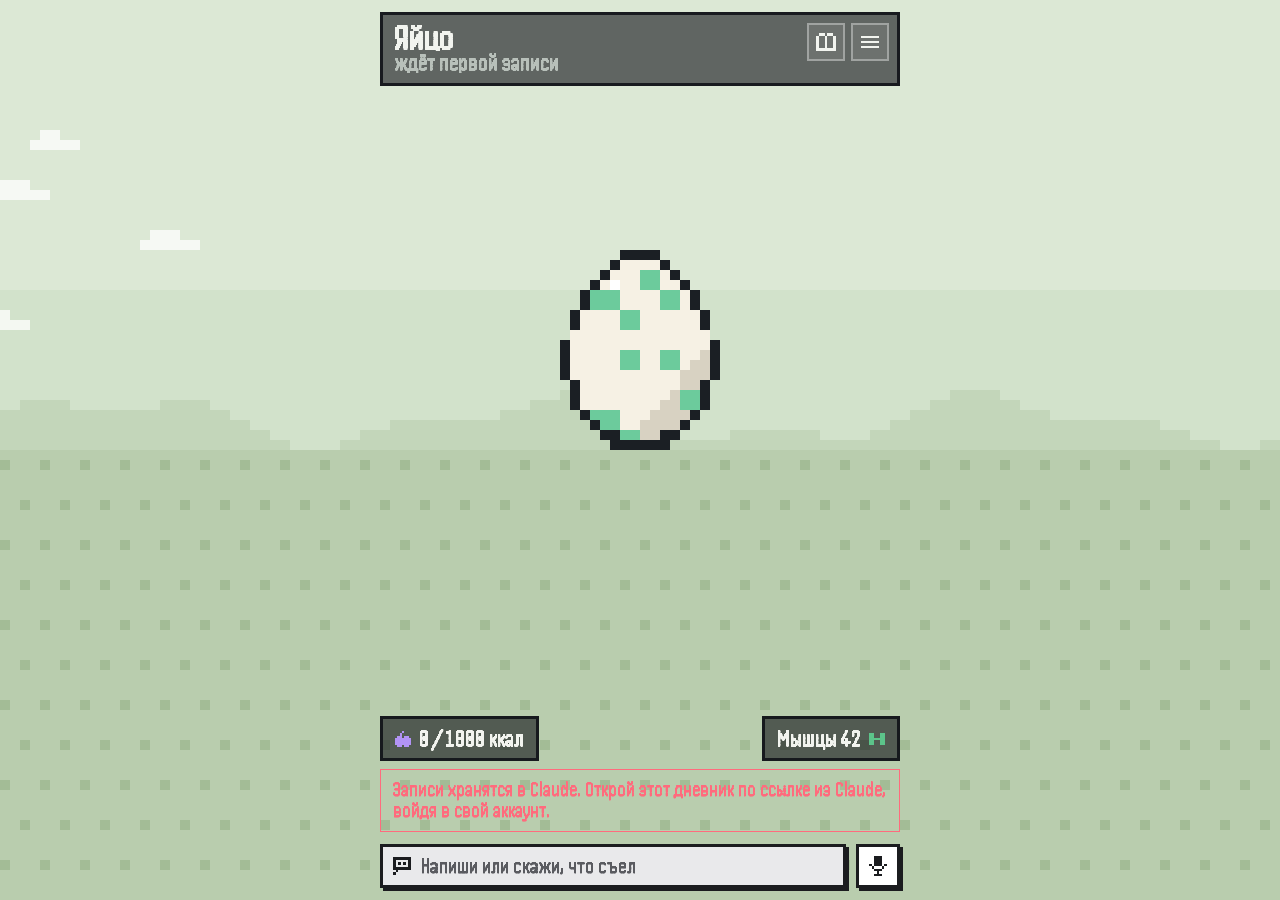
==== commit 4a4d505b: "Pixel voice: the lane covers the mic button exactly and the thumb lands right on the bin; the held b" ====
--- a/pet/index.html
+++ b/pet/index.html
@@ -337,7 +337,8 @@
 .topBtns .pxBtn{width:38px;height:38px;border-width:2px;background:rgba(255,255,255,.08);border-color:rgba(255,255,255,.35)}
 .topBtns .streak{display:inline-flex;align-items:center;gap:3px;margin-right:2px;color:var(--over);font:600 18px var(--display)}
 .topBtns .streak[hidden]{display:none}
-/* the pet's line: a white speech bubble beside the pet, its pixel tail coming out of the bubble's side and pointing at the pet's side;
+/* the pet's line: a white speech bubble up and to the side of the pet's head, its pixel tail coming out of the bubble's side towards the mouth
+   (over the head, tail from the bottom, when there is no room at the side);
    hidden until the pet says something (.show), then it pops up and the line types in letter by letter */
 .hudTop{display:flex;flex-direction:column;gap:10px}
 .hud .say{position:absolute;left:0;top:0;width:max-content;max-width:300px;box-sizing:border-box;margin:0;visibility:hidden;opacity:0;background:#FFFFFF;color:#1B1F24;border:3px solid #1B1F24;box-shadow:3px 3px 0 rgba(14,16,22,.45);
@@ -345,10 +346,12 @@
 .hud .say.sideL{transform-origin:100% 100%}
 .hud .say.show{visibility:visible;opacity:1;transform:none;transition:opacity .12s steps(2),transform .12s steps(2)}
 .hud .say.loading #petSayText{color:#5B635E}
-.hud .say::before{content:"";position:absolute;left:-24px;bottom:8px;width:24px;height:15px;background:url("data:image/svg+xml,<svg xmlns='http://www.w3.org/2000/svg' viewBox='0 0 8 5' shape-rendering='crispEdges'><rect x='4' y='0' width='1' height='1' fill='%231B1F24'/><rect x='5' y='0' width='1' height='1' fill='%231B1F24'/><rect x='6' y='0' width='1' height='1' fill='%231B1F24'/><rect x='7' y='0' width='1' height='1' fill='%231B1F24'/><rect x='2' y='1' width='1' height='1' fill='%231B1F24'/><rect x='3' y='1' width='1' height='1' fill='%231B1F24'/><rect x='4' y='1' width='1' height='1' fill='%23FFFFFF'/><rect x='5' y='1' width='1' height='1' fill='%23FFFFFF'/><rect x='6' y='1' width='1' height='1' fill='%23FFFFFF'/><rect x='7' y='1' width='1' height='1' fill='%23FFFFFF'/><rect x='0' y='2' width='1' height='1' fill='%231B1F24'/><rect x='1' y='2' width='1' height='1' fill='%231B1F24'/><rect x='2' y='2' width='1' height='1' fill='%23FFFFFF'/><rect x='3' y='2' width='1' height='1' fill='%23FFFFFF'/><rect x='4' y='2' width='1' height='1' fill='%23FFFFFF'/><rect x='5' y='2' width='1' height='1' fill='%23FFFFFF'/><rect x='6' y='2' width='1' height='1' fill='%23FFFFFF'/><rect x='7' y='2' width='1' height='1' fill='%23FFFFFF'/><rect x='2' y='3' width='1' height='1' fill='%231B1F24'/><rect x='3' y='3' width='1' height='1' fill='%231B1F24'/><rect x='4' y='3' width='1' height='1' fill='%231B1F24'/><rect x='5' y='3' width='1' height='1' fill='%23FFFFFF'/><rect x='6' y='3' width='1' height='1' fill='%23FFFFFF'/><rect x='7' y='3' width='1' height='1' fill='%23FFFFFF'/><rect x='5' y='4' width='1' height='1' fill='%231B1F24'/><rect x='6' y='4' width='1' height='1' fill='%231B1F24'/><rect x='7' y='4' width='1' height='1' fill='%231B1F24'/></svg>") no-repeat 0 0/100% 100%;image-rendering:pixelated}
+.hud .say::before{content:"";position:absolute;left:-21px;bottom:-9px;width:24px;height:18px;background:url("data:image/svg+xml,<svg xmlns='http://www.w3.org/2000/svg' viewBox='0 0 8 6' shape-rendering='crispEdges'><rect x='6' y='0' width='1' height='1' fill='%231B1F24'/><rect x='7' y='0' width='1' height='1' fill='%23FFFFFF'/><rect x='4' y='1' width='1' height='1' fill='%231B1F24'/><rect x='5' y='1' width='1' height='1' fill='%231B1F24'/><rect x='6' y='1' width='1' height='1' fill='%23FFFFFF'/><rect x='7' y='1' width='1' height='1' fill='%23FFFFFF'/><rect x='3' y='2' width='1' height='1' fill='%231B1F24'/><rect x='4' y='2' width='1' height='1' fill='%23FFFFFF'/><rect x='5' y='2' width='1' height='1' fill='%23FFFFFF'/><rect x='6' y='2' width='1' height='1' fill='%23FFFFFF'/><rect x='7' y='2' width='1' height='1' fill='%231B1F24'/><rect x='2' y='3' width='1' height='1' fill='%231B1F24'/><rect x='3' y='3' width='1' height='1' fill='%23FFFFFF'/><rect x='4' y='3' width='1' height='1' fill='%23FFFFFF'/><rect x='5' y='3' width='1' height='1' fill='%231B1F24'/><rect x='6' y='3' width='1' height='1' fill='%231B1F24'/><rect x='1' y='4' width='1' height='1' fill='%231B1F24'/><rect x='2' y='4' width='1' height='1' fill='%23FFFFFF'/><rect x='3' y='4' width='1' height='1' fill='%231B1F24'/><rect x='4' y='4' width='1' height='1' fill='%231B1F24'/><rect x='0' y='5' width='1' height='1' fill='%231B1F24'/><rect x='1' y='5' width='1' height='1' fill='%231B1F24'/></svg>") no-repeat 0 0/100% 100%;image-rendering:pixelated}
+.hud .say.above::before{left:var(--tl, 8px);bottom:-18px;background-image:url("data:image/svg+xml,<svg xmlns='http://www.w3.org/2000/svg' viewBox='0 0 8 6' shape-rendering='crispEdges'><rect x='3' y='0' width='1' height='1' fill='%231B1F24'/><rect x='4' y='0' width='1' height='1' fill='%23FFFFFF'/><rect x='5' y='0' width='1' height='1' fill='%23FFFFFF'/><rect x='6' y='0' width='1' height='1' fill='%23FFFFFF'/><rect x='7' y='0' width='1' height='1' fill='%231B1F24'/><rect x='2' y='1' width='1' height='1' fill='%231B1F24'/><rect x='3' y='1' width='1' height='1' fill='%23FFFFFF'/><rect x='4' y='1' width='1' height='1' fill='%23FFFFFF'/><rect x='5' y='1' width='1' height='1' fill='%23FFFFFF'/><rect x='6' y='1' width='1' height='1' fill='%231B1F24'/><rect x='1' y='2' width='1' height='1' fill='%231B1F24'/><rect x='2' y='2' width='1' height='1' fill='%23FFFFFF'/><rect x='3' y='2' width='1' height='1' fill='%23FFFFFF'/><rect x='4' y='2' width='1' height='1' fill='%231B1F24'/><rect x='1' y='3' width='1' height='1' fill='%231B1F24'/><rect x='2' y='3' width='1' height='1' fill='%23FFFFFF'/><rect x='3' y='3' width='1' height='1' fill='%231B1F24'/><rect x='0' y='4' width='1' height='1' fill='%231B1F24'/><rect x='1' y='4' width='1' height='1' fill='%23FFFFFF'/><rect x='2' y='4' width='1' height='1' fill='%231B1F24'/><rect x='0' y='5' width='1' height='1' fill='%231B1F24'/><rect x='1' y='5' width='1' height='1' fill='%231B1F24'/></svg>")}
 .hud .say::after{content:none}
 .say .untyped{visibility:hidden}
-.hud .say.sideL::before{left:auto;right:-24px;transform:scaleX(-1)}
+.hud .say.sideL::before{left:auto;right:-21px;transform:scaleX(-1)}
+.hud .say.above.sideL::before{left:var(--tl, 8px);right:auto}
 .say .dots::after{content:"•";display:inline-block;color:#5B635E;animation:sayDots 1.2s steps(1) infinite}
 @keyframes sayDots{0%{content:"•"}33%{content:"••"}66%{content:"•••"}}
 .hud .day{display:flex;flex-direction:column;gap:10px}
@@ -411,11 +414,12 @@
 /* folded, the chat is just a bar on the same column and edges as the HUD */
 .chatSheet[data-open="false"]{max-width:544px;background:none;border:0;padding:0 max(12px,env(safe-area-inset-right,0px)) calc(12px + env(safe-area-inset-bottom,0px)) max(12px,env(safe-area-inset-left,0px))}
 .chatBar{display:flex;gap:10px;align-items:center}
-.chatOpen{flex:1;min-width:0;display:flex;align-items:center;gap:10px;height:44px;padding:0 10px;border:3px solid var(--line);background:var(--bg);color:var(--fg);text-align:left}
+.chatOpen{flex:1;min-width:0;display:flex;align-items:center;gap:10px;height:44px;padding:0 10px;border:3px solid var(--line);background:var(--bg);color:var(--fg);text-align:left;box-shadow:var(--shadow)}
 .chatPrev{flex:1;min-width:0;white-space:nowrap;overflow:hidden;text-overflow:ellipsis;font-size:15px;color:var(--muted)}
 .chatPrev.busy{color:var(--fg)}
 .chatBody{display:none}
-.chatSheet[data-open="true"]{height:min(88dvh,calc(100dvh - 24px))}
+/* the open chat leaves the upper part of the screen to the pet, which stands on the chat's top edge */
+.chatSheet[data-open="true"]{height:min(60dvh,calc(100dvh - 24px))}
 .chatSheet[data-open="true"] .chatBar{display:none}
 .chatSheet[data-open="true"] .chatBody{display:flex;flex:1;min-height:0}
 .chatPanel{gap:10px}
@@ -3140,7 +3144,9 @@
       /* room for a two-line bubble is kept above the head whether the pet talks or not, so the pet does not jump */
       const say = $("#petSay"), sayH = 92, head = headRow(p, look);
       /* room above the head for the speech bubble, then the pet, then the ground */
-      const ground = Math.max(32, Math.min(H - 2, toLog(sp.bottom), toLog(sp.top) + Math.ceil(sayH * dpr / S) + 34 - head + 2));
+      let ground = Math.max(32, Math.min(H - 2, toLog(sp.bottom), toLog(sp.top) + Math.ceil(sayH * dpr / S) + 34 - head + 2));
+      /* with the chat open, the pet stands on top of it, so it stays in sight above the chat */
+      const sh = $("#chatSheet"); if (sh.dataset.open === "true") ground = Math.max(24, Math.min(ground, toLog(sh.getBoundingClientRect().top) - 1));
       const skyTop = toLog($(".topCard").getBoundingClientRect().bottom);
       /* day and night swap through a sunset, one step every few frames */
       const want = {morning: .5, day: 0, evening: .5, night: 1}[look.tod] ?? (look.night ? 1 : 0);
@@ -3148,20 +3154,31 @@
       const at = PetEngine.draw(ctx, p, look, f, {scale: S, W, H, ground, skyTop, sky: skyT, dawn: look.tod === "morning", noThought: true});
       /* a hungry pet shows what it wants inside its own speech bubble, one component with the words */
       sayFoodIcon(look.state === "hungry" ? sayFood($("#petSayText").textContent) || look.food || "apple" : null);
-      /* the bubble stands beside the pet, on the side with more room, its tail pointing at the pet's side at face level;
-         it follows the pet as it walks and hops and swaps sides when the pet gets near an edge */
+      /* the bubble sits up and to the side of the head, on the side with more room, its tail coming out of its side towards the mouth;
+         with no room at either side it sits over the head and the tail comes out of its bottom. It follows the pet as it walks and hops */
       const hr = $("#hud").getBoundingClientRect(), k = S / dpr, ox0 = wr.left - hr.left;
       const headY = at ? wr.top + at.y * k - hr.top : wr.top + (ground - 30 + head) * k - hr.top;
       const cx = at ? ox0 + (at.x + .5) * k : ox0 + (Math.floor((W - 48) / 2) + 24) * k;
-      const eL = at && at.l != null ? ox0 + at.l * k : cx - 12 * k, eR = at && at.r != null ? ox0 + at.r * k : cx + 12 * k;
-      const roomR = hr.width - 12 - (eR + 24), roomL = eL - 24 - 12;
-      const right = say.classList.contains("sideL") ? roomR > roomL + 40 : roomR >= roomL - 40;
-      say.classList.toggle("sideL", !right);
-      say.style.maxWidth = Math.round(Math.min(300, Math.max(120, right ? roomR : roomL))) + "px";
+      const hw = at && at.l != null ? (at.r - at.l) * k / 2 : 12 * k, tipX = hw * .45;
+      const roomR = hr.width - 12 - (cx + tipX + 21), roomL = cx - tipX - 21 - 12, MIN = 150;
+      const side = Math.max(roomR, roomL) >= MIN;
+      /* where both sides fit, it stays where it was, so it does not jump from side to side as the pet walks */
+      const right = roomR >= MIN && roomL >= MIN ? !say.classList.contains("sideL") : roomR >= roomL;
+      say.classList.toggle("sideL", !right); say.classList.toggle("above", !side);
+      say.style.maxWidth = Math.round(side ? Math.min(300, right ? roomR : roomL) : Math.min(300, hr.width - 24)) + "px";
       const bw = say.offsetWidth, bh = say.offsetHeight;
-      const left = Math.max(12, Math.min(hr.width - 12 - bw, right ? eR + 24 : eL - 24 - bw));
-      /* the tail's tip is 18 px above the bubble's bottom; it lands a little below the top of the head */
-      const top = Math.max(sp.top - hr.top, headY + 4 * k + 18 - bh);
+      let left, top;
+      if (side){
+        left = right ? cx + tipX + 21 : cx - tipX - 21 - bw;
+        top = headY - 10 - bh;
+      } else {
+        left = Math.max(12, Math.min(hr.width - 12 - bw, cx - bw / 2));
+        /* the tip lands just above the head, a little to the side of the middle, pointing down to the mouth */
+        const tl = right ? cx + tipX * .5 - left - 5 : cx - tipX * .5 - left - 25;
+        say.style.setProperty("--tl", Math.round(Math.max(0, Math.min(bw - 30, tl))) + "px");
+        top = headY - 18 - bh;
+      }
+      top = Math.max(sp.top - hr.top, top);
       say.style.top = Math.round(top) + "px"; say.style.left = Math.round(left) + "px";
     }
     const tag = look.stage === "egg" ? "" : (look.toy === "dance" && look.state === "play" ? "Танцует" : STATE_TAG[look.state] || "");
@@ -3200,59 +3217,7 @@
 })();
 chatBarPreview();
 
-/* ---------- chat hints written by the AI: one or two, from the time, the day and the latest messages ---------- */
-let aiChips = null, aiChipsKey = "", aiChipsBusy = false;
-function chipsKey(){
-  const msgs = chatMsgs(cur), last = msgs[msgs.length - 1];
-  return [cur, last ? last.id : "-", dayEntries(cur).length, stepsOf(cur), Math.floor(new Date().getHours() / 2)].join("|");
-}
-function localChips(){
-  return cookChipList(dayContext(cur)).slice(0, 2).map(ch => ch.q ? {label: ch.q, send: ch.q} : {label: ch.label, text: ch.fill.replace("  ", " ")});
-}
-function renderCookChips(){
-  const box = $("#cookChips"); box.replaceChildren();
-  if (chatBusy || $("#chatSheet").dataset.open !== "true") return;
-  const key = chipsKey();
-  if (key !== aiChipsKey) loadChips(key);
-  if (aiChipsBusy && !aiChips) return;
-  for (const ch of aiChips || []){
-    const b = el("button",{type:"button",class:"chip" + (ch.text ? " ghost" : ""),text: ch.label});
-    b.onclick = () => {
-      if (ch.send){ sendChat(ch.send); return; }
-      const t = $("#foodText"); t.value = ch.text; autoGrow(); t.focus();
-      const i = t.value.indexOf("…"); if (i >= 0) t.setSelectionRange(i, i + 1); else t.setSelectionRange(t.value.length, t.value.length);
-    };
-    box.append(b);
-  }
-}
-async function loadChips(key){
-  aiChipsKey = key; aiChips = null;
-  try { const c = JSON.parse(localStorage.getItem("petChips") || "null"); if (c && c.key === key && Array.isArray(c.chips)){ aiChips = c.chips; return; } } catch (e) {}
-  if (!sample){ aiChips = localChips(); return; }
-  aiChipsBusy = true; renderCookChips();
-  const c = dayContext(cur), s = petStatsNow || petStats(), st = pet ? petState(s) : "egg";
-  const msgs = chatMsgs(cur).slice(-6).map(m => (m.role === "user" ? "Человек: " : "Помощник: ") + str(m.text, 160) + ((m.actions || []).length ? " [" + m.actions.map(actionSummary).filter(Boolean).join("; ") + "]" : "")).join("\n");
-  const prompt = `Ты подбираешь подсказки-кнопки над полем ввода в чате дневника питания. Нажатие кнопки либо сразу отправляет фразу в чат, либо вставляет заготовку, которую человек допишет.
-Сейчас ${c.time}, день: ${c.isToday ? "сегодня" : label(cur)}. Съедено ${c.eatenKcal} из ${c.target} ккал, осталось ${c.left}. Белок ${c.p} из ${c.gp} г, жиры ${c.f} из ${c.gf} г.
-${c.detail.length ? "Записи дня: " + c.detail.map(x => x.replace(/^\[[^\]]*\]\s*/, "").split(". Блюда")[0]).join("; ") : "Записей за день нет."}
-${c.sinceH != null ? `Последний приём ${fmtH(c.sinceH)} назад.` : ""} ${c.sleepH != null ? `До сна ~${fmtH(c.sleepH)}.` : ""} Шаги: ${c.steps ? c.steps : "не записаны"}. Вес последний раз записан: ${Object.keys(weights).sort().pop() || "никогда"}.
-Питомец: ${pet ? pet.name + ", " + (STATE_RU[st] || st) : "ещё яйцо"}; здоровье ${s.health}, сытость ${s.food}, настроение ${s.mood}.
-Последние сообщения в чате:
-${msgs || "(чат пуст)"}
-Придумай 1–2 самые полезные подсказки именно сейчас, разные по смыслу и не повторяющие то, что человек уже сделал. Примеры типов: записать приём пищи, который по времени, скорее всего, был; спросить идею на ближайший приём под остаток ккал и белка; записать шаги вечером, если их нет; записать вес, если давно не взвешивался; уточнить запись из чата.
-Ответь только JSON: {"chips":[{"label":"текст на кнопке, до 40 символов","send":"фраза, которая уйдёт в чат"} или {"label":"…","text":"заготовка для поля ввода, место для числа отметь символом …"}]}`;
-  try {
-    const r = await sample.json(prompt, {modelTier:"quick", cache:false});
-    const list = (r && Array.isArray(r.chips) ? r.chips : []).slice(0, 2).map(x => {
-      const lab = str(x && x.label, 48);
-      if (!lab) return null;
-      if (x.text) return {label: lab, text: str(x.text, 200)};
-      return {label: lab, send: str(x.send, 300) || lab};
-    }).filter(Boolean);
-    if (aiChipsKey === key){ aiChips = list.length ? list : localChips(); try { localStorage.setItem("petChips", JSON.stringify({key, chips: aiChips})); } catch (e) {} }
-  } catch (e) {
-    if (aiChipsKey === key) aiChips = localChips();
-  } finally { aiChipsBusy = false; if (aiChipsKey === key) renderCookChips(); }
-}
+/* ---------- no hint buttons over the chat's input in the pixel version (Igor asked to drop them) ---------- */
+function renderCookChips(){ $("#cookChips").replaceChildren(); }
 </script>
 </body></html>
